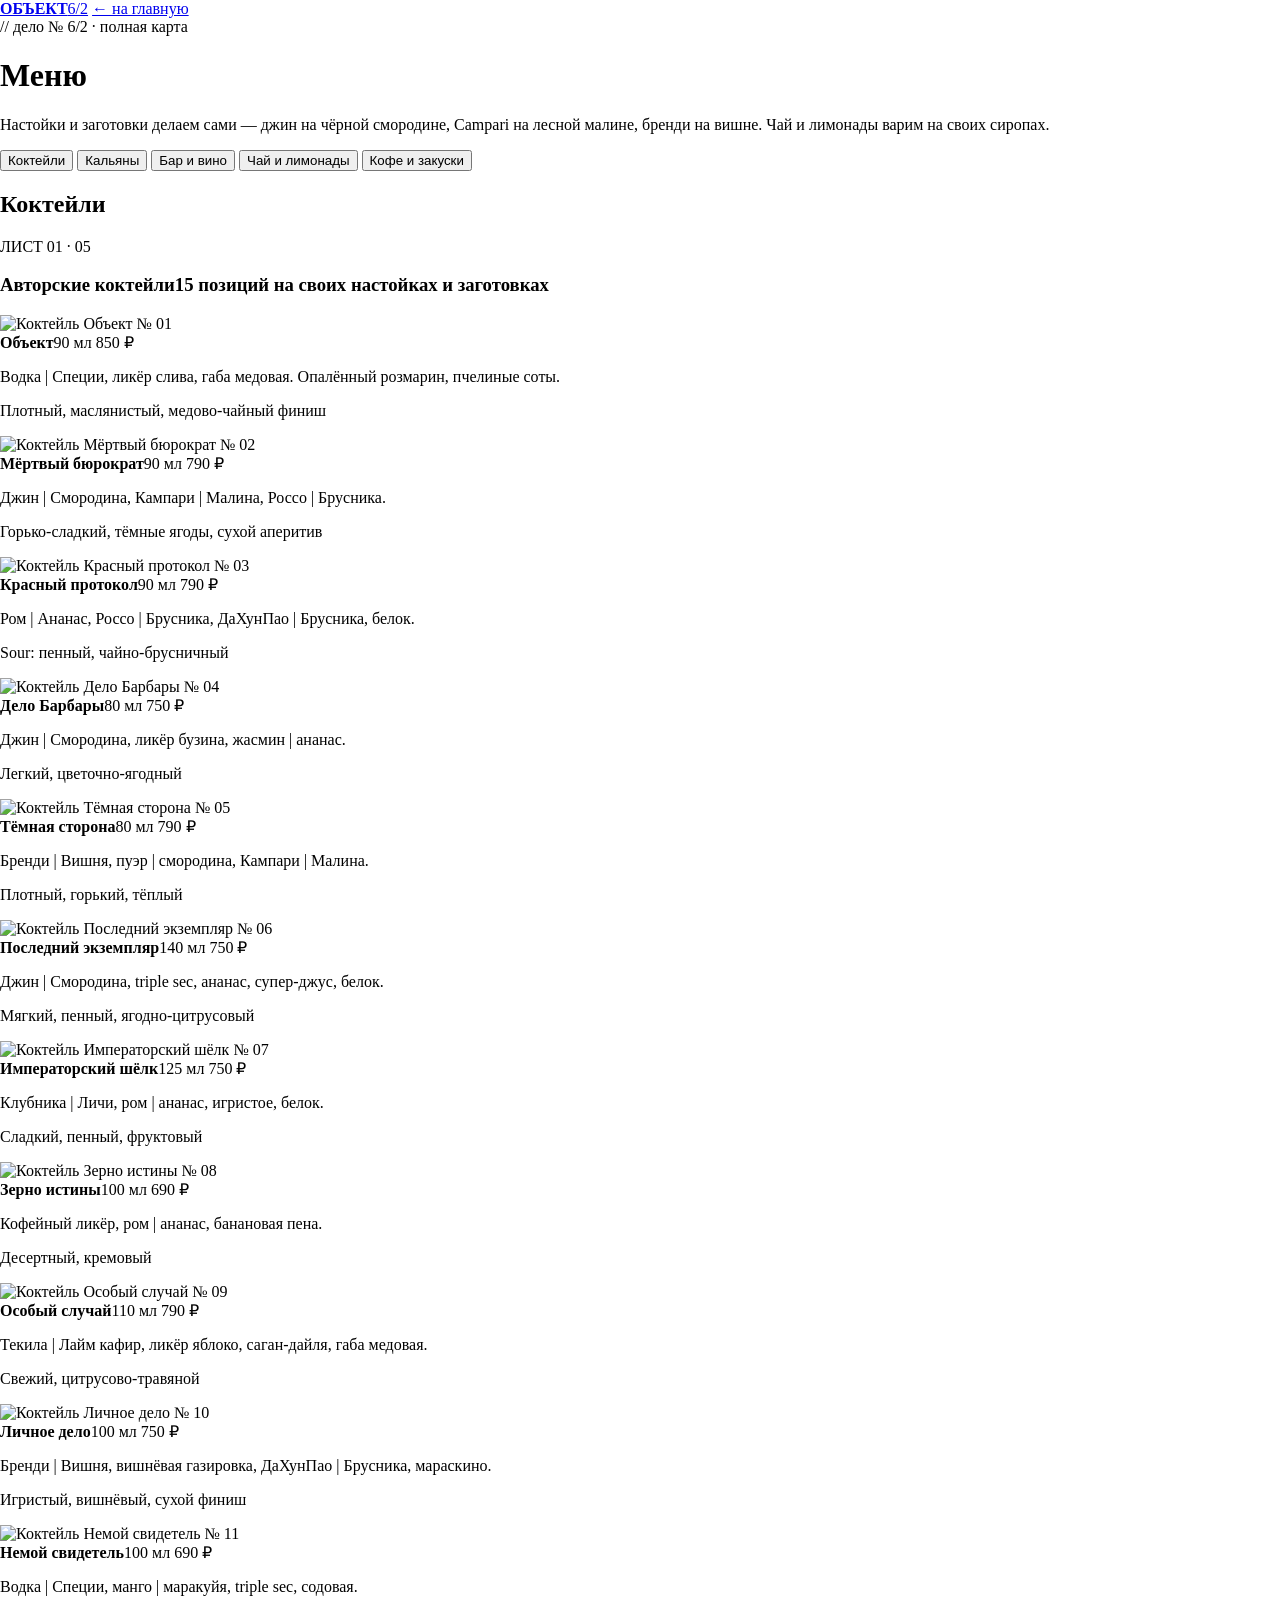
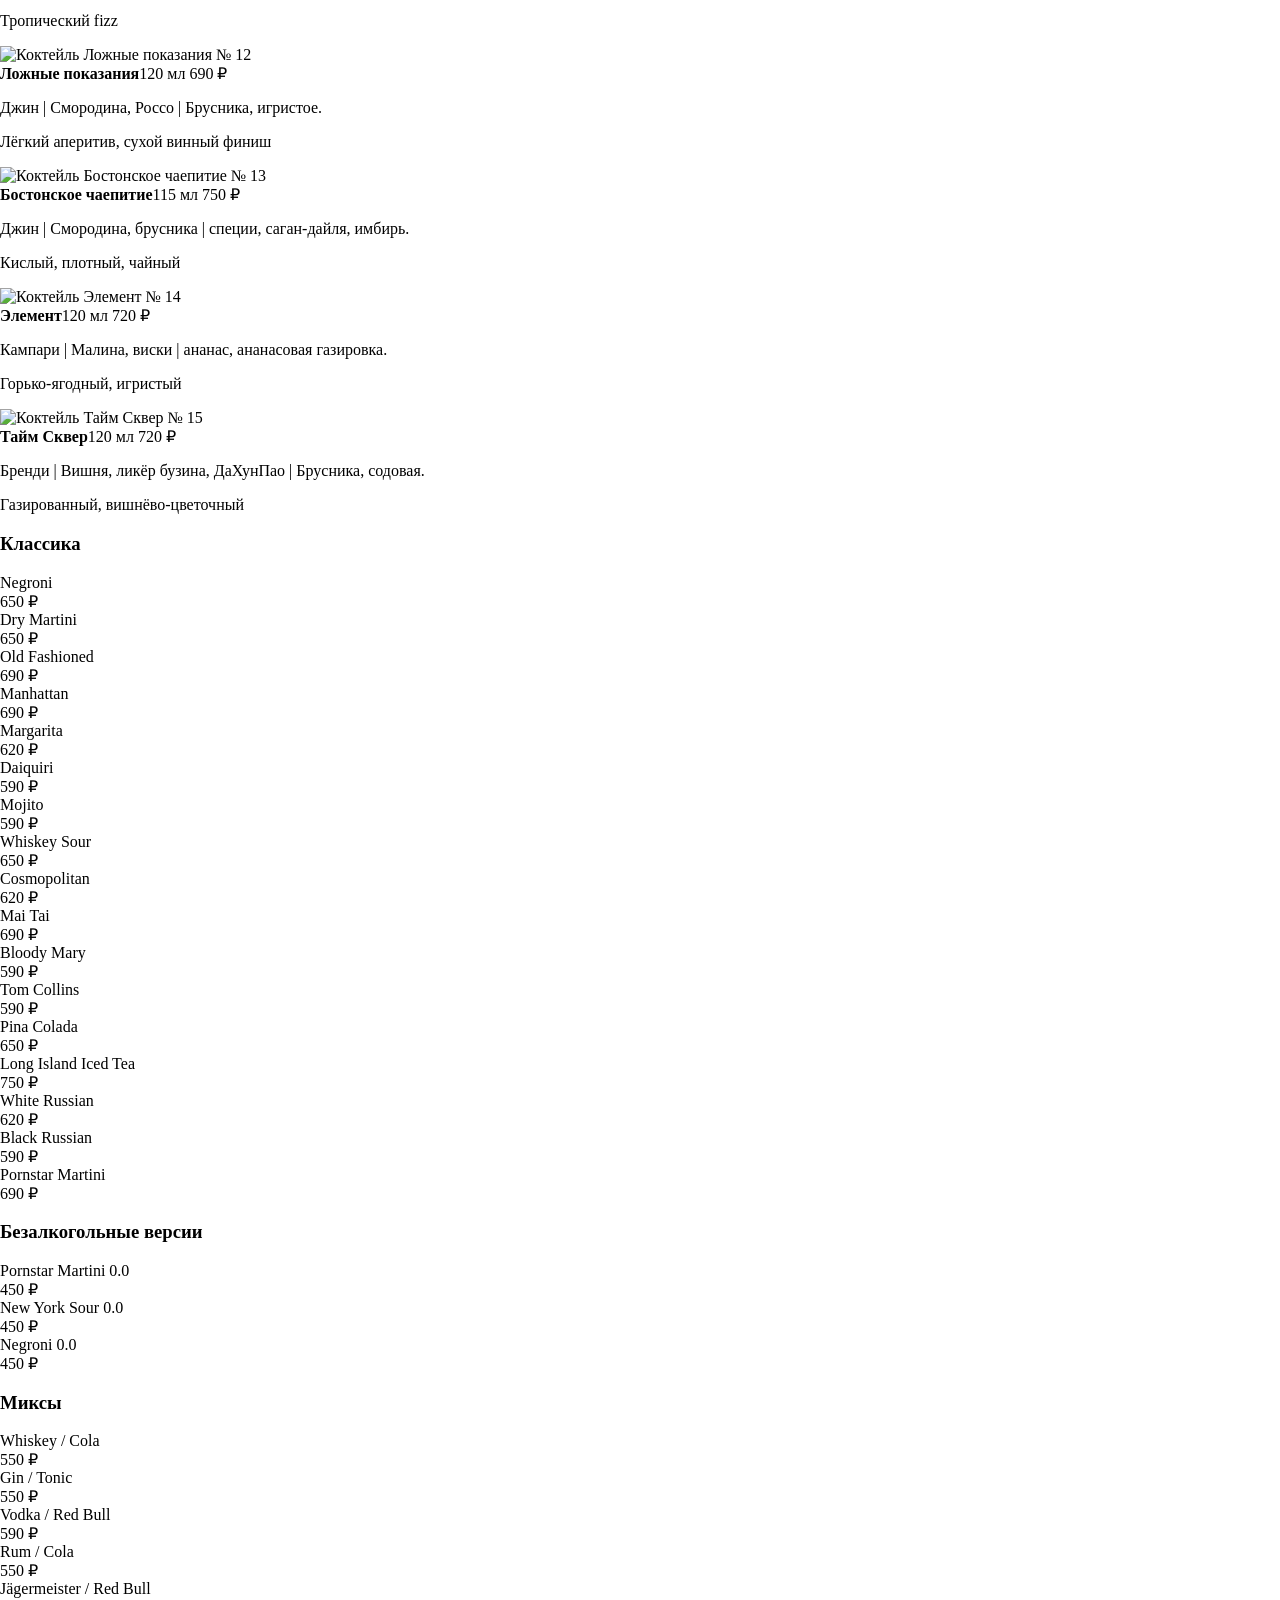
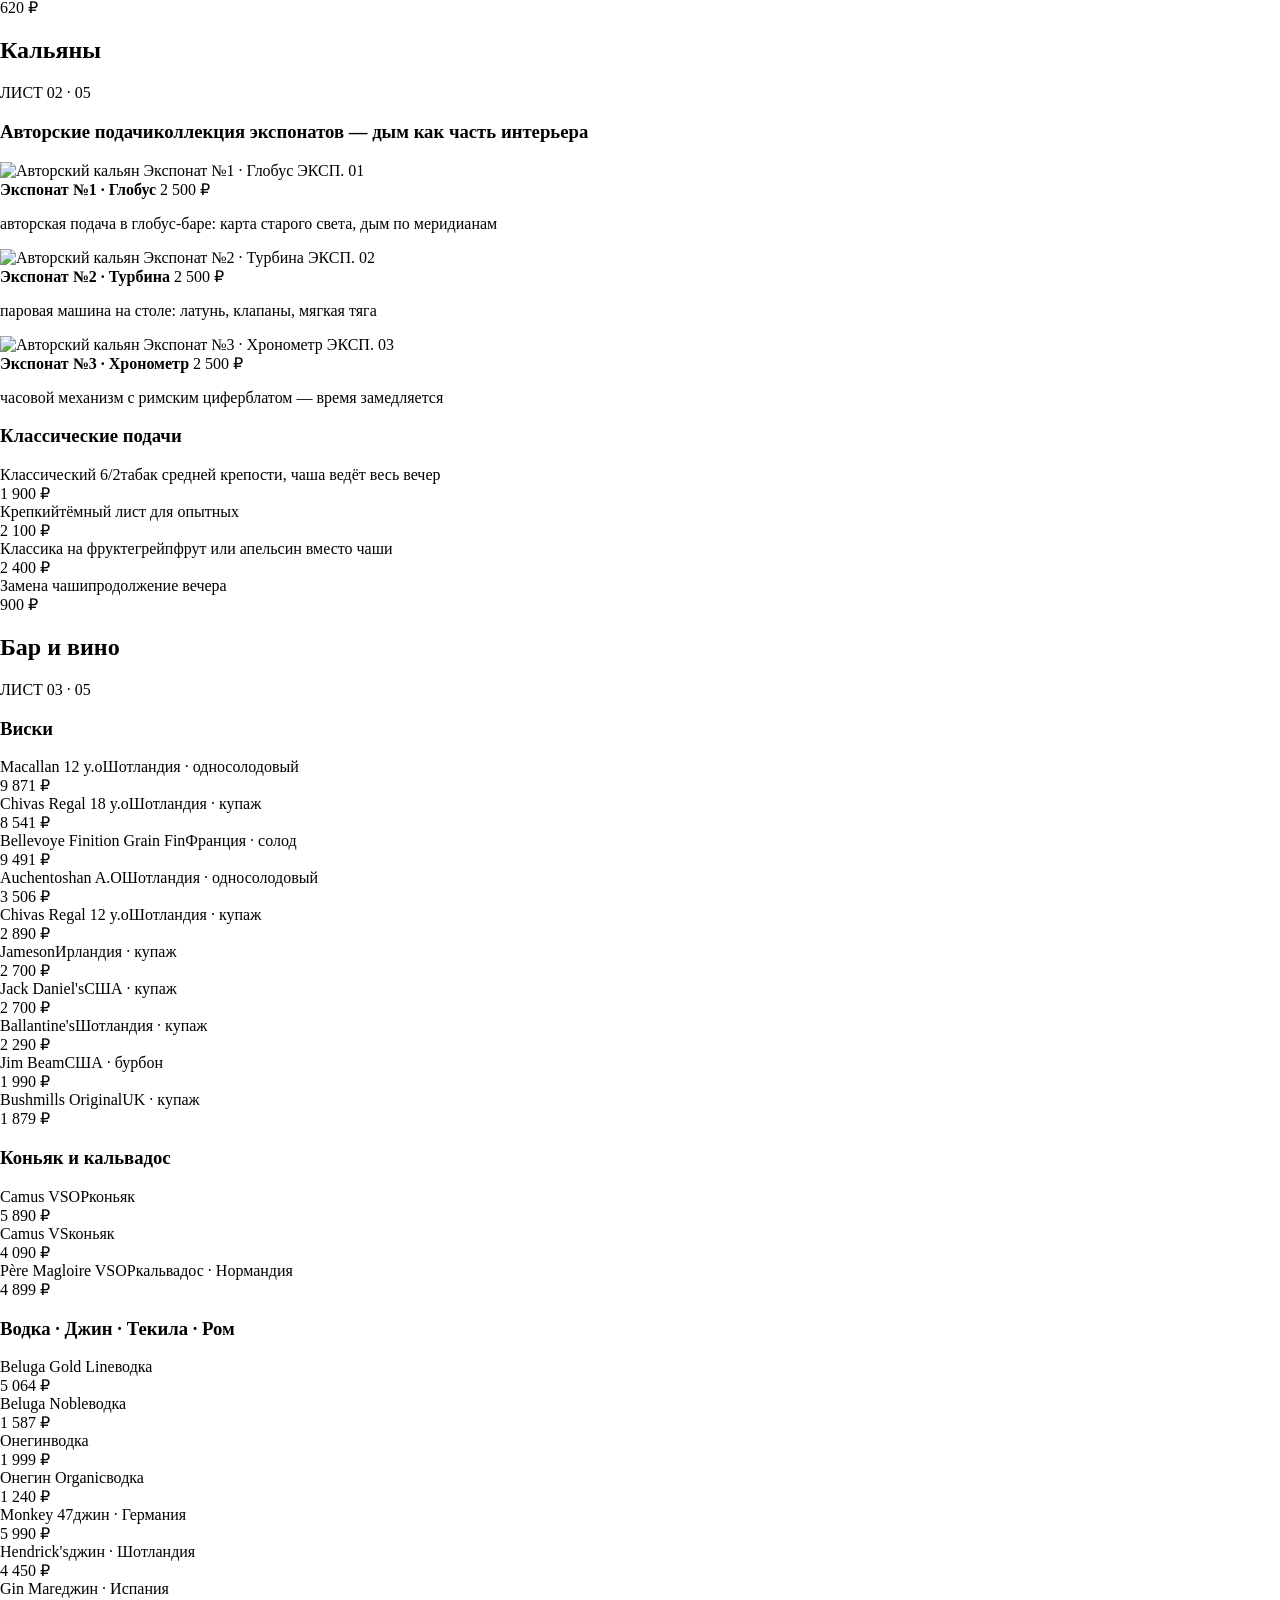
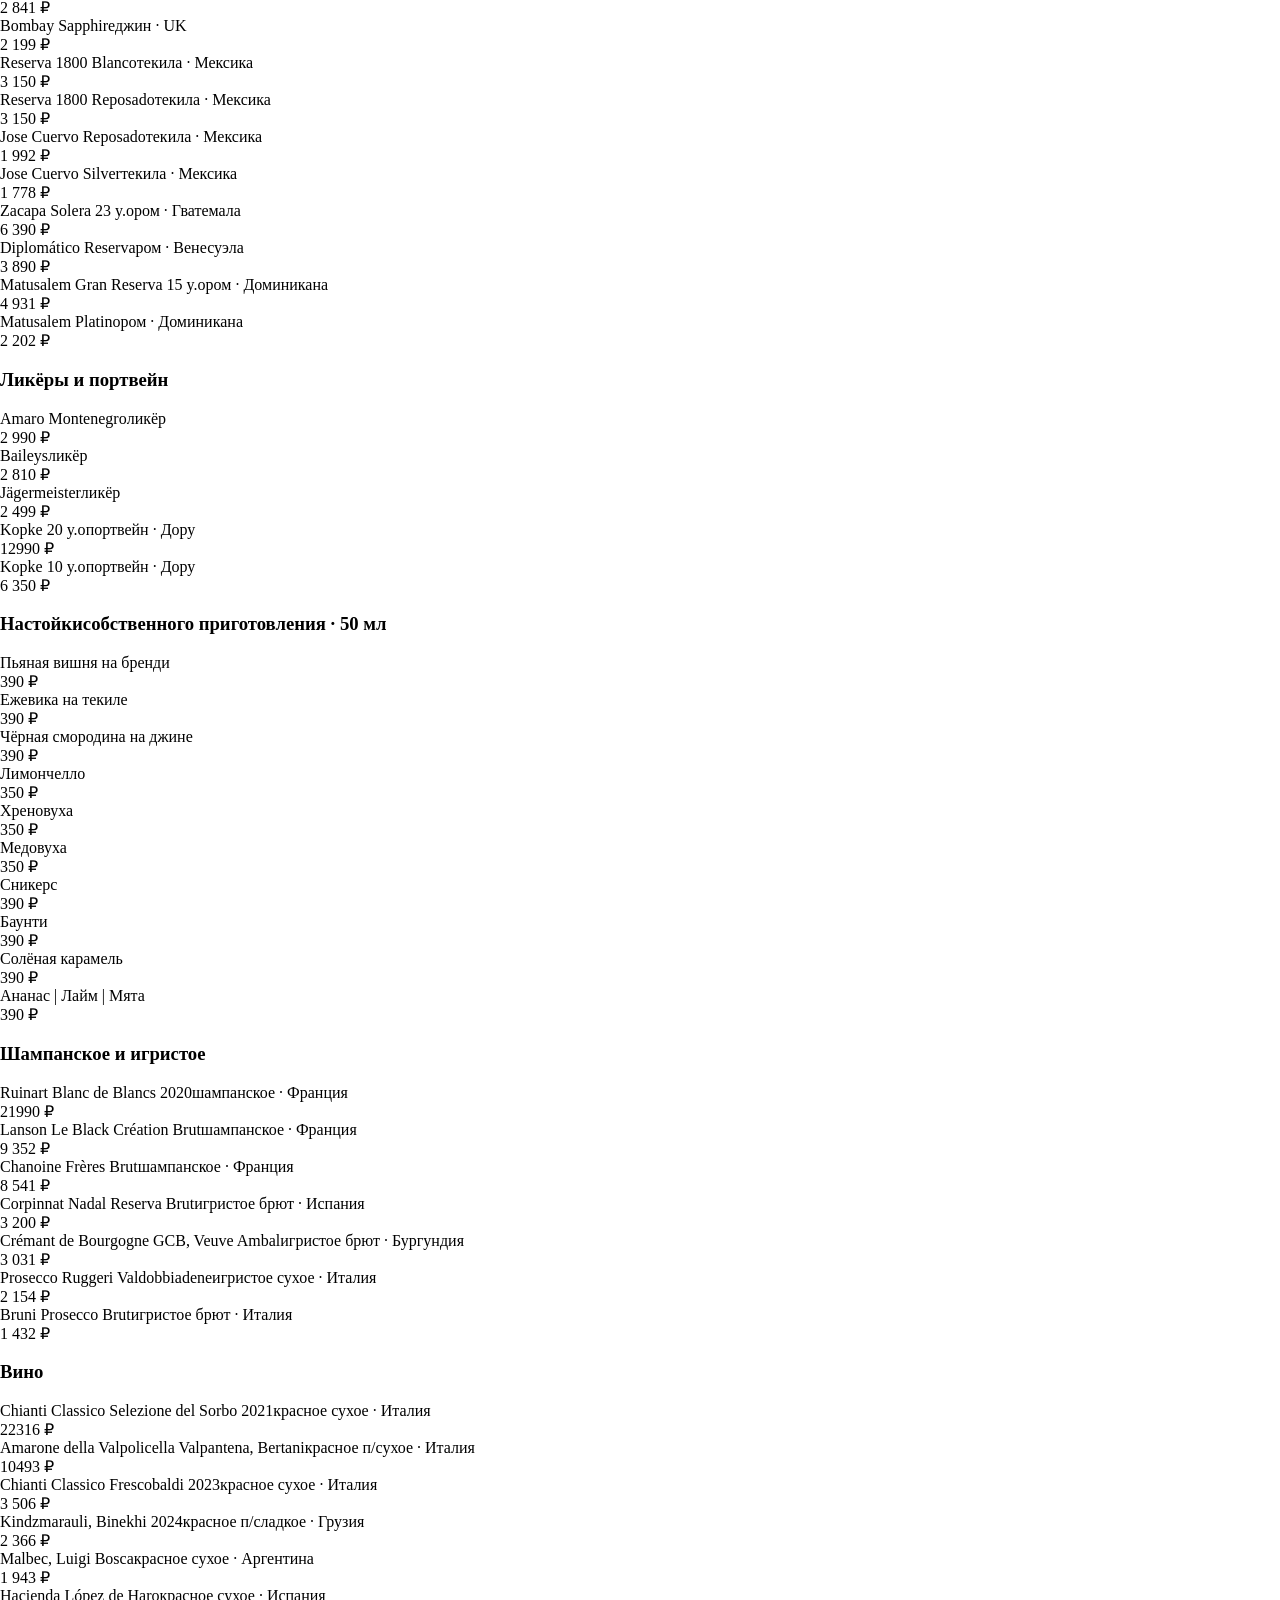
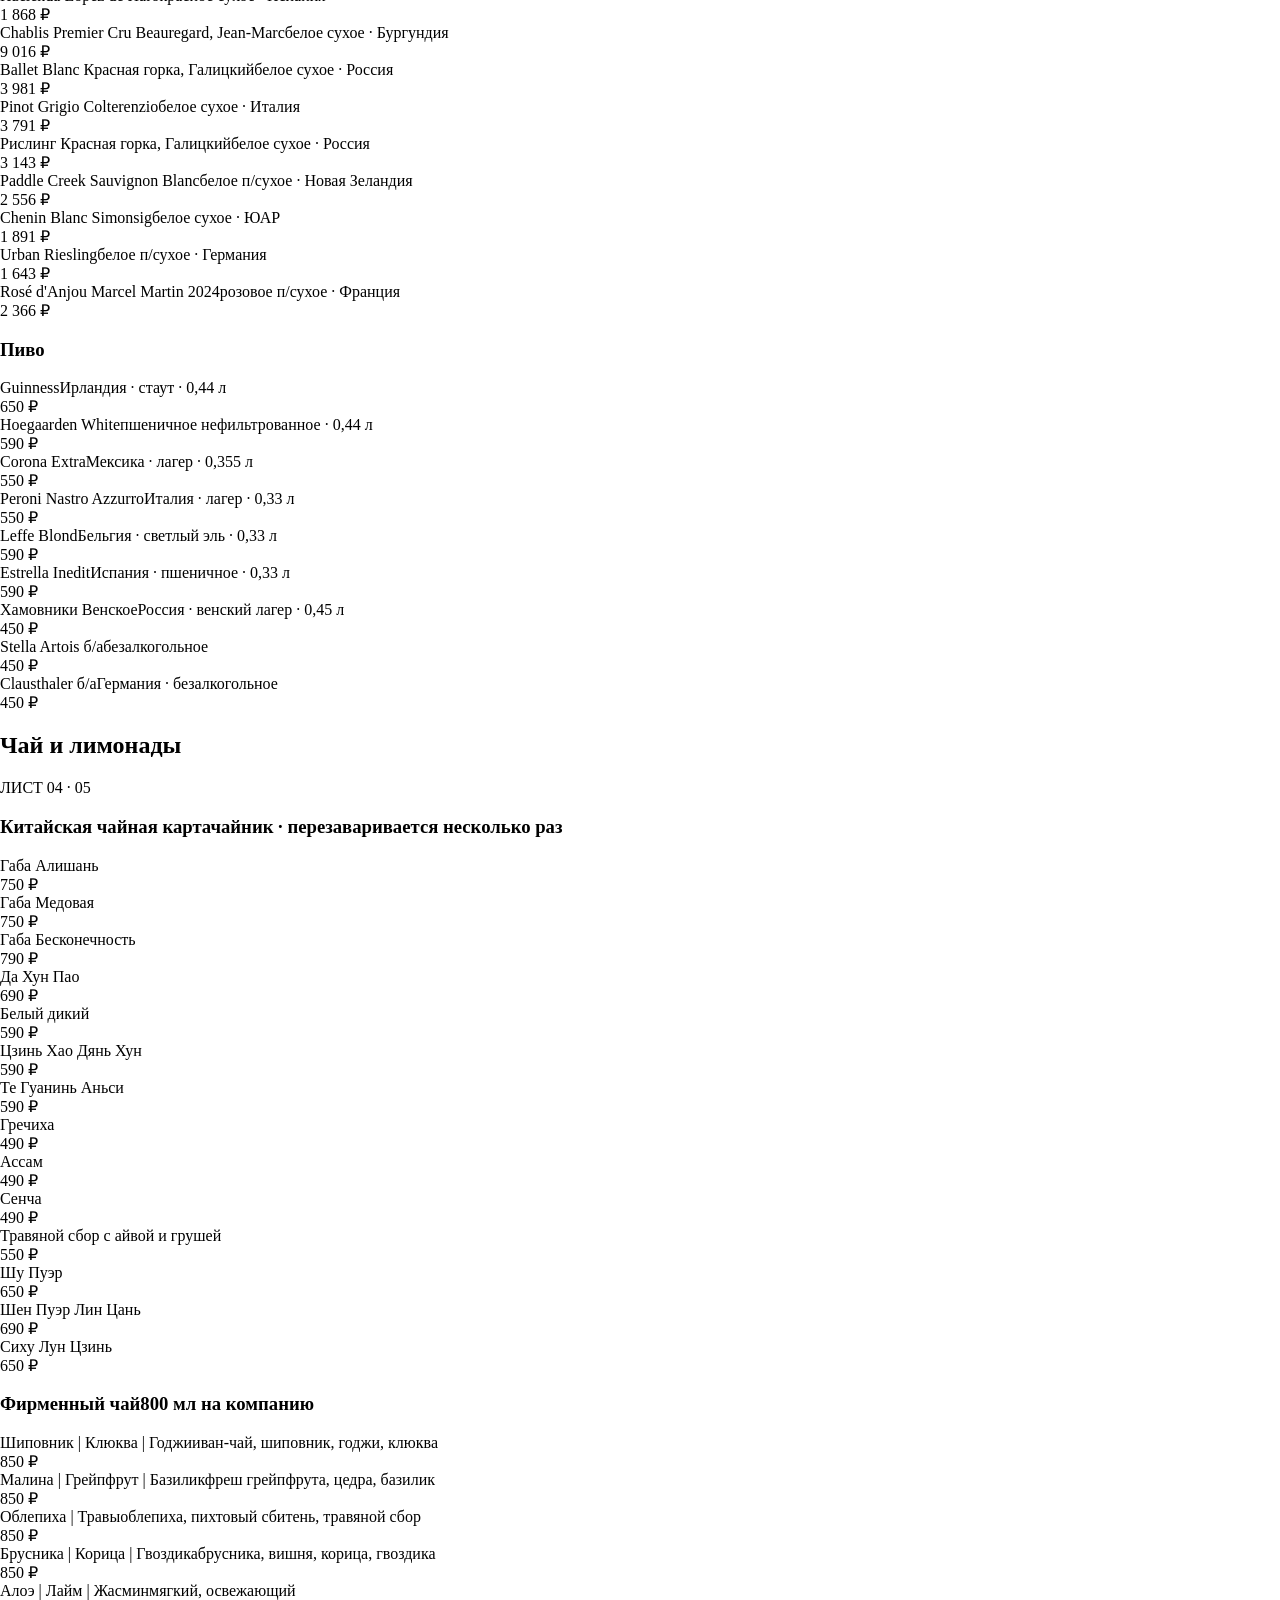
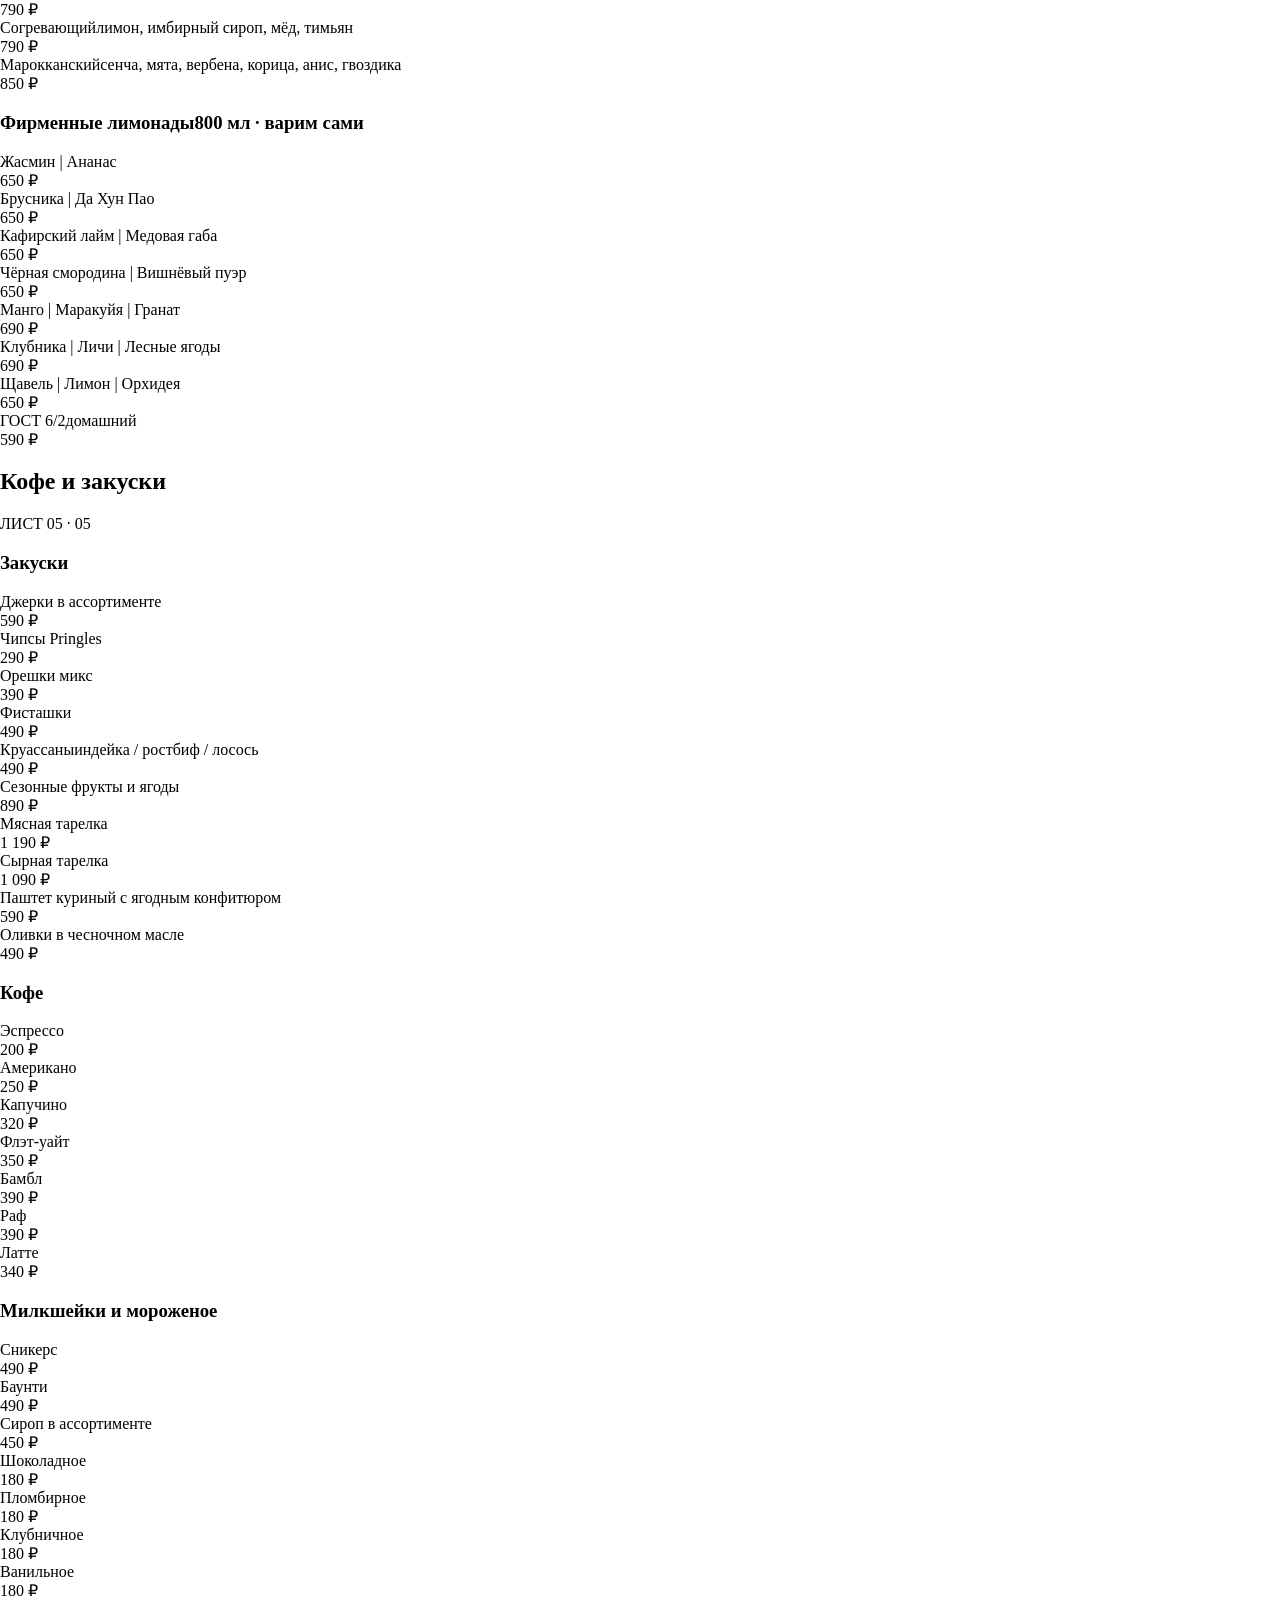
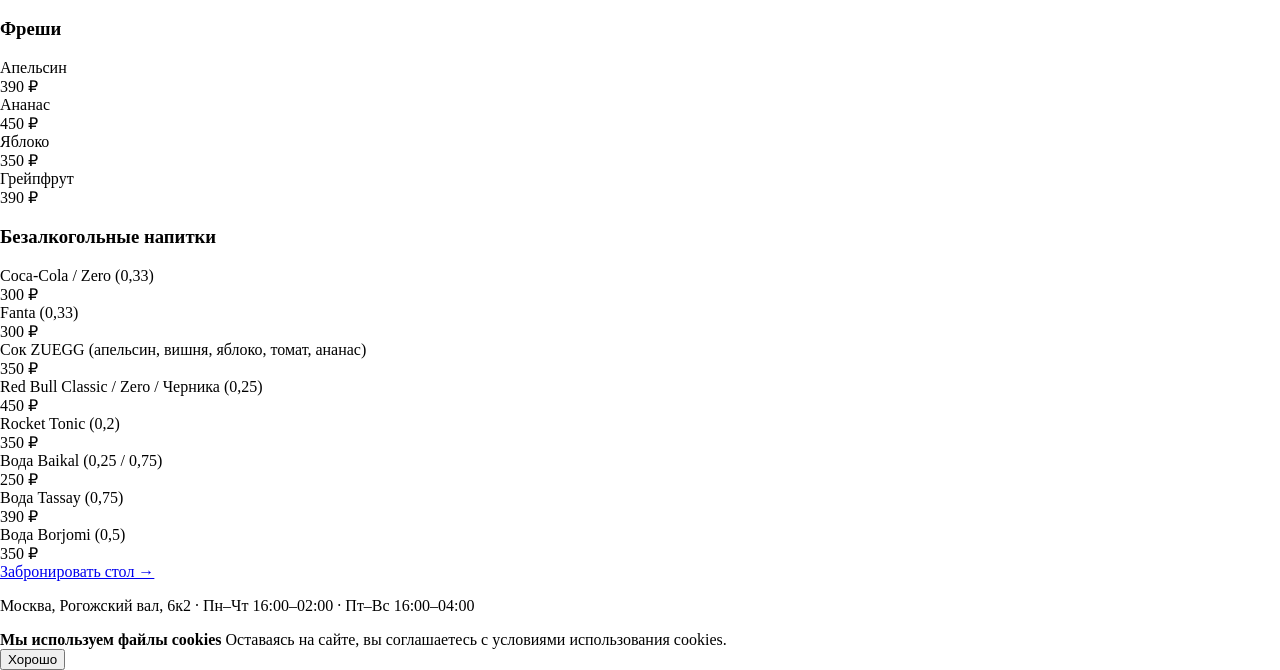
==== menu/index.html @ dcc39141 "Объект 6/2: демо сайта, статическая копия боевой версии" ====
<!DOCTYPE html>
<html lang="ru">
<head>
<meta charset="UTF-8">
<meta name="viewport" content="width=device-width, initial-scale=1">
<title>Меню · ОБЪЕКТ 6/2 - кальянный лаунж на Рогожском валу</title><link rel="icon" href="data:,">
<meta name="description" content="Карта бара объект 6/2: авторские коктейли на своих настойках, авторские кальяны, крепкий бар, вино, китайский чай и фирменные лимонады.">
<title>Меню &#8211; объект 6/2</title>
<meta name='robots' content='max-image-preview:large' />
<style id="wp-img-auto-sizes-contain-inline-css">
img:is([sizes=auto i],[sizes^="auto," i]){contain-intrinsic-size:3000px 1500px}
/*# sourceURL=wp-img-auto-sizes-contain-inline-css */
</style>
<style id="wp-emoji-styles-inline-css">

	img.wp-smiley, img.emoji {
		display: inline !important;
		border: none !important;
		box-shadow: none !important;
		height: 1em !important;
		width: 1em !important;
		margin: 0 0.07em !important;
		vertical-align: -0.1em !important;
		background: none !important;
		padding: 0 !important;
	}
/*# sourceURL=wp-emoji-styles-inline-css */
</style>
<style id="wp-block-library-inline-css">
:root{--wp-block-synced-color:#7a00df;--wp-block-synced-color--rgb:122,0,223;--wp-bound-block-color:var(--wp-block-synced-color);--wp-editor-canvas-background:#ddd;--wp-admin-theme-color:#007cba;--wp-admin-theme-color--rgb:0,124,186;--wp-admin-theme-color-darker-10:#006ba1;--wp-admin-theme-color-darker-10--rgb:0,107,160.5;--wp-admin-theme-color-darker-20:#005a87;--wp-admin-theme-color-darker-20--rgb:0,90,135;--wp-admin-border-width-focus:2px}@media (min-resolution:192dpi){:root{--wp-admin-border-width-focus:1.5px}}.wp-element-button{cursor:pointer}:root .has-very-light-gray-background-color{background-color:#eee}:root .has-very-dark-gray-background-color{background-color:#313131}:root .has-very-light-gray-color{color:#eee}:root .has-very-dark-gray-color{color:#313131}:root .has-vivid-green-cyan-to-vivid-cyan-blue-gradient-background{background:linear-gradient(135deg,#00d084,#0693e3)}:root .has-purple-crush-gradient-background{background:linear-gradient(135deg,#34e2e4,#4721fb 50%,#ab1dfe)}:root .has-hazy-dawn-gradient-background{background:linear-gradient(135deg,#faaca8,#dad0ec)}:root .has-subdued-olive-gradient-background{background:linear-gradient(135deg,#fafae1,#67a671)}:root .has-atomic-cream-gradient-background{background:linear-gradient(135deg,#fdd79a,#004a59)}:root .has-nightshade-gradient-background{background:linear-gradient(135deg,#330968,#31cdcf)}:root .has-midnight-gradient-background{background:linear-gradient(135deg,#020381,#2874fc)}:root{--wp--preset--font-size--normal:16px;--wp--preset--font-size--huge:42px}.has-regular-font-size{font-size:1em}.has-larger-font-size{font-size:2.625em}.has-normal-font-size{font-size:var(--wp--preset--font-size--normal)}.has-huge-font-size{font-size:var(--wp--preset--font-size--huge)}:root .has-text-align-center{text-align:center}:root .has-text-align-left{text-align:left}:root .has-text-align-right{text-align:right}.has-fit-text{white-space:nowrap!important}#end-resizable-editor-section{display:none}.aligncenter{clear:both}.items-justified-left{justify-content:flex-start}.items-justified-center{justify-content:center}.items-justified-right{justify-content:flex-end}.items-justified-space-between{justify-content:space-between}.screen-reader-text{word-wrap:normal!important;border:0;clip-path:inset(50%);height:1px;margin:-1px;overflow:hidden;padding:0;position:absolute;width:1px;word-break:normal!important}.screen-reader-text:focus{background-color:#ddd;clip-path:none;color:#444;display:block;font-size:1em;height:auto;left:5px;line-height:normal;padding:15px 23px 14px;text-decoration:none;top:5px;width:auto;z-index:100000}html :where(.has-border-color){border-style:solid}html :where([style^=border-color],[style*=";border-color"],[style*="; border-color"]){border-style:solid}html :where([style^=border-top-color],[style*=";border-top-color"],[style*="; border-top-color"]){border-top-style:solid}html :where([style^=border-right-color],[style*=";border-right-color"],[style*="; border-right-color"]){border-right-style:solid}html :where([style^=border-bottom-color],[style*=";border-bottom-color"],[style*="; border-bottom-color"]){border-bottom-style:solid}html :where([style^=border-left-color],[style*=";border-left-color"],[style*="; border-left-color"]){border-left-style:solid}html :where([style^=border-width],[style*=";border-width"],[style*="; border-width"]){border-style:solid}html :where([style^=border-top-width],[style*=";border-top-width"],[style*="; border-top-width"]){border-top-style:solid}html :where([style^=border-right-width],[style*=";border-right-width"],[style*="; border-right-width"]){border-right-style:solid}html :where([style^=border-bottom-width],[style*=";border-bottom-width"],[style*="; border-bottom-width"]){border-bottom-style:solid}html :where([style^=border-left-width],[style*=";border-left-width"],[style*="; border-left-width"]){border-left-style:solid}html :where(img[class*=wp-image-]){height:auto;max-width:100%}:where(figure){margin:0 0 1em}html :where(.is-position-sticky){--wp-admin--admin-bar--position-offset:var(--wp-admin--admin-bar--height,0px)}@media screen and (max-width:600px){html :where(.is-position-sticky){--wp-admin--admin-bar--position-offset:0px}}

/*# sourceURL=/wp-includes/css/dist/block-library/common.min.css */
</style>
<style id="classic-theme-styles-inline-css">
/*! This file is auto-generated */
.wp-block-button__link{color:#fff;background-color:#32373c;border-radius:9999px;box-shadow:none;text-decoration:none;padding:calc(.667em + 2px) calc(1.333em + 2px);font-size:1.125em}.wp-block-file__button{background:#32373c;color:#fff;text-decoration:none}
/*# sourceURL=/wp-includes/css/classic-themes.min.css */
</style>

<style id="global-styles-inline-css">
:root{--wp--preset--aspect-ratio--square: 1;--wp--preset--aspect-ratio--4-3: 4/3;--wp--preset--aspect-ratio--3-4: 3/4;--wp--preset--aspect-ratio--3-2: 3/2;--wp--preset--aspect-ratio--2-3: 2/3;--wp--preset--aspect-ratio--16-9: 16/9;--wp--preset--aspect-ratio--9-16: 9/16;--wp--preset--color--black: #000000;--wp--preset--color--cyan-bluish-gray: #abb8c3;--wp--preset--color--white: #ffffff;--wp--preset--color--pale-pink: #f78da7;--wp--preset--color--vivid-red: #cf2e2e;--wp--preset--color--luminous-vivid-orange: #ff6900;--wp--preset--color--luminous-vivid-amber: #fcb900;--wp--preset--color--light-green-cyan: #7bdcb5;--wp--preset--color--vivid-green-cyan: #00d084;--wp--preset--color--pale-cyan-blue: #8ed1fc;--wp--preset--color--vivid-cyan-blue: #0693e3;--wp--preset--color--vivid-purple: #9b51e0;--wp--preset--gradient--vivid-cyan-blue-to-vivid-purple: linear-gradient(135deg,rgb(6,147,227) 0%,rgb(155,81,224) 100%);--wp--preset--gradient--light-green-cyan-to-vivid-green-cyan: linear-gradient(135deg,rgb(122,220,180) 0%,rgb(0,208,130) 100%);--wp--preset--gradient--luminous-vivid-amber-to-luminous-vivid-orange: linear-gradient(135deg,rgb(252,185,0) 0%,rgb(255,105,0) 100%);--wp--preset--gradient--luminous-vivid-orange-to-vivid-red: linear-gradient(135deg,rgb(255,105,0) 0%,rgb(207,46,46) 100%);--wp--preset--gradient--very-light-gray-to-cyan-bluish-gray: linear-gradient(135deg,rgb(238,238,238) 0%,rgb(169,184,195) 100%);--wp--preset--gradient--cool-to-warm-spectrum: linear-gradient(135deg,rgb(74,234,220) 0%,rgb(151,120,209) 20%,rgb(207,42,186) 40%,rgb(238,44,130) 60%,rgb(251,105,98) 80%,rgb(254,248,76) 100%);--wp--preset--gradient--blush-light-purple: linear-gradient(135deg,rgb(255,206,236) 0%,rgb(152,150,240) 100%);--wp--preset--gradient--blush-bordeaux: linear-gradient(135deg,rgb(254,205,165) 0%,rgb(254,45,45) 50%,rgb(107,0,62) 100%);--wp--preset--gradient--luminous-dusk: linear-gradient(135deg,rgb(255,203,112) 0%,rgb(199,81,192) 50%,rgb(65,88,208) 100%);--wp--preset--gradient--pale-ocean: linear-gradient(135deg,rgb(255,245,203) 0%,rgb(182,227,212) 50%,rgb(51,167,181) 100%);--wp--preset--gradient--electric-grass: linear-gradient(135deg,rgb(202,248,128) 0%,rgb(113,206,126) 100%);--wp--preset--gradient--midnight: linear-gradient(135deg,rgb(2,3,129) 0%,rgb(40,116,252) 100%);--wp--preset--font-size--small: 13px;--wp--preset--font-size--medium: 20px;--wp--preset--font-size--large: 36px;--wp--preset--font-size--x-large: 42px;--wp--preset--spacing--20: 0.44rem;--wp--preset--spacing--30: 0.67rem;--wp--preset--spacing--40: 1rem;--wp--preset--spacing--50: 1.5rem;--wp--preset--spacing--60: 2.25rem;--wp--preset--spacing--70: 3.38rem;--wp--preset--spacing--80: 5.06rem;--wp--preset--shadow--natural: 6px 6px 9px rgba(0, 0, 0, 0.2);--wp--preset--shadow--deep: 12px 12px 50px rgba(0, 0, 0, 0.4);--wp--preset--shadow--sharp: 6px 6px 0px rgba(0, 0, 0, 0.2);--wp--preset--shadow--outlined: 6px 6px 0px -3px rgb(255, 255, 255), 6px 6px rgb(0, 0, 0);--wp--preset--shadow--crisp: 6px 6px 0px rgb(0, 0, 0);}.wp-block-button{--wp--preset--dimension--25: 25%;--wp--preset--dimension--50: 50%;--wp--preset--dimension--75: 75%;--wp--preset--dimension--100: 100%;}:where(body) { margin: 0; }:where(.is-layout-flex){gap: 0.5em;}:where(.is-layout-grid){gap: 0.5em;}body .is-layout-flex{display: flex;}.is-layout-flex{flex-wrap: wrap;align-items: center;}.is-layout-flex > :is(*, div){margin: 0;}body .is-layout-grid{display: grid;}.is-layout-grid > :is(*, div){margin: 0;}body{padding-top: 0px;padding-right: 0px;padding-bottom: 0px;padding-left: 0px;}:root :where(.wp-element-button, .wp-block-button__link){background-color: #32373c;border-width: 0;color: #fff;font-family: inherit;font-size: inherit;font-style: inherit;font-weight: inherit;letter-spacing: inherit;line-height: inherit;padding-top: calc(0.667em + 2px);padding-right: calc(1.333em + 2px);padding-bottom: calc(0.667em + 2px);padding-left: calc(1.333em + 2px);text-decoration: none;text-transform: inherit;}.has-black-color{color: var(--wp--preset--color--black) !important;}.has-cyan-bluish-gray-color{color: var(--wp--preset--color--cyan-bluish-gray) !important;}.has-white-color{color: var(--wp--preset--color--white) !important;}.has-pale-pink-color{color: var(--wp--preset--color--pale-pink) !important;}.has-vivid-red-color{color: var(--wp--preset--color--vivid-red) !important;}.has-luminous-vivid-orange-color{color: var(--wp--preset--color--luminous-vivid-orange) !important;}.has-luminous-vivid-amber-color{color: var(--wp--preset--color--luminous-vivid-amber) !important;}.has-light-green-cyan-color{color: var(--wp--preset--color--light-green-cyan) !important;}.has-vivid-green-cyan-color{color: var(--wp--preset--color--vivid-green-cyan) !important;}.has-pale-cyan-blue-color{color: var(--wp--preset--color--pale-cyan-blue) !important;}.has-vivid-cyan-blue-color{color: var(--wp--preset--color--vivid-cyan-blue) !important;}.has-vivid-purple-color{color: var(--wp--preset--color--vivid-purple) !important;}.has-black-background-color{background-color: var(--wp--preset--color--black) !important;}.has-cyan-bluish-gray-background-color{background-color: var(--wp--preset--color--cyan-bluish-gray) !important;}.has-white-background-color{background-color: var(--wp--preset--color--white) !important;}.has-pale-pink-background-color{background-color: var(--wp--preset--color--pale-pink) !important;}.has-vivid-red-background-color{background-color: var(--wp--preset--color--vivid-red) !important;}.has-luminous-vivid-orange-background-color{background-color: var(--wp--preset--color--luminous-vivid-orange) !important;}.has-luminous-vivid-amber-background-color{background-color: var(--wp--preset--color--luminous-vivid-amber) !important;}.has-light-green-cyan-background-color{background-color: var(--wp--preset--color--light-green-cyan) !important;}.has-vivid-green-cyan-background-color{background-color: var(--wp--preset--color--vivid-green-cyan) !important;}.has-pale-cyan-blue-background-color{background-color: var(--wp--preset--color--pale-cyan-blue) !important;}.has-vivid-cyan-blue-background-color{background-color: var(--wp--preset--color--vivid-cyan-blue) !important;}.has-vivid-purple-background-color{background-color: var(--wp--preset--color--vivid-purple) !important;}.has-black-border-color{border-color: var(--wp--preset--color--black) !important;}.has-cyan-bluish-gray-border-color{border-color: var(--wp--preset--color--cyan-bluish-gray) !important;}.has-white-border-color{border-color: var(--wp--preset--color--white) !important;}.has-pale-pink-border-color{border-color: var(--wp--preset--color--pale-pink) !important;}.has-vivid-red-border-color{border-color: var(--wp--preset--color--vivid-red) !important;}.has-luminous-vivid-orange-border-color{border-color: var(--wp--preset--color--luminous-vivid-orange) !important;}.has-luminous-vivid-amber-border-color{border-color: var(--wp--preset--color--luminous-vivid-amber) !important;}.has-light-green-cyan-border-color{border-color: var(--wp--preset--color--light-green-cyan) !important;}.has-vivid-green-cyan-border-color{border-color: var(--wp--preset--color--vivid-green-cyan) !important;}.has-pale-cyan-blue-border-color{border-color: var(--wp--preset--color--pale-cyan-blue) !important;}.has-vivid-cyan-blue-border-color{border-color: var(--wp--preset--color--vivid-cyan-blue) !important;}.has-vivid-purple-border-color{border-color: var(--wp--preset--color--vivid-purple) !important;}.has-vivid-cyan-blue-to-vivid-purple-gradient-background{background: var(--wp--preset--gradient--vivid-cyan-blue-to-vivid-purple) !important;}.has-light-green-cyan-to-vivid-green-cyan-gradient-background{background: var(--wp--preset--gradient--light-green-cyan-to-vivid-green-cyan) !important;}.has-luminous-vivid-amber-to-luminous-vivid-orange-gradient-background{background: var(--wp--preset--gradient--luminous-vivid-amber-to-luminous-vivid-orange) !important;}.has-luminous-vivid-orange-to-vivid-red-gradient-background{background: var(--wp--preset--gradient--luminous-vivid-orange-to-vivid-red) !important;}.has-very-light-gray-to-cyan-bluish-gray-gradient-background{background: var(--wp--preset--gradient--very-light-gray-to-cyan-bluish-gray) !important;}.has-cool-to-warm-spectrum-gradient-background{background: var(--wp--preset--gradient--cool-to-warm-spectrum) !important;}.has-blush-light-purple-gradient-background{background: var(--wp--preset--gradient--blush-light-purple) !important;}.has-blush-bordeaux-gradient-background{background: var(--wp--preset--gradient--blush-bordeaux) !important;}.has-luminous-dusk-gradient-background{background: var(--wp--preset--gradient--luminous-dusk) !important;}.has-pale-ocean-gradient-background{background: var(--wp--preset--gradient--pale-ocean) !important;}.has-electric-grass-gradient-background{background: var(--wp--preset--gradient--electric-grass) !important;}.has-midnight-gradient-background{background: var(--wp--preset--gradient--midnight) !important;}.has-small-font-size{font-size: var(--wp--preset--font-size--small) !important;}.has-medium-font-size{font-size: var(--wp--preset--font-size--medium) !important;}.has-large-font-size{font-size: var(--wp--preset--font-size--large) !important;}.has-x-large-font-size{font-size: var(--wp--preset--font-size--x-large) !important;}
/*# sourceURL=global-styles-inline-css */
</style>

<link rel='stylesheet' id='contact-form-7-css' href='../wp-content/plugins/contact-form-7/includes/css/styles.css%3Fver=6.1.6.css' media='all' />
<link rel='stylesheet' id='o62-theme-css' href='../wp-content/themes/object62/assets/css/theme.css%3Fver=2.0.0.1792773247.css' media='all' />
<link rel='stylesheet' id='o62-menu-css' href='../wp-content/themes/object62/assets/css/menu.css%3Fver=2.0.0.1791584862.css' media='all' />
<link rel="alternate" title="JSON" type="application/json" href="https://rodrigesdmitriy-ux.github.io/o62-demo/wp-json/wp/v2/pages/5" /><meta name="generator" content="WordPress 7.1.4" />
<link rel="canonical" href="index.html" />
<link rel='shortlink' href='https://rodrigesdmitriy-ux.github.io/o62-demo/?p=5' />
<meta name="robots" content="noindex, nofollow">
<script src="https://rodrigesdmitriy-ux.github.io/o62-demo/demo-shim.js"></script>
</head>
<body>
<div class="grain" aria-hidden="true"></div>
<header class="nav">
  <a class="logo" href="../index.html"><b>ОБЪЕКТ</b><span>6/2</span></a>
  <a class="nav-back" href="../index.html">← на главную</a>
</header>
<main class="wrap">
  <div class="m-hero">
    <div class="kicker">// дело № 6/2 · полная карта</div>
    <h1>Меню</h1>
    <p>Настойки и заготовки делаем сами — джин на чёрной смородине, Campari на лесной малине, бренди на вишне. Чай и лимонады варим на своих сиропах.</p>
  </div>

  <div class="mtabs" role="tablist" aria-label="Разделы меню">
        <button class="mtab on" role="tab" id="tb-mt-cocktails" aria-controls="mt-cocktails" aria-selected="true" tabindex="0" data-p="mt-cocktails">Коктейли</button>
        <button class="mtab" role="tab" id="tb-mt-hookah" aria-controls="mt-hookah" aria-selected="false" tabindex="-1" data-p="mt-hookah">Кальяны</button>
        <button class="mtab" role="tab" id="tb-mt-bar" aria-controls="mt-bar" aria-selected="false" tabindex="-1" data-p="mt-bar">Бар и вино</button>
        <button class="mtab" role="tab" id="tb-mt-tea" aria-controls="mt-tea" aria-selected="false" tabindex="-1" data-p="mt-tea">Чай и лимонады</button>
        <button class="mtab" role="tab" id="tb-mt-snacks" aria-controls="mt-snacks" aria-selected="false" tabindex="-1" data-p="mt-snacks">Кофе и закуски</button>
      </div>

    <section class="mpanel on" id="mt-cocktails" role="tabpanel" aria-labelledby="tb-mt-cocktails">
    <div class="mpanel-head"><h2>Коктейли</h2><div class="sheet-no">ЛИСТ 01 · 05</div></div>
            <h3 class="m-sub-head">Авторские коктейли<span class="m-sub-note">15 позиций на своих настойках и заготовках</span></h3>                    <div class="dcards">
                          <figure class="dcard">
                <div class="dcard-ph"><img src="https://rodrigesdmitriy-ux.github.io/o62-demo/menu/dr-obekt.jpg" alt="Коктейль Объект" loading="lazy">                  <span class="dcard-no">№ 01</span></div>
                <figcaption>
                  <div class="dcard-top"><b>Объект</b><span class="m-vol">90 мл</span>
                    <span class="m-dots"></span><span class="m-price">850 ₽</span></div>
                  <p class="dcard-desc">Водка | Специи, ликёр слива, габа медовая. Опалённый розмарин, пчелиные соты.</p>
                  <p class="dcard-profile">Плотный, маслянистый, медово-чайный финиш</p>
                </figcaption>
              </figure>
                          <figure class="dcard">
                <div class="dcard-ph"><img src="https://rodrigesdmitriy-ux.github.io/o62-demo/menu/dr-byurokrat.jpg" alt="Коктейль Мёртвый бюрократ" loading="lazy">                  <span class="dcard-no">№ 02</span></div>
                <figcaption>
                  <div class="dcard-top"><b>Мёртвый бюрократ</b><span class="m-vol">90 мл</span>
                    <span class="m-dots"></span><span class="m-price">790 ₽</span></div>
                  <p class="dcard-desc">Джин | Смородина, Кампари | Малина, Россо | Брусника.</p>
                  <p class="dcard-profile">Горько-сладкий, тёмные ягоды, сухой аперитив</p>
                </figcaption>
              </figure>
                          <figure class="dcard">
                <div class="dcard-ph"><img src="https://rodrigesdmitriy-ux.github.io/o62-demo/menu/dr-protokol.jpg" alt="Коктейль Красный протокол" loading="lazy">                  <span class="dcard-no">№ 03</span></div>
                <figcaption>
                  <div class="dcard-top"><b>Красный протокол</b><span class="m-vol">90 мл</span>
                    <span class="m-dots"></span><span class="m-price">790 ₽</span></div>
                  <p class="dcard-desc">Ром | Ананас, Россо | Брусника, ДаХунПао | Брусника, белок.</p>
                  <p class="dcard-profile">Sour: пенный, чайно-брусничный</p>
                </figcaption>
              </figure>
                          <figure class="dcard">
                <div class="dcard-ph"><img src="https://rodrigesdmitriy-ux.github.io/o62-demo/menu/dr-barbary.jpg" alt="Коктейль Дело Барбары" loading="lazy">                  <span class="dcard-no">№ 04</span></div>
                <figcaption>
                  <div class="dcard-top"><b>Дело Барбары</b><span class="m-vol">80 мл</span>
                    <span class="m-dots"></span><span class="m-price">750 ₽</span></div>
                  <p class="dcard-desc">Джин | Смородина, ликёр бузина, жасмин | ананас.</p>
                  <p class="dcard-profile">Легкий, цветочно-ягодный</p>
                </figcaption>
              </figure>
                          <figure class="dcard">
                <div class="dcard-ph"><img src="https://rodrigesdmitriy-ux.github.io/o62-demo/menu/dr-storona.jpg" alt="Коктейль Тёмная сторона" loading="lazy">                  <span class="dcard-no">№ 05</span></div>
                <figcaption>
                  <div class="dcard-top"><b>Тёмная сторона</b><span class="m-vol">80 мл</span>
                    <span class="m-dots"></span><span class="m-price">790 ₽</span></div>
                  <p class="dcard-desc">Бренди | Вишня, пуэр | смородина, Кампари | Малина.</p>
                  <p class="dcard-profile">Плотный, горький, тёплый</p>
                </figcaption>
              </figure>
                          <figure class="dcard">
                <div class="dcard-ph"><img src="https://rodrigesdmitriy-ux.github.io/o62-demo/menu/dr-ekzemplyar.jpg" alt="Коктейль Последний экземпляр" loading="lazy">                  <span class="dcard-no">№ 06</span></div>
                <figcaption>
                  <div class="dcard-top"><b>Последний экземпляр</b><span class="m-vol">140 мл</span>
                    <span class="m-dots"></span><span class="m-price">750 ₽</span></div>
                  <p class="dcard-desc">Джин | Смородина, triple sec, ананас, супер-джус, белок.</p>
                  <p class="dcard-profile">Мягкий, пенный, ягодно-цитрусовый</p>
                </figcaption>
              </figure>
                          <figure class="dcard">
                <div class="dcard-ph"><img src="https://rodrigesdmitriy-ux.github.io/o62-demo/menu/dr-shelk.jpg" alt="Коктейль Императорский шёлк" loading="lazy">                  <span class="dcard-no">№ 07</span></div>
                <figcaption>
                  <div class="dcard-top"><b>Императорский шёлк</b><span class="m-vol">125 мл</span>
                    <span class="m-dots"></span><span class="m-price">750 ₽</span></div>
                  <p class="dcard-desc">Клубника | Личи, ром | ананас, игристое, белок.</p>
                  <p class="dcard-profile">Сладкий, пенный, фруктовый</p>
                </figcaption>
              </figure>
                          <figure class="dcard">
                <div class="dcard-ph"><img src="https://rodrigesdmitriy-ux.github.io/o62-demo/menu/dr-zerno.jpg" alt="Коктейль Зерно истины" loading="lazy">                  <span class="dcard-no">№ 08</span></div>
                <figcaption>
                  <div class="dcard-top"><b>Зерно истины</b><span class="m-vol">100 мл</span>
                    <span class="m-dots"></span><span class="m-price">690 ₽</span></div>
                  <p class="dcard-desc">Кофейный ликёр, ром | ананас, банановая пена.</p>
                  <p class="dcard-profile">Десертный, кремовый</p>
                </figcaption>
              </figure>
                          <figure class="dcard">
                <div class="dcard-ph"><img src="https://rodrigesdmitriy-ux.github.io/o62-demo/menu/dr-sluchay.jpg" alt="Коктейль Особый случай" loading="lazy">                  <span class="dcard-no">№ 09</span></div>
                <figcaption>
                  <div class="dcard-top"><b>Особый случай</b><span class="m-vol">110 мл</span>
                    <span class="m-dots"></span><span class="m-price">790 ₽</span></div>
                  <p class="dcard-desc">Текила | Лайм кафир, ликёр яблоко, саган-дайля, габа медовая.</p>
                  <p class="dcard-profile">Свежий, цитрусово-травяной</p>
                </figcaption>
              </figure>
                          <figure class="dcard">
                <div class="dcard-ph"><img src="https://rodrigesdmitriy-ux.github.io/o62-demo/menu/dr-delo.jpg" alt="Коктейль Личное дело" loading="lazy">                  <span class="dcard-no">№ 10</span></div>
                <figcaption>
                  <div class="dcard-top"><b>Личное дело</b><span class="m-vol">100 мл</span>
                    <span class="m-dots"></span><span class="m-price">750 ₽</span></div>
                  <p class="dcard-desc">Бренди | Вишня, вишнёвая газировка, ДаХунПао | Брусника, мараскино.</p>
                  <p class="dcard-profile">Игристый, вишнёвый, сухой финиш</p>
                </figcaption>
              </figure>
                          <figure class="dcard">
                <div class="dcard-ph"><img src="https://rodrigesdmitriy-ux.github.io/o62-demo/menu/dr-svidetel.jpg" alt="Коктейль Немой свидетель" loading="lazy">                  <span class="dcard-no">№ 11</span></div>
                <figcaption>
                  <div class="dcard-top"><b>Немой свидетель</b><span class="m-vol">100 мл</span>
                    <span class="m-dots"></span><span class="m-price">690 ₽</span></div>
                  <p class="dcard-desc">Водка | Специи, манго | маракуйя, triple sec, содовая.</p>
                  <p class="dcard-profile">Тропический fizz</p>
                </figcaption>
              </figure>
                          <figure class="dcard">
                <div class="dcard-ph"><img src="https://rodrigesdmitriy-ux.github.io/o62-demo/menu/dr-pokazaniya.jpg" alt="Коктейль Ложные показания" loading="lazy">                  <span class="dcard-no">№ 12</span></div>
                <figcaption>
                  <div class="dcard-top"><b>Ложные показания</b><span class="m-vol">120 мл</span>
                    <span class="m-dots"></span><span class="m-price">690 ₽</span></div>
                  <p class="dcard-desc">Джин | Смородина, Россо | Брусника, игристое.</p>
                  <p class="dcard-profile">Лёгкий аперитив, сухой винный финиш</p>
                </figcaption>
              </figure>
                          <figure class="dcard">
                <div class="dcard-ph"><img src="https://rodrigesdmitriy-ux.github.io/o62-demo/menu/dr-boston.jpg" alt="Коктейль Бостонское чаепитие" loading="lazy">                  <span class="dcard-no">№ 13</span></div>
                <figcaption>
                  <div class="dcard-top"><b>Бостонское чаепитие</b><span class="m-vol">115 мл</span>
                    <span class="m-dots"></span><span class="m-price">750 ₽</span></div>
                  <p class="dcard-desc">Джин | Смородина, брусника | специи, саган-дайля, имбирь.</p>
                  <p class="dcard-profile">Кислый, плотный, чайный</p>
                </figcaption>
              </figure>
                          <figure class="dcard">
                <div class="dcard-ph"><img src="https://rodrigesdmitriy-ux.github.io/o62-demo/menu/dr-element.jpg" alt="Коктейль Элемент" loading="lazy">                  <span class="dcard-no">№ 14</span></div>
                <figcaption>
                  <div class="dcard-top"><b>Элемент</b><span class="m-vol">120 мл</span>
                    <span class="m-dots"></span><span class="m-price">720 ₽</span></div>
                  <p class="dcard-desc">Кампари | Малина, виски | ананас, ананасовая газировка.</p>
                  <p class="dcard-profile">Горько-ягодный, игристый</p>
                </figcaption>
              </figure>
                          <figure class="dcard">
                <div class="dcard-ph"><img src="https://rodrigesdmitriy-ux.github.io/o62-demo/menu/dr-skver.jpg" alt="Коктейль Тайм Сквер" loading="lazy">                  <span class="dcard-no">№ 15</span></div>
                <figcaption>
                  <div class="dcard-top"><b>Тайм Сквер</b><span class="m-vol">120 мл</span>
                    <span class="m-dots"></span><span class="m-price">720 ₽</span></div>
                  <p class="dcard-desc">Бренди | Вишня, ликёр бузина, ДаХунПао | Брусника, содовая.</p>
                  <p class="dcard-profile">Газированный, вишнёво-цветочный</p>
                </figcaption>
              </figure>
                        </div>
            <div class="m-cols"><div>        <h3 class="m-sub-head">Классика</h3>                                <div class="m-row"><div class="m-name">Negroni</div><span class="m-dots"></span><span class="m-price">650 ₽</span></div>
                        <div class="m-row"><div class="m-name">Dry Martini</div><span class="m-dots"></span><span class="m-price">650 ₽</span></div>
                        <div class="m-row"><div class="m-name">Old Fashioned</div><span class="m-dots"></span><span class="m-price">690 ₽</span></div>
                        <div class="m-row"><div class="m-name">Manhattan</div><span class="m-dots"></span><span class="m-price">690 ₽</span></div>
                        <div class="m-row"><div class="m-name">Margarita</div><span class="m-dots"></span><span class="m-price">620 ₽</span></div>
                        <div class="m-row"><div class="m-name">Daiquiri</div><span class="m-dots"></span><span class="m-price">590 ₽</span></div>
                        <div class="m-row"><div class="m-name">Mojito</div><span class="m-dots"></span><span class="m-price">590 ₽</span></div>
                        <div class="m-row"><div class="m-name">Whiskey Sour</div><span class="m-dots"></span><span class="m-price">650 ₽</span></div>
                        <div class="m-row"><div class="m-name">Cosmopolitan</div><span class="m-dots"></span><span class="m-price">620 ₽</span></div>
                        <div class="m-row"><div class="m-name">Mai Tai</div><span class="m-dots"></span><span class="m-price">690 ₽</span></div>
                        <div class="m-row"><div class="m-name">Bloody Mary</div><span class="m-dots"></span><span class="m-price">590 ₽</span></div>
                        <div class="m-row"><div class="m-name">Tom Collins</div><span class="m-dots"></span><span class="m-price">590 ₽</span></div>
                        <div class="m-row"><div class="m-name">Pina Colada</div><span class="m-dots"></span><span class="m-price">650 ₽</span></div>
                        <div class="m-row"><div class="m-name">Long Island Iced Tea</div><span class="m-dots"></span><span class="m-price">750 ₽</span></div>
                        <div class="m-row"><div class="m-name">White Russian</div><span class="m-dots"></span><span class="m-price">620 ₽</span></div>
                        <div class="m-row"><div class="m-name">Black Russian</div><span class="m-dots"></span><span class="m-price">590 ₽</span></div>
                        <div class="m-row"><div class="m-name">Pornstar Martini</div><span class="m-dots"></span><span class="m-price">690 ₽</span></div>
                        </div><div>        <h3 class="m-sub-head">Безалкогольные версии</h3>                                <div class="m-row"><div class="m-name">Pornstar Martini 0.0</div><span class="m-dots"></span><span class="m-price">450 ₽</span></div>
                        <div class="m-row"><div class="m-name">New York Sour 0.0</div><span class="m-dots"></span><span class="m-price">450 ₽</span></div>
                        <div class="m-row"><div class="m-name">Negroni 0.0</div><span class="m-dots"></span><span class="m-price">450 ₽</span></div>
                                <h3 class="m-sub-head">Миксы</h3>                                <div class="m-row"><div class="m-name">Whiskey / Cola</div><span class="m-dots"></span><span class="m-price">550 ₽</span></div>
                        <div class="m-row"><div class="m-name">Gin / Tonic</div><span class="m-dots"></span><span class="m-price">550 ₽</span></div>
                        <div class="m-row"><div class="m-name">Vodka / Red Bull</div><span class="m-dots"></span><span class="m-price">590 ₽</span></div>
                        <div class="m-row"><div class="m-name">Rum / Cola</div><span class="m-dots"></span><span class="m-price">550 ₽</span></div>
                        <div class="m-row"><div class="m-name">Jägermeister / Red Bull</div><span class="m-dots"></span><span class="m-price">620 ₽</span></div>
                            </div></div>  </section>
    <section class="mpanel" id="mt-hookah" role="tabpanel" aria-labelledby="tb-mt-hookah">
    <div class="mpanel-head"><h2>Кальяны</h2><div class="sheet-no">ЛИСТ 02 · 05</div></div>
            <h3 class="m-sub-head">Авторские подачи<span class="m-sub-note">коллекция экспонатов — дым как часть интерьера</span></h3>                    <div class="dcards dcards-3">
                          <figure class="dcard">
                <div class="dcard-ph"><img src="https://rodrigesdmitriy-ux.github.io/o62-demo/menu/hk-globus.jpg" alt="Авторский кальян Экспонат №1 · Глобус" loading="lazy">                  <span class="dcard-no">ЭКСП. 01</span></div>
                <figcaption>
                  <div class="dcard-top"><b>Экспонат №1 · Глобус</b><span class="m-vol"></span>
                    <span class="m-dots"></span><span class="m-price">2 500 ₽</span></div>
                  <p class="dcard-desc">авторская подача в глобус-баре: карта старого света, дым по меридианам</p>
                  <p class="dcard-profile"></p>
                </figcaption>
              </figure>
                          <figure class="dcard">
                <div class="dcard-ph"><img src="https://rodrigesdmitriy-ux.github.io/o62-demo/menu/hk-turbina.jpg" alt="Авторский кальян Экспонат №2 · Турбина" loading="lazy">                  <span class="dcard-no">ЭКСП. 02</span></div>
                <figcaption>
                  <div class="dcard-top"><b>Экспонат №2 · Турбина</b><span class="m-vol"></span>
                    <span class="m-dots"></span><span class="m-price">2 500 ₽</span></div>
                  <p class="dcard-desc">паровая машина на столе: латунь, клапаны, мягкая тяга</p>
                  <p class="dcard-profile"></p>
                </figcaption>
              </figure>
                          <figure class="dcard">
                <div class="dcard-ph"><img src="https://rodrigesdmitriy-ux.github.io/o62-demo/menu/hk-khronometr.jpg" alt="Авторский кальян Экспонат №3 · Хронометр" loading="lazy">                  <span class="dcard-no">ЭКСП. 03</span></div>
                <figcaption>
                  <div class="dcard-top"><b>Экспонат №3 · Хронометр</b><span class="m-vol"></span>
                    <span class="m-dots"></span><span class="m-price">2 500 ₽</span></div>
                  <p class="dcard-desc">часовой механизм с римским циферблатом — время замедляется</p>
                  <p class="dcard-profile"></p>
                </figcaption>
              </figure>
                        </div>
                    <h3 class="m-sub-head">Классические подачи</h3>                                <div class="m-row"><div class="m-name">Классический 6/2<span class="m-sub">табак средней крепости, чаша ведёт весь вечер</span></div><span class="m-dots"></span><span class="m-price">1 900 ₽</span></div>
                        <div class="m-row"><div class="m-name">Крепкий<span class="m-sub">тёмный лист для опытных</span></div><span class="m-dots"></span><span class="m-price">2 100 ₽</span></div>
                        <div class="m-row"><div class="m-name">Классика на фрукте<span class="m-sub">грейпфрут или апельсин вместо чаши</span></div><span class="m-dots"></span><span class="m-price">2 400 ₽</span></div>
                        <div class="m-row"><div class="m-name">Замена чаши<span class="m-sub">продолжение вечера</span></div><span class="m-dots"></span><span class="m-price">900 ₽</span></div>
                              </section>
    <section class="mpanel" id="mt-bar" role="tabpanel" aria-labelledby="tb-mt-bar">
    <div class="mpanel-head"><h2>Бар и вино</h2><div class="sheet-no">ЛИСТ 03 · 05</div></div>
    <div class="m-cols"><div>        <h3 class="m-sub-head">Виски</h3>                                <div class="m-row"><div class="m-name">Macallan 12 y.o<span class="m-sub">Шотландия · односолодовый</span></div><span class="m-dots"></span><span class="m-price">9 871 ₽</span></div>
                        <div class="m-row"><div class="m-name">Chivas Regal 18 y.o<span class="m-sub">Шотландия · купаж</span></div><span class="m-dots"></span><span class="m-price">8 541 ₽</span></div>
                        <div class="m-row"><div class="m-name">Bellevoye Finition Grain Fin<span class="m-sub">Франция · солод</span></div><span class="m-dots"></span><span class="m-price">9 491 ₽</span></div>
                        <div class="m-row"><div class="m-name">Auchentoshan A.O<span class="m-sub">Шотландия · односолодовый</span></div><span class="m-dots"></span><span class="m-price">3 506 ₽</span></div>
                        <div class="m-row"><div class="m-name">Chivas Regal 12 y.o<span class="m-sub">Шотландия · купаж</span></div><span class="m-dots"></span><span class="m-price">2 890 ₽</span></div>
                        <div class="m-row"><div class="m-name">Jameson<span class="m-sub">Ирландия · купаж</span></div><span class="m-dots"></span><span class="m-price">2 700 ₽</span></div>
                        <div class="m-row"><div class="m-name">Jack Daniel&#039;s<span class="m-sub">США · купаж</span></div><span class="m-dots"></span><span class="m-price">2 700 ₽</span></div>
                        <div class="m-row"><div class="m-name">Ballantine&#039;s<span class="m-sub">Шотландия · купаж</span></div><span class="m-dots"></span><span class="m-price">2 290 ₽</span></div>
                        <div class="m-row"><div class="m-name">Jim Beam<span class="m-sub">США · бурбон</span></div><span class="m-dots"></span><span class="m-price">1 990 ₽</span></div>
                        <div class="m-row"><div class="m-name">Bushmills Original<span class="m-sub">UK · купаж</span></div><span class="m-dots"></span><span class="m-price">1 879 ₽</span></div>
                                <h3 class="m-sub-head">Коньяк и кальвадос</h3>                                <div class="m-row"><div class="m-name">Camus VSOP<span class="m-sub">коньяк</span></div><span class="m-dots"></span><span class="m-price">5 890 ₽</span></div>
                        <div class="m-row"><div class="m-name">Camus VS<span class="m-sub">коньяк</span></div><span class="m-dots"></span><span class="m-price">4 090 ₽</span></div>
                        <div class="m-row"><div class="m-name">Père Magloire VSOP<span class="m-sub">кальвадос · Нормандия</span></div><span class="m-dots"></span><span class="m-price">4 899 ₽</span></div>
                                <h3 class="m-sub-head">Водка · Джин · Текила · Ром</h3>                                <div class="m-row"><div class="m-name">Beluga Gold Line<span class="m-sub">водка</span></div><span class="m-dots"></span><span class="m-price">5 064 ₽</span></div>
                        <div class="m-row"><div class="m-name">Beluga Noble<span class="m-sub">водка</span></div><span class="m-dots"></span><span class="m-price">1 587 ₽</span></div>
                        <div class="m-row"><div class="m-name">Онегин<span class="m-sub">водка</span></div><span class="m-dots"></span><span class="m-price">1 999 ₽</span></div>
                        <div class="m-row"><div class="m-name">Онегин Organic<span class="m-sub">водка</span></div><span class="m-dots"></span><span class="m-price">1 240 ₽</span></div>
                        <div class="m-row"><div class="m-name">Monkey 47<span class="m-sub">джин · Германия</span></div><span class="m-dots"></span><span class="m-price">5 990 ₽</span></div>
                        <div class="m-row"><div class="m-name">Hendrick&#039;s<span class="m-sub">джин · Шотландия</span></div><span class="m-dots"></span><span class="m-price">4 450 ₽</span></div>
                        <div class="m-row"><div class="m-name">Gin Mare<span class="m-sub">джин · Испания</span></div><span class="m-dots"></span><span class="m-price">2 841 ₽</span></div>
                        <div class="m-row"><div class="m-name">Bombay Sapphire<span class="m-sub">джин · UK</span></div><span class="m-dots"></span><span class="m-price">2 199 ₽</span></div>
                        <div class="m-row"><div class="m-name">Reserva 1800 Blanco<span class="m-sub">текила · Мексика</span></div><span class="m-dots"></span><span class="m-price">3 150 ₽</span></div>
                        <div class="m-row"><div class="m-name">Reserva 1800 Reposado<span class="m-sub">текила · Мексика</span></div><span class="m-dots"></span><span class="m-price">3 150 ₽</span></div>
                        <div class="m-row"><div class="m-name">Jose Cuervo Reposado<span class="m-sub">текила · Мексика</span></div><span class="m-dots"></span><span class="m-price">1 992 ₽</span></div>
                        <div class="m-row"><div class="m-name">Jose Cuervo Silver<span class="m-sub">текила · Мексика</span></div><span class="m-dots"></span><span class="m-price">1 778 ₽</span></div>
                        <div class="m-row"><div class="m-name">Zacapa Solera 23 y.o<span class="m-sub">ром · Гватемала</span></div><span class="m-dots"></span><span class="m-price">6 390 ₽</span></div>
                        <div class="m-row"><div class="m-name">Diplomático Reserva<span class="m-sub">ром · Венесуэла</span></div><span class="m-dots"></span><span class="m-price">3 890 ₽</span></div>
                        <div class="m-row"><div class="m-name">Matusalem Gran Reserva 15 y.o<span class="m-sub">ром · Доминикана</span></div><span class="m-dots"></span><span class="m-price">4 931 ₽</span></div>
                        <div class="m-row"><div class="m-name">Matusalem Platino<span class="m-sub">ром · Доминикана</span></div><span class="m-dots"></span><span class="m-price">2 202 ₽</span></div>
                                <h3 class="m-sub-head">Ликёры и портвейн</h3>                                <div class="m-row"><div class="m-name">Amaro Montenegro<span class="m-sub">ликёр</span></div><span class="m-dots"></span><span class="m-price">2 990 ₽</span></div>
                        <div class="m-row"><div class="m-name">Baileys<span class="m-sub">ликёр</span></div><span class="m-dots"></span><span class="m-price">2 810 ₽</span></div>
                        <div class="m-row"><div class="m-name">Jägermeister<span class="m-sub">ликёр</span></div><span class="m-dots"></span><span class="m-price">2 499 ₽</span></div>
                        <div class="m-row"><div class="m-name">Kopke 20 y.o<span class="m-sub">портвейн · Дору</span></div><span class="m-dots"></span><span class="m-price">12990 ₽</span></div>
                        <div class="m-row"><div class="m-name">Kopke 10 y.o<span class="m-sub">портвейн · Дору</span></div><span class="m-dots"></span><span class="m-price">6 350 ₽</span></div>
                        </div><div>        <h3 class="m-sub-head">Настойки<span class="m-sub-note">собственного приготовления · 50 мл</span></h3>                                <div class="m-row"><div class="m-name">Пьяная вишня на бренди</div><span class="m-dots"></span><span class="m-price">390 ₽</span></div>
                        <div class="m-row"><div class="m-name">Ежевика на текиле</div><span class="m-dots"></span><span class="m-price">390 ₽</span></div>
                        <div class="m-row"><div class="m-name">Чёрная смородина на джине</div><span class="m-dots"></span><span class="m-price">390 ₽</span></div>
                        <div class="m-row"><div class="m-name">Лимончелло</div><span class="m-dots"></span><span class="m-price">350 ₽</span></div>
                        <div class="m-row"><div class="m-name">Хреновуха</div><span class="m-dots"></span><span class="m-price">350 ₽</span></div>
                        <div class="m-row"><div class="m-name">Медовуха</div><span class="m-dots"></span><span class="m-price">350 ₽</span></div>
                        <div class="m-row"><div class="m-name">Сникерс</div><span class="m-dots"></span><span class="m-price">390 ₽</span></div>
                        <div class="m-row"><div class="m-name">Баунти</div><span class="m-dots"></span><span class="m-price">390 ₽</span></div>
                        <div class="m-row"><div class="m-name">Солёная карамель</div><span class="m-dots"></span><span class="m-price">390 ₽</span></div>
                        <div class="m-row"><div class="m-name">Ананас | Лайм | Мята</div><span class="m-dots"></span><span class="m-price">390 ₽</span></div>
                                <h3 class="m-sub-head">Шампанское и игристое</h3>                                <div class="m-row"><div class="m-name">Ruinart Blanc de Blancs 2020<span class="m-sub">шампанское · Франция</span></div><span class="m-dots"></span><span class="m-price">21990 ₽</span></div>
                        <div class="m-row"><div class="m-name">Lanson Le Black Création Brut<span class="m-sub">шампанское · Франция</span></div><span class="m-dots"></span><span class="m-price">9 352 ₽</span></div>
                        <div class="m-row"><div class="m-name">Chanoine Frères Brut<span class="m-sub">шампанское · Франция</span></div><span class="m-dots"></span><span class="m-price">8 541 ₽</span></div>
                        <div class="m-row"><div class="m-name">Corpinnat Nadal Reserva Brut<span class="m-sub">игристое брют · Испания</span></div><span class="m-dots"></span><span class="m-price">3 200 ₽</span></div>
                        <div class="m-row"><div class="m-name">Crémant de Bourgogne GCB, Veuve Ambal<span class="m-sub">игристое брют · Бургундия</span></div><span class="m-dots"></span><span class="m-price">3 031 ₽</span></div>
                        <div class="m-row"><div class="m-name">Prosecco Ruggeri Valdobbiadene<span class="m-sub">игристое сухое · Италия</span></div><span class="m-dots"></span><span class="m-price">2 154 ₽</span></div>
                        <div class="m-row"><div class="m-name">Bruni Prosecco Brut<span class="m-sub">игристое брют · Италия</span></div><span class="m-dots"></span><span class="m-price">1 432 ₽</span></div>
                                <h3 class="m-sub-head">Вино</h3>                                <div class="m-row"><div class="m-name">Chianti Classico Selezione del Sorbo 2021<span class="m-sub">красное сухое · Италия</span></div><span class="m-dots"></span><span class="m-price">22316 ₽</span></div>
                        <div class="m-row"><div class="m-name">Amarone della Valpolicella Valpantena, Bertani<span class="m-sub">красное п/сухое · Италия</span></div><span class="m-dots"></span><span class="m-price">10493 ₽</span></div>
                        <div class="m-row"><div class="m-name">Chianti Classico Frescobaldi 2023<span class="m-sub">красное сухое · Италия</span></div><span class="m-dots"></span><span class="m-price">3 506 ₽</span></div>
                        <div class="m-row"><div class="m-name">Kindzmarauli, Binekhi 2024<span class="m-sub">красное п/сладкое · Грузия</span></div><span class="m-dots"></span><span class="m-price">2 366 ₽</span></div>
                        <div class="m-row"><div class="m-name">Malbec, Luigi Bosca<span class="m-sub">красное сухое · Аргентина</span></div><span class="m-dots"></span><span class="m-price">1 943 ₽</span></div>
                        <div class="m-row"><div class="m-name">Hacienda López de Haro<span class="m-sub">красное сухое · Испания</span></div><span class="m-dots"></span><span class="m-price">1 868 ₽</span></div>
                        <div class="m-row"><div class="m-name">Chablis Premier Cru Beauregard, Jean-Marc<span class="m-sub">белое сухое · Бургундия</span></div><span class="m-dots"></span><span class="m-price">9 016 ₽</span></div>
                        <div class="m-row"><div class="m-name">Ballet Blanc Красная горка, Галицкий<span class="m-sub">белое сухое · Россия</span></div><span class="m-dots"></span><span class="m-price">3 981 ₽</span></div>
                        <div class="m-row"><div class="m-name">Pinot Grigio Colterenzio<span class="m-sub">белое сухое · Италия</span></div><span class="m-dots"></span><span class="m-price">3 791 ₽</span></div>
                        <div class="m-row"><div class="m-name">Рислинг Красная горка, Галицкий<span class="m-sub">белое сухое · Россия</span></div><span class="m-dots"></span><span class="m-price">3 143 ₽</span></div>
                        <div class="m-row"><div class="m-name">Paddle Creek Sauvignon Blanc<span class="m-sub">белое п/сухое · Новая Зеландия</span></div><span class="m-dots"></span><span class="m-price">2 556 ₽</span></div>
                        <div class="m-row"><div class="m-name">Chenin Blanc Simonsig<span class="m-sub">белое сухое · ЮАР</span></div><span class="m-dots"></span><span class="m-price">1 891 ₽</span></div>
                        <div class="m-row"><div class="m-name">Urban Riesling<span class="m-sub">белое п/сухое · Германия</span></div><span class="m-dots"></span><span class="m-price">1 643 ₽</span></div>
                        <div class="m-row"><div class="m-name">Rosé d&#039;Anjou Marcel Martin 2024<span class="m-sub">розовое п/сухое · Франция</span></div><span class="m-dots"></span><span class="m-price">2 366 ₽</span></div>
                                <h3 class="m-sub-head">Пиво</h3>                                <div class="m-row"><div class="m-name">Guinness<span class="m-sub">Ирландия · стаут · 0,44 л</span></div><span class="m-dots"></span><span class="m-price">650 ₽</span></div>
                        <div class="m-row"><div class="m-name">Hoegaarden White<span class="m-sub">пшеничное нефильтрованное · 0,44 л</span></div><span class="m-dots"></span><span class="m-price">590 ₽</span></div>
                        <div class="m-row"><div class="m-name">Corona Extra<span class="m-sub">Мексика · лагер · 0,355 л</span></div><span class="m-dots"></span><span class="m-price">550 ₽</span></div>
                        <div class="m-row"><div class="m-name">Peroni Nastro Azzurro<span class="m-sub">Италия · лагер · 0,33 л</span></div><span class="m-dots"></span><span class="m-price">550 ₽</span></div>
                        <div class="m-row"><div class="m-name">Leffe Blond<span class="m-sub">Бельгия · светлый эль · 0,33 л</span></div><span class="m-dots"></span><span class="m-price">590 ₽</span></div>
                        <div class="m-row"><div class="m-name">Estrella Inedit<span class="m-sub">Испания · пшеничное · 0,33 л</span></div><span class="m-dots"></span><span class="m-price">590 ₽</span></div>
                        <div class="m-row"><div class="m-name">Хамовники Венское<span class="m-sub">Россия · венский лагер · 0,45 л</span></div><span class="m-dots"></span><span class="m-price">450 ₽</span></div>
                        <div class="m-row"><div class="m-name">Stella Artois б/а<span class="m-sub">безалкогольное</span></div><span class="m-dots"></span><span class="m-price">450 ₽</span></div>
                        <div class="m-row"><div class="m-name">Clausthaler б/а<span class="m-sub">Германия · безалкогольное</span></div><span class="m-dots"></span><span class="m-price">450 ₽</span></div>
                            </div></div>  </section>
    <section class="mpanel" id="mt-tea" role="tabpanel" aria-labelledby="tb-mt-tea">
    <div class="mpanel-head"><h2>Чай и лимонады</h2><div class="sheet-no">ЛИСТ 04 · 05</div></div>
    <div class="m-cols"><div>        <h3 class="m-sub-head">Китайская чайная карта<span class="m-sub-note">чайник · перезаваривается несколько раз</span></h3>                                <div class="m-row"><div class="m-name">Габа Алишань</div><span class="m-dots"></span><span class="m-price">750 ₽</span></div>
                        <div class="m-row"><div class="m-name">Габа Медовая</div><span class="m-dots"></span><span class="m-price">750 ₽</span></div>
                        <div class="m-row"><div class="m-name">Габа Бесконечность</div><span class="m-dots"></span><span class="m-price">790 ₽</span></div>
                        <div class="m-row"><div class="m-name">Да Хун Пао</div><span class="m-dots"></span><span class="m-price">690 ₽</span></div>
                        <div class="m-row"><div class="m-name">Белый дикий</div><span class="m-dots"></span><span class="m-price">590 ₽</span></div>
                        <div class="m-row"><div class="m-name">Цзинь Хао Дянь Хун</div><span class="m-dots"></span><span class="m-price">590 ₽</span></div>
                        <div class="m-row"><div class="m-name">Те Гуанинь Аньси</div><span class="m-dots"></span><span class="m-price">590 ₽</span></div>
                        <div class="m-row"><div class="m-name">Гречиха</div><span class="m-dots"></span><span class="m-price">490 ₽</span></div>
                        <div class="m-row"><div class="m-name">Ассам</div><span class="m-dots"></span><span class="m-price">490 ₽</span></div>
                        <div class="m-row"><div class="m-name">Сенча</div><span class="m-dots"></span><span class="m-price">490 ₽</span></div>
                        <div class="m-row"><div class="m-name">Травяной сбор с айвой и грушей</div><span class="m-dots"></span><span class="m-price">550 ₽</span></div>
                        <div class="m-row"><div class="m-name">Шу Пуэр</div><span class="m-dots"></span><span class="m-price">650 ₽</span></div>
                        <div class="m-row"><div class="m-name">Шен Пуэр Лин Цань</div><span class="m-dots"></span><span class="m-price">690 ₽</span></div>
                        <div class="m-row"><div class="m-name">Сиху Лун Цзинь</div><span class="m-dots"></span><span class="m-price">650 ₽</span></div>
                        </div><div>        <h3 class="m-sub-head">Фирменный чай<span class="m-sub-note">800 мл на компанию</span></h3>                                <div class="m-row"><div class="m-name">Шиповник | Клюква | Годжи<span class="m-sub">иван-чай, шиповник, годжи, клюква</span></div><span class="m-dots"></span><span class="m-price">850 ₽</span></div>
                        <div class="m-row"><div class="m-name">Малина | Грейпфрут | Базилик<span class="m-sub">фреш грейпфрута, цедра, базилик</span></div><span class="m-dots"></span><span class="m-price">850 ₽</span></div>
                        <div class="m-row"><div class="m-name">Облепиха | Травы<span class="m-sub">облепиха, пихтовый сбитень, травяной сбор</span></div><span class="m-dots"></span><span class="m-price">850 ₽</span></div>
                        <div class="m-row"><div class="m-name">Брусника | Корица | Гвоздика<span class="m-sub">брусника, вишня, корица, гвоздика</span></div><span class="m-dots"></span><span class="m-price">850 ₽</span></div>
                        <div class="m-row"><div class="m-name">Алоэ | Лайм | Жасмин<span class="m-sub">мягкий, освежающий</span></div><span class="m-dots"></span><span class="m-price">790 ₽</span></div>
                        <div class="m-row"><div class="m-name">Согревающий<span class="m-sub">лимон, имбирный сироп, мёд, тимьян</span></div><span class="m-dots"></span><span class="m-price">790 ₽</span></div>
                        <div class="m-row"><div class="m-name">Марокканский<span class="m-sub">сенча, мята, вербена, корица, анис, гвоздика</span></div><span class="m-dots"></span><span class="m-price">850 ₽</span></div>
                                <h3 class="m-sub-head">Фирменные лимонады<span class="m-sub-note">800 мл · варим сами</span></h3>                                <div class="m-row"><div class="m-name">Жасмин | Ананас</div><span class="m-dots"></span><span class="m-price">650 ₽</span></div>
                        <div class="m-row"><div class="m-name">Брусника | Да Хун Пао</div><span class="m-dots"></span><span class="m-price">650 ₽</span></div>
                        <div class="m-row"><div class="m-name">Кафирский лайм | Медовая габа</div><span class="m-dots"></span><span class="m-price">650 ₽</span></div>
                        <div class="m-row"><div class="m-name">Чёрная смородина | Вишнёвый пуэр</div><span class="m-dots"></span><span class="m-price">650 ₽</span></div>
                        <div class="m-row"><div class="m-name">Манго | Маракуйя | Гранат</div><span class="m-dots"></span><span class="m-price">690 ₽</span></div>
                        <div class="m-row"><div class="m-name">Клубника | Личи | Лесные ягоды</div><span class="m-dots"></span><span class="m-price">690 ₽</span></div>
                        <div class="m-row"><div class="m-name">Щавель | Лимон | Орхидея</div><span class="m-dots"></span><span class="m-price">650 ₽</span></div>
                        <div class="m-row"><div class="m-name">ГОСТ 6/2<span class="m-sub">домашний</span></div><span class="m-dots"></span><span class="m-price">590 ₽</span></div>
                            </div></div>  </section>
    <section class="mpanel" id="mt-snacks" role="tabpanel" aria-labelledby="tb-mt-snacks">
    <div class="mpanel-head"><h2>Кофе и закуски</h2><div class="sheet-no">ЛИСТ 05 · 05</div></div>
    <div class="m-cols"><div>        <h3 class="m-sub-head">Закуски</h3>                                <div class="m-row"><div class="m-name">Джерки в ассортименте</div><span class="m-dots"></span><span class="m-price">590 ₽</span></div>
                        <div class="m-row"><div class="m-name">Чипсы Pringles</div><span class="m-dots"></span><span class="m-price">290 ₽</span></div>
                        <div class="m-row"><div class="m-name">Орешки микс</div><span class="m-dots"></span><span class="m-price">390 ₽</span></div>
                        <div class="m-row"><div class="m-name">Фисташки</div><span class="m-dots"></span><span class="m-price">490 ₽</span></div>
                        <div class="m-row"><div class="m-name">Круассаны<span class="m-sub">индейка / ростбиф / лосось</span></div><span class="m-dots"></span><span class="m-price">490 ₽</span></div>
                        <div class="m-row"><div class="m-name">Сезонные фрукты и ягоды</div><span class="m-dots"></span><span class="m-price">890 ₽</span></div>
                        <div class="m-row"><div class="m-name">Мясная тарелка</div><span class="m-dots"></span><span class="m-price">1 190 ₽</span></div>
                        <div class="m-row"><div class="m-name">Сырная тарелка</div><span class="m-dots"></span><span class="m-price">1 090 ₽</span></div>
                        <div class="m-row"><div class="m-name">Паштет куриный с ягодным конфитюром</div><span class="m-dots"></span><span class="m-price">590 ₽</span></div>
                        <div class="m-row"><div class="m-name">Оливки в чесночном масле</div><span class="m-dots"></span><span class="m-price">490 ₽</span></div>
                        </div><div>        <h3 class="m-sub-head">Кофе</h3>                                <div class="m-row"><div class="m-name">Эспрессо</div><span class="m-dots"></span><span class="m-price">200 ₽</span></div>
                        <div class="m-row"><div class="m-name">Американо</div><span class="m-dots"></span><span class="m-price">250 ₽</span></div>
                        <div class="m-row"><div class="m-name">Капучино</div><span class="m-dots"></span><span class="m-price">320 ₽</span></div>
                        <div class="m-row"><div class="m-name">Флэт-уайт</div><span class="m-dots"></span><span class="m-price">350 ₽</span></div>
                        <div class="m-row"><div class="m-name">Бамбл</div><span class="m-dots"></span><span class="m-price">390 ₽</span></div>
                        <div class="m-row"><div class="m-name">Раф</div><span class="m-dots"></span><span class="m-price">390 ₽</span></div>
                        <div class="m-row"><div class="m-name">Латте</div><span class="m-dots"></span><span class="m-price">340 ₽</span></div>
                                <h3 class="m-sub-head">Милкшейки и мороженое</h3>                                <div class="m-row"><div class="m-name">Сникерс</div><span class="m-dots"></span><span class="m-price">490 ₽</span></div>
                        <div class="m-row"><div class="m-name">Баунти</div><span class="m-dots"></span><span class="m-price">490 ₽</span></div>
                        <div class="m-row"><div class="m-name">Сироп в ассортименте</div><span class="m-dots"></span><span class="m-price">450 ₽</span></div>
                        <div class="m-row"><div class="m-name">Шоколадное</div><span class="m-dots"></span><span class="m-price">180 ₽</span></div>
                        <div class="m-row"><div class="m-name">Пломбирное</div><span class="m-dots"></span><span class="m-price">180 ₽</span></div>
                        <div class="m-row"><div class="m-name">Клубничное</div><span class="m-dots"></span><span class="m-price">180 ₽</span></div>
                        <div class="m-row"><div class="m-name">Ванильное</div><span class="m-dots"></span><span class="m-price">180 ₽</span></div>
                                <h3 class="m-sub-head">Фреши</h3>                                <div class="m-row"><div class="m-name">Апельсин</div><span class="m-dots"></span><span class="m-price">390 ₽</span></div>
                        <div class="m-row"><div class="m-name">Ананас</div><span class="m-dots"></span><span class="m-price">450 ₽</span></div>
                        <div class="m-row"><div class="m-name">Яблоко</div><span class="m-dots"></span><span class="m-price">350 ₽</span></div>
                        <div class="m-row"><div class="m-name">Грейпфрут</div><span class="m-dots"></span><span class="m-price">390 ₽</span></div>
                                <h3 class="m-sub-head">Безалкогольные напитки</h3>                                <div class="m-row"><div class="m-name">Coca-Cola / Zero (0,33)</div><span class="m-dots"></span><span class="m-price">300 ₽</span></div>
                        <div class="m-row"><div class="m-name">Fanta (0,33)</div><span class="m-dots"></span><span class="m-price">300 ₽</span></div>
                        <div class="m-row"><div class="m-name">Сок ZUEGG (апельсин, вишня, яблоко, томат, ананас)</div><span class="m-dots"></span><span class="m-price">350 ₽</span></div>
                        <div class="m-row"><div class="m-name">Red Bull Classic / Zero / Черника (0,25)</div><span class="m-dots"></span><span class="m-price">450 ₽</span></div>
                        <div class="m-row"><div class="m-name">Rocket Tonic (0,2)</div><span class="m-dots"></span><span class="m-price">350 ₽</span></div>
                        <div class="m-row"><div class="m-name">Вода Baikal (0,25 / 0,75)</div><span class="m-dots"></span><span class="m-price">250 ₽</span></div>
                        <div class="m-row"><div class="m-name">Вода Tassay (0,75)</div><span class="m-dots"></span><span class="m-price">390 ₽</span></div>
                        <div class="m-row"><div class="m-name">Вода Borjomi (0,5)</div><span class="m-dots"></span><span class="m-price">350 ₽</span></div>
                            </div></div>  </section>
  
  <div class="m-foot">
    <a class="btn" href="../index.html#bron">Забронировать стол →</a>
    <p>Москва, Рогожский вал, 6к2 · Пн–Чт 16:00–02:00 · Пт–Вс 16:00–04:00</p>
  </div>
</main>
<div class="ck" id="ck" hidden>
  <div class="ck-in">
    <div class="ck-txt">
      <b>Мы используем файлы cookies</b>
      <span>Оставаясь на сайте, вы соглашаетесь с условиями использования cookies.</span>
    </div>
    <div class="ck-act">
            <button type="button" class="ck-ok">Хорошо</button>
    </div>
  </div>
</div>
<script>
(function(){
  var box = document.getElementById('ck');
  if (!box) return;
  try { if (localStorage.getItem('o62ck') === '1') return; } catch (e) {}
  box.hidden = false;
  requestAnimationFrame(function(){ box.classList.add('on'); });
  box.querySelector('.ck-ok').addEventListener('click', function(){
    box.classList.remove('on');
    try { localStorage.setItem('o62ck', '1'); } catch (e) {}
    setTimeout(function(){ box.hidden = true; }, 500);
  });
})();
</script>
<script type="speculationrules">
{"prefetch":[{"source":"document","where":{"and":[{"href_matches":"/*"},{"not":{"href_matches":["/wp-*.php","/wp-admin/*","/wp-content/uploads/*","/wp-content/*","/wp-content/plugins/*","/wp-content/themes/object62/*","/*\\?(.+)"]}},{"not":{"selector_matches":"a[rel~=\"nofollow\"]"}},{"not":{"selector_matches":".no-prefetch, .no-prefetch a"}}]},"eagerness":"conservative"}]}
</script>
<script id="wp-hooks-js" src="../wp-includes/js/dist/hooks.min.js%3Fver=f0f188028580e8dc1255"></script>
<script id="wp-i18n-js" src="../wp-includes/js/dist/i18n.min.js%3Fver=1dfe7db3940c23ea9216"></script>
<script id="wp-i18n-js-after">
wp.i18n.setLocaleData( { 'text direction\u0004ltr': [ 'ltr' ] } );
//# sourceURL=wp-i18n-js-after
</script>
<script id="swv-js" src="../wp-content/plugins/contact-form-7/includes/swv/js/index.js%3Fver=6.1.6"></script>
<script id="contact-form-7-js-before">
var wpcf7 = {
    "api": {
        "root": "https:\/\/rodrigesdmitriy-ux.github.io\/o62-demo\/wp-json\/",
        "namespace": "contact-form-7\/v1"
    }
};
//# sourceURL=contact-form-7-js-before
</script>
<script id="contact-form-7-js" src="../wp-content/plugins/contact-form-7/includes/js/index.js%3Fver=6.1.6"></script>
<script id="o62-menu-js" src="../wp-content/themes/object62/assets/js/menu.js%3Fver=2.0.0.1787651442"></script>
<script id="o62-cursor-js" src="../wp-content/themes/object62/assets/js/cursor.js%3Fver=2.0.0.1791585202"></script>
<script id="wp-emoji-settings" type="application/json">
{"baseUrl":"https://s.w.org/images/core/emoji/17.0.2/72x72/","ext":".png","svgUrl":"https://s.w.org/images/core/emoji/17.0.2/svg/","svgExt":".svg","source":{"concatemoji":"https://rodrigesdmitriy-ux.github.io/o62-demo/wp-includes/js/wp-emoji-release.min.js"}}
</script>
<script type="module">
/*! This file is auto-generated */
var e="script#wp-emoji-settings",t=document.querySelector(e);if(!(t instanceof HTMLScriptElement))throw new Error("Element missing: "+e);const r=JSON.parse(t.text),s=(window._wpemojiSettings=r,"wpEmojiSettingsSupports"),o=["flag","emoji"];function i(e){try{var t={supportTests:e,timestamp:(new Date).valueOf()};sessionStorage.setItem(s,JSON.stringify(t))}catch(e){}}function c(e,t,n){e.clearRect(0,0,e.canvas.width,e.canvas.height),e.fillText(t,0,0);t=new Uint32Array(e.getImageData(0,0,e.canvas.width,e.canvas.height).data);e.clearRect(0,0,e.canvas.width,e.canvas.height),e.fillText(n,0,0);const r=new Uint32Array(e.getImageData(0,0,e.canvas.width,e.canvas.height).data);return t.every((e,t)=>e===r[t])}function p(e,t){e.clearRect(0,0,e.canvas.width,e.canvas.height),e.fillText(t,0,0);var n=e.getImageData(16,16,1,1);for(let e=0;e<n.data.length;e++)if(0!==n.data[e])return!1;return!0}function u(e,t,n,r){switch(t){case"flag":return n(e,"\ud83c\udff3\ufe0f\u200d\u26a7\ufe0f","\ud83c\udff3\ufe0f\u200b\u26a7\ufe0f")?!1:!n(e,"\ud83c\udde8\ud83c\uddf6","\ud83c\udde8\u200b\ud83c\uddf6")&&!n(e,"\ud83c\udff4\udb40\udc67\udb40\udc62\udb40\udc65\udb40\udc6e\udb40\udc67\udb40\udc7f","\ud83c\udff4\u200b\udb40\udc67\u200b\udb40\udc62\u200b\udb40\udc65\u200b\udb40\udc6e\u200b\udb40\udc67\u200b\udb40\udc7f");case"emoji":return!r(e,"\ud83e\u1fac8")}return!1}function f(e,t,n,r){let a;const s=(a="undefined"!=typeof WorkerGlobalScope&&self instanceof WorkerGlobalScope?new OffscreenCanvas(300,150):document.createElement("canvas")).getContext("2d",{willReadFrequently:!0}),o=(s.textBaseline="top",s.font="600 32px Arial",{});return e.forEach(e=>{o[e]=t(s,e,n,r)}),o}function a(e){var t=document.createElement("script");t.src=e,t.defer=!0,document.head.appendChild(t)}r.supports={everything:!0,everythingExceptFlag:!0},new Promise(t=>{let n=function(){try{var e=JSON.parse(sessionStorage.getItem(s));if("object"==typeof e&&"number"==typeof e.timestamp&&(new Date).valueOf()<e.timestamp+604800&&"object"==typeof e.supportTests)return e.supportTests}catch(e){}return null}();if(!n){if("undefined"!=typeof Worker&&"undefined"!=typeof OffscreenCanvas&&"undefined"!=typeof URL&&URL.createObjectURL&&"undefined"!=typeof Blob)try{var e="postMessage("+f.toString()+"("+[JSON.stringify(o),u.toString(),c.toString(),p.toString()].join(",")+"));",r=new Blob([e],{type:"text/javascript"});const a=new Worker(URL.createObjectURL(r),{name:"wpTestEmojiSupports"});return void(a.onmessage=e=>{i(n=e.data),a.terminate(),t(n)})}catch(e){}i(n=f(o,u,c,p))}t(n)}).then(e=>{for(const n in e)r.supports[n]=e[n],r.supports.everything=r.supports.everything&&r.supports[n],"flag"!==n&&(r.supports.everythingExceptFlag=r.supports.everythingExceptFlag&&r.supports[n]);var t;r.supports.everythingExceptFlag=r.supports.everythingExceptFlag&&!r.supports.flag,r.supports.everything||((t=r.source||{}).concatemoji?a(t.concatemoji):t.wpemoji&&t.twemoji&&(a(t.twemoji),a(t.wpemoji)))});
//# sourceURL=https://rodrigesdmitriy-ux.github.io/o62-demo/wp-includes/js/wp-emoji-loader.min.js
</script>
</body>
</html>
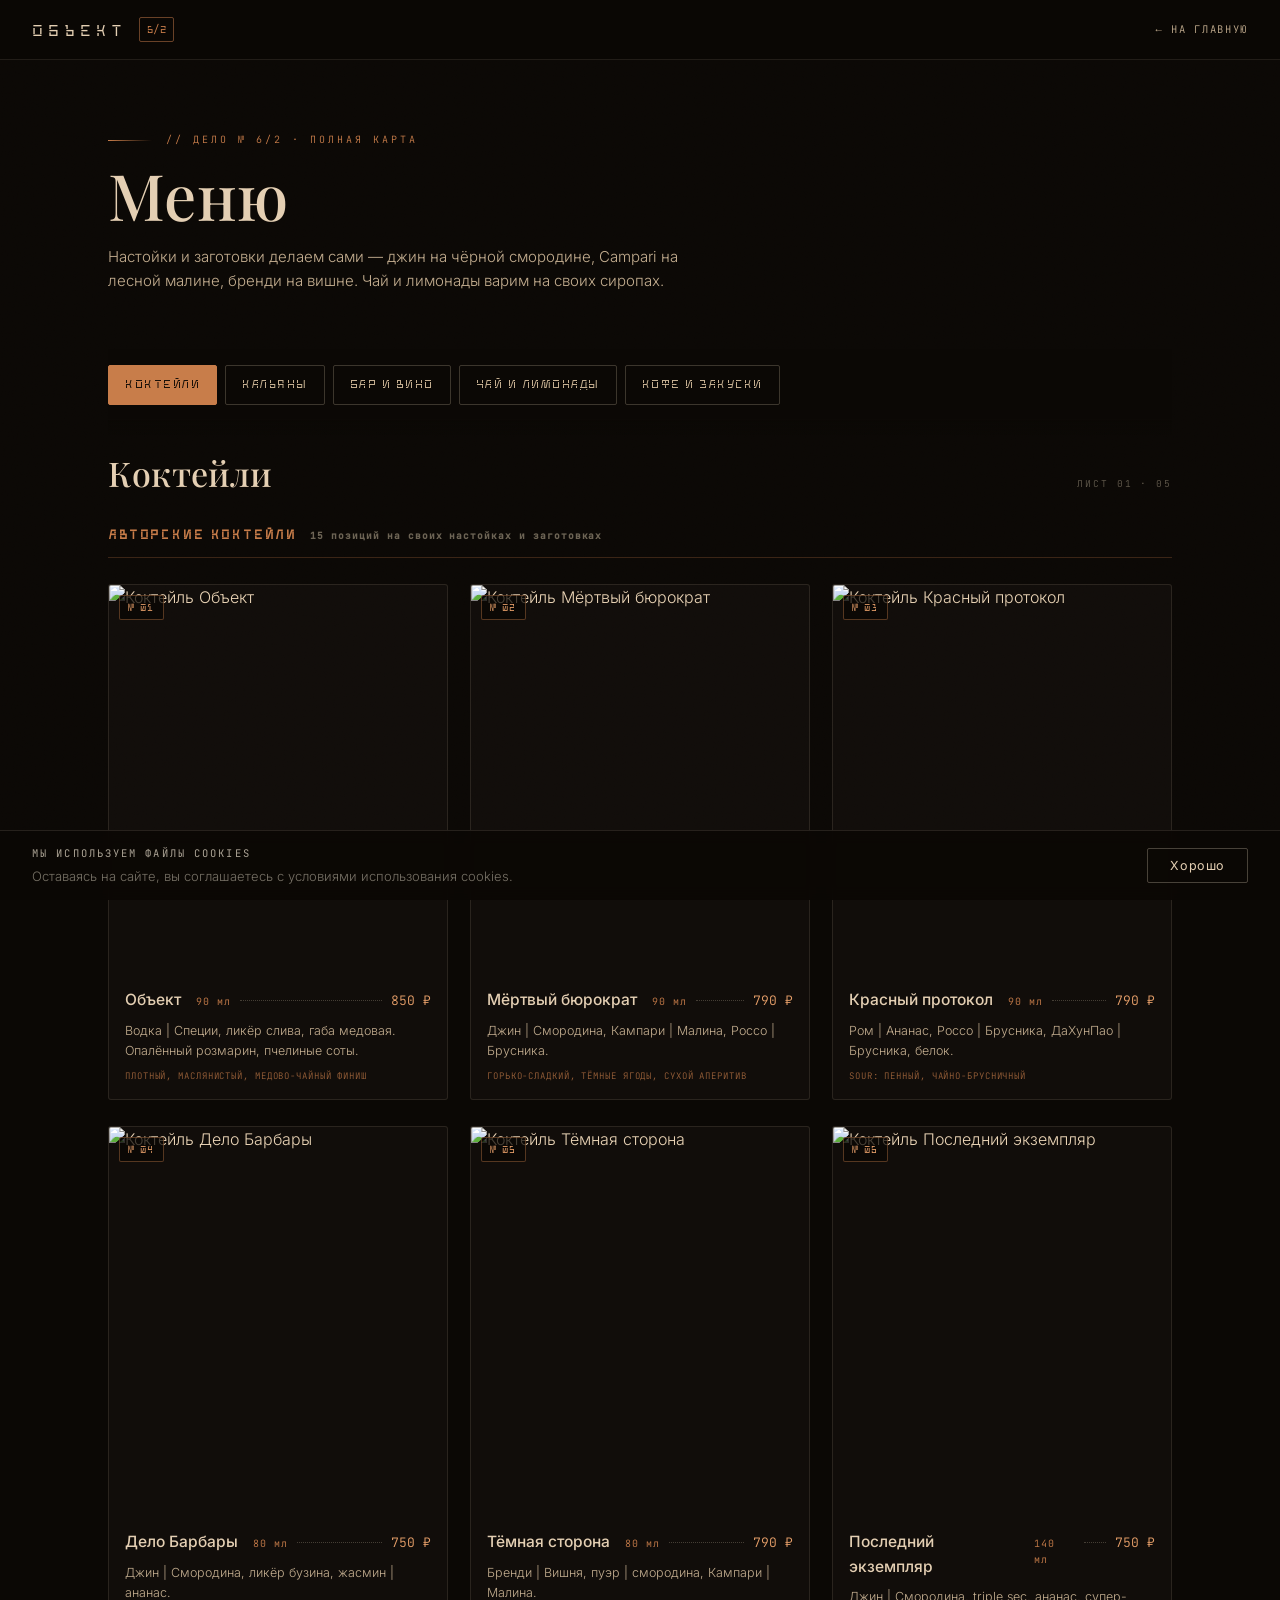
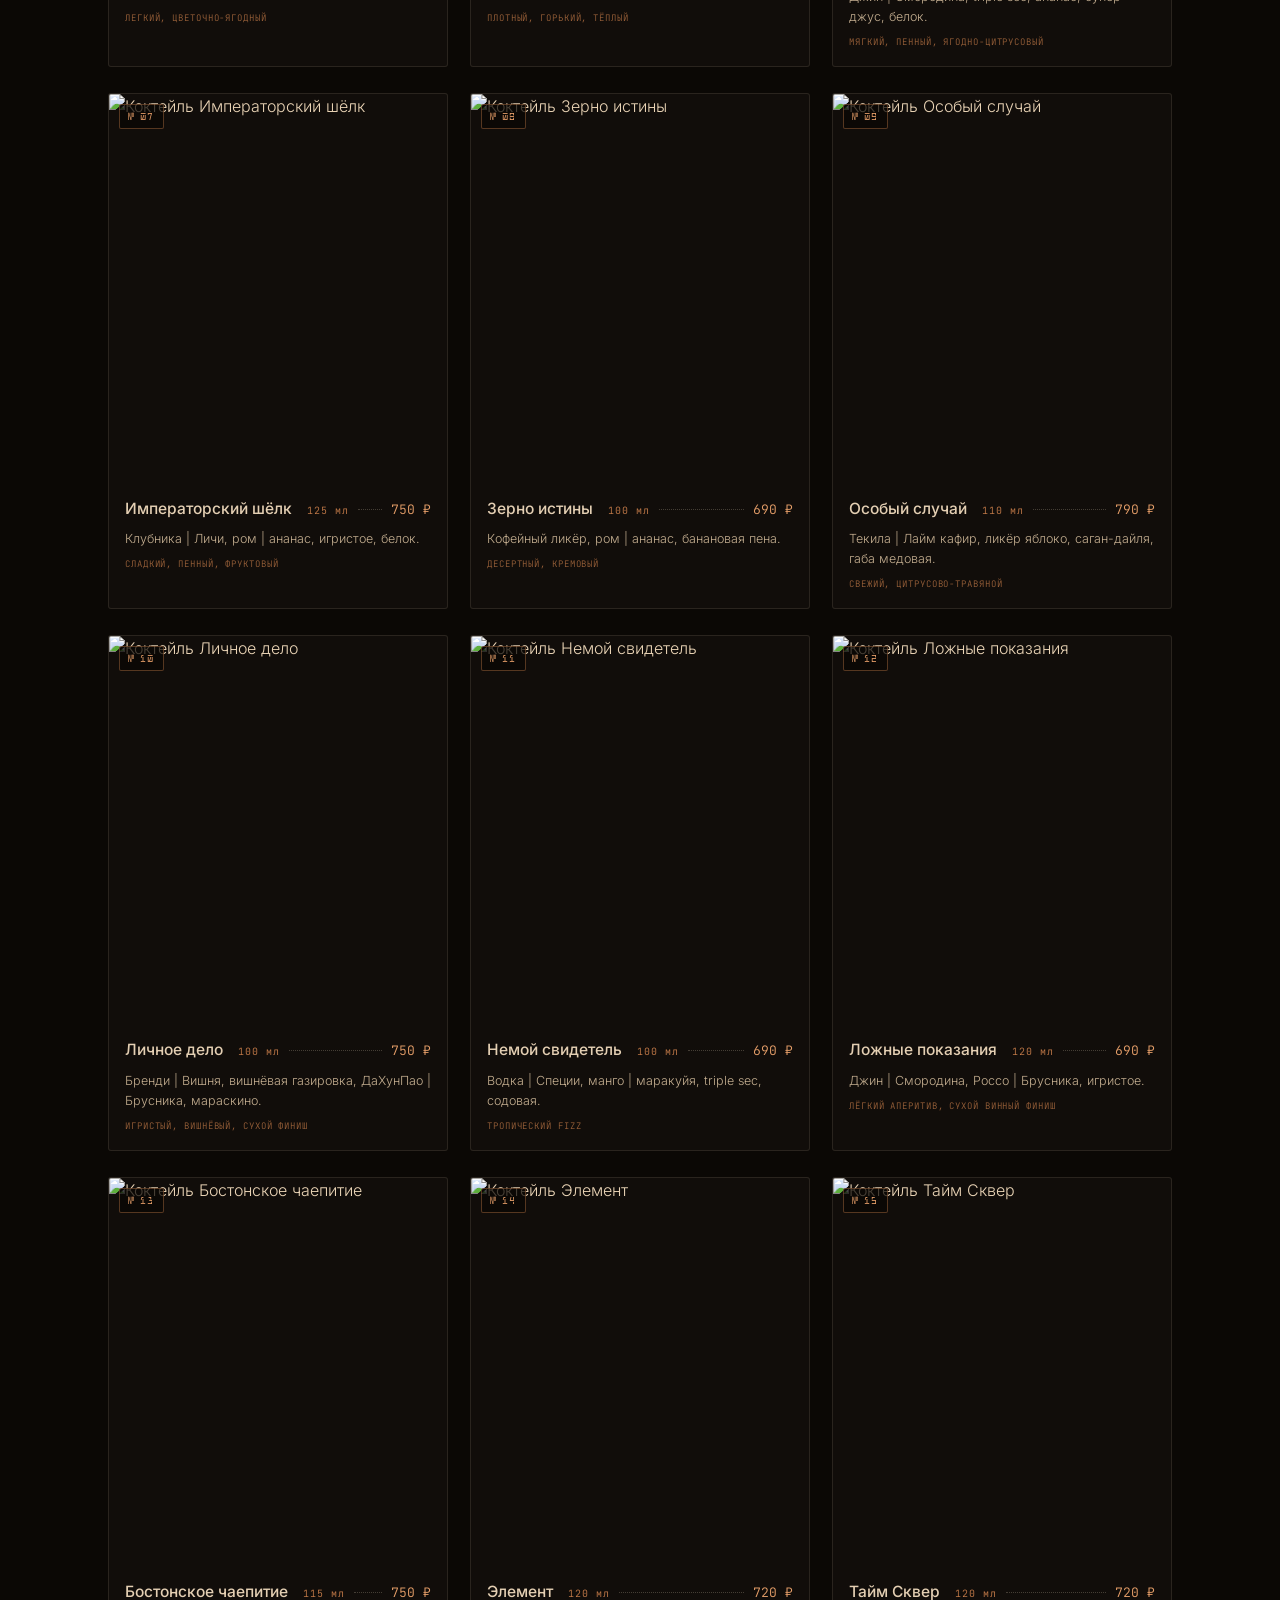
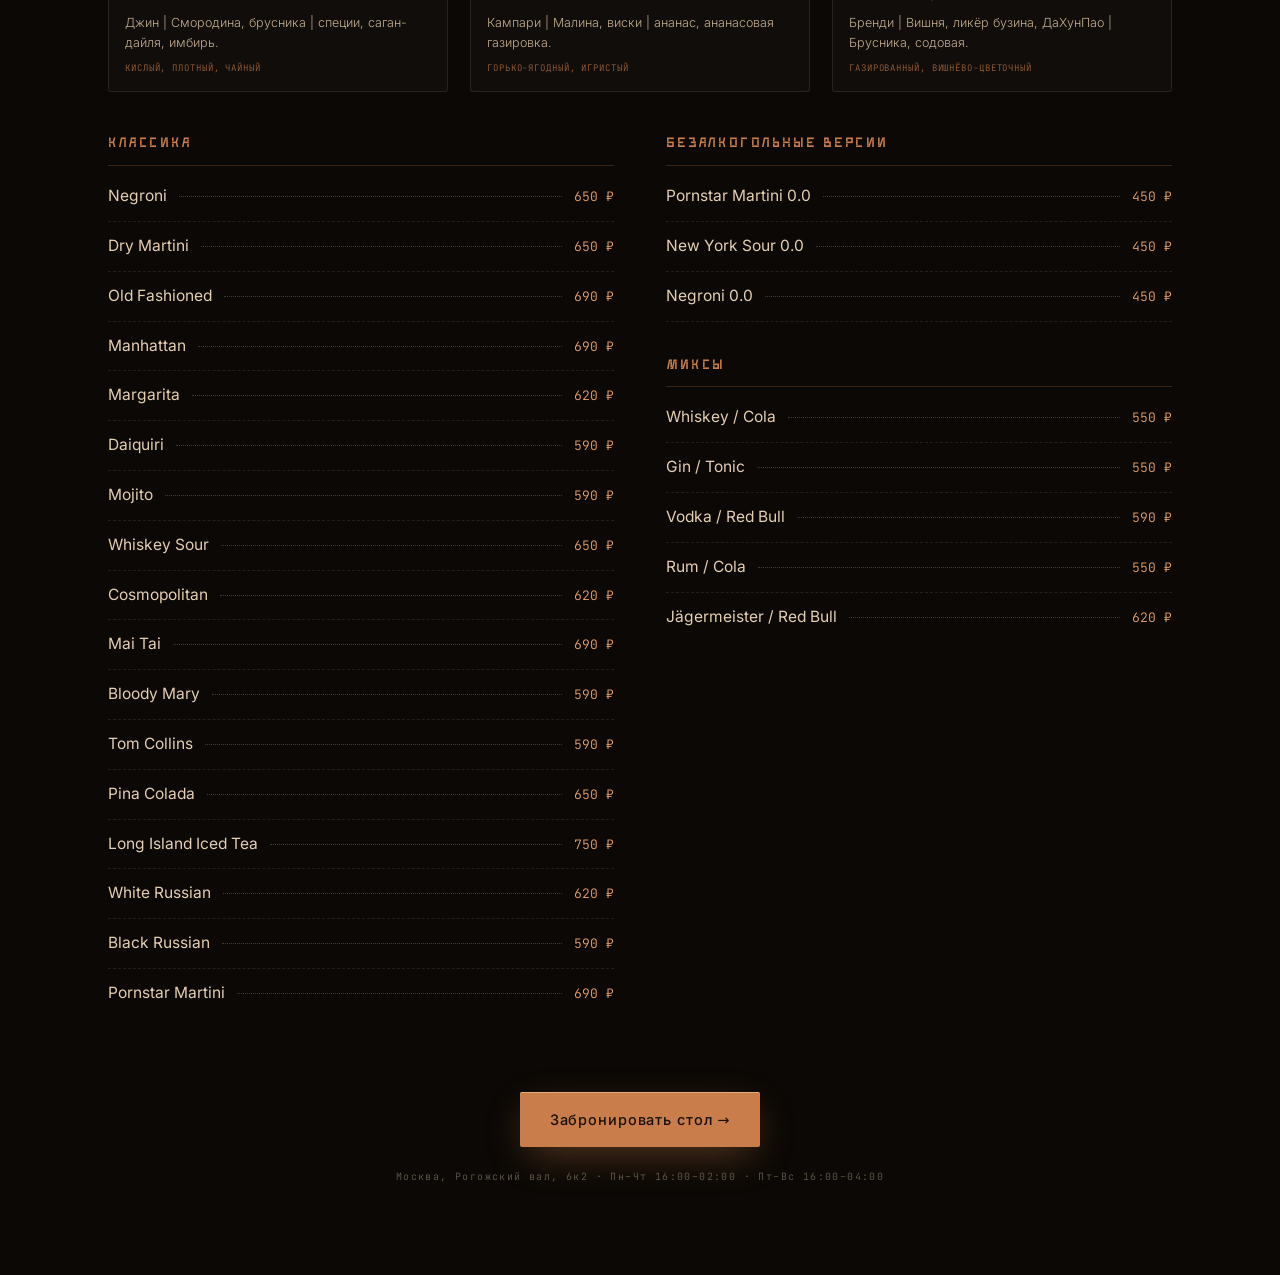
==== commit 7b8620da: "Чистка версионных хвостов в адресах стилей и скриптов" ====
--- a/menu/index.html
+++ b/menu/index.html
@@ -42,9 +42,9 @@
 /*# sourceURL=global-styles-inline-css */
 </style>
 
-<link rel='stylesheet' id='contact-form-7-css' href='../wp-content/plugins/contact-form-7/includes/css/styles.css%3Fver=6.1.6.css' media='all' />
-<link rel='stylesheet' id='o62-theme-css' href='../wp-content/themes/object62/assets/css/theme.css%3Fver=2.0.0.1792773247.css' media='all' />
-<link rel='stylesheet' id='o62-menu-css' href='../wp-content/themes/object62/assets/css/menu.css%3Fver=2.0.0.1791584862.css' media='all' />
+<link rel='stylesheet' id='contact-form-7-css' href='../wp-content/plugins/contact-form-7/includes/css/styles.css' media='all' />
+<link rel='stylesheet' id='o62-theme-css' href='../wp-content/themes/object62/assets/css/theme.css' media='all' />
+<link rel='stylesheet' id='o62-menu-css' href='../wp-content/themes/object62/assets/css/menu.css' media='all' />
 <link rel="alternate" title="JSON" type="application/json" href="https://rodrigesdmitriy-ux.github.io/o62-demo/wp-json/wp/v2/pages/5" /><meta name="generator" content="WordPress 7.1.4" />
 <link rel="canonical" href="index.html" />
 <link rel='shortlink' href='https://rodrigesdmitriy-ux.github.io/o62-demo/?p=5' />
@@ -455,13 +455,13 @@
 <script type="speculationrules">
 {"prefetch":[{"source":"document","where":{"and":[{"href_matches":"/*"},{"not":{"href_matches":["/wp-*.php","/wp-admin/*","/wp-content/uploads/*","/wp-content/*","/wp-content/plugins/*","/wp-content/themes/object62/*","/*\\?(.+)"]}},{"not":{"selector_matches":"a[rel~=\"nofollow\"]"}},{"not":{"selector_matches":".no-prefetch, .no-prefetch a"}}]},"eagerness":"conservative"}]}
 </script>
-<script id="wp-hooks-js" src="../wp-includes/js/dist/hooks.min.js%3Fver=f0f188028580e8dc1255"></script>
-<script id="wp-i18n-js" src="../wp-includes/js/dist/i18n.min.js%3Fver=1dfe7db3940c23ea9216"></script>
+<script id="wp-hooks-js" src="../wp-includes/js/dist/hooks.min.js"></script>
+<script id="wp-i18n-js" src="../wp-includes/js/dist/i18n.min.js"></script>
 <script id="wp-i18n-js-after">
 wp.i18n.setLocaleData( { 'text direction\u0004ltr': [ 'ltr' ] } );
 //# sourceURL=wp-i18n-js-after
 </script>
-<script id="swv-js" src="../wp-content/plugins/contact-form-7/includes/swv/js/index.js%3Fver=6.1.6"></script>
+<script id="swv-js" src="../wp-content/plugins/contact-form-7/includes/swv/js/index.js"></script>
 <script id="contact-form-7-js-before">
 var wpcf7 = {
     "api": {
@@ -471,9 +471,9 @@
 };
 //# sourceURL=contact-form-7-js-before
 </script>
-<script id="contact-form-7-js" src="../wp-content/plugins/contact-form-7/includes/js/index.js%3Fver=6.1.6"></script>
-<script id="o62-menu-js" src="../wp-content/themes/object62/assets/js/menu.js%3Fver=2.0.0.1787651442"></script>
-<script id="o62-cursor-js" src="../wp-content/themes/object62/assets/js/cursor.js%3Fver=2.0.0.1791585202"></script>
+<script id="contact-form-7-js" src="../wp-content/plugins/contact-form-7/includes/js/index.js"></script>
+<script id="o62-menu-js" src="../wp-content/themes/object62/assets/js/menu.js"></script>
+<script id="o62-cursor-js" src="../wp-content/themes/object62/assets/js/cursor.js"></script>
 <script id="wp-emoji-settings" type="application/json">
 {"baseUrl":"https://s.w.org/images/core/emoji/17.0.2/72x72/","ext":".png","svgUrl":"https://s.w.org/images/core/emoji/17.0.2/svg/","svgExt":".svg","source":{"concatemoji":"https://rodrigesdmitriy-ux.github.io/o62-demo/wp-includes/js/wp-emoji-release.min.js"}}
 </script>
--- a/wp-content/plugins/contact-form-7/includes/css/styles.css
+++ b/wp-content/plugins/contact-form-7/includes/css/styles.css
@@ -0,0 +1,177 @@
+.wpcf7 .screen-reader-response {
+	position: absolute;
+	overflow: hidden;
+	clip: rect(1px, 1px, 1px, 1px);
+	clip-path: inset(50%);
+	height: 1px;
+	width: 1px;
+	margin: -1px;
+	padding: 0;
+	border: 0;
+	word-wrap: normal !important;
+	word-break: normal !important;
+}
+
+.wpcf7 .hidden-fields-container {
+	display: none;
+}
+
+.wpcf7 form .wpcf7-response-output {
+	margin: 2em 0.5em 1em;
+	padding: 0.2em 1em;
+	border: 2px solid #00a0d2; /* Blue */
+}
+
+.wpcf7 form.init .wpcf7-response-output,
+.wpcf7 form.resetting .wpcf7-response-output,
+.wpcf7 form.submitting .wpcf7-response-output {
+	display: none;
+}
+
+.wpcf7 form.sent .wpcf7-response-output {
+	border-color: #46b450; /* Green */
+}
+
+.wpcf7 form.failed .wpcf7-response-output,
+.wpcf7 form.aborted .wpcf7-response-output {
+	border-color: #dc3232; /* Red */
+}
+
+.wpcf7 form.spam .wpcf7-response-output {
+	border-color: #f56e28; /* Orange */
+}
+
+.wpcf7 form.invalid .wpcf7-response-output,
+.wpcf7 form.unaccepted .wpcf7-response-output,
+.wpcf7 form.payment-required .wpcf7-response-output {
+	border-color: #ffb900; /* Yellow */
+}
+
+.wpcf7-form-control-wrap {
+	position: relative;
+}
+
+.wpcf7-not-valid-tip {
+	color: #dc3232; /* Red */
+	font-size: 1em;
+	font-weight: normal;
+	display: block;
+}
+
+.use-floating-validation-tip .wpcf7-not-valid-tip {
+	position: relative;
+	top: -2ex;
+	left: 1em;
+	z-index: 100;
+	border: 1px solid #dc3232;
+	background: #fff;
+	padding: .2em .8em;
+	width: 24em;
+}
+
+.wpcf7-list-item {
+	display: inline-block;
+	margin: 0 0 0 1em;
+}
+
+.wpcf7-list-item-label::before,
+.wpcf7-list-item-label::after {
+	content: " ";
+}
+
+.wpcf7-spinner {
+	visibility: hidden;
+	display: inline-block;
+	background-color: #23282d; /* Dark Gray 800 */
+	opacity: 0.75;
+	width: 24px;
+	height: 24px;
+	border: none;
+	border-radius: 100%;
+	padding: 0;
+	margin: 0 24px;
+	position: relative;
+}
+
+form.submitting .wpcf7-spinner {
+	visibility: visible;
+}
+
+.wpcf7-spinner::before {
+	content: '';
+	position: absolute;
+	background-color: #fbfbfc; /* Light Gray 100 */
+	top: 4px;
+	left: 4px;
+	width: 6px;
+	height: 6px;
+	border: none;
+	border-radius: 100%;
+	transform-origin: 8px 8px;
+	animation-name: spin;
+	animation-duration: 1000ms;
+	animation-timing-function: linear;
+	animation-iteration-count: infinite;
+}
+
+@media (prefers-reduced-motion: reduce) {
+	.wpcf7-spinner::before {
+		animation-name: blink;
+		animation-duration: 2000ms;
+	}
+}
+
+@keyframes spin {
+	from {
+		transform: rotate(0deg);
+	}
+
+	to {
+		transform: rotate(360deg);
+	}
+}
+
+@keyframes blink {
+	from {
+		opacity: 0;
+	}
+
+	50% {
+		opacity: 1;
+	}
+
+	to {
+		opacity: 0;
+	}
+}
+
+.wpcf7 [inert] {
+	opacity: 0.5;
+}
+
+.wpcf7 input[type="file"] {
+	cursor: pointer;
+}
+
+.wpcf7 input[type="file"]:disabled {
+	cursor: default;
+}
+
+.wpcf7 .wpcf7-submit:disabled {
+	cursor: not-allowed;
+}
+
+.wpcf7 input[type="url"],
+.wpcf7 input[type="email"],
+.wpcf7 input[type="tel"] {
+	direction: ltr;
+}
+
+.wpcf7-reflection > output {
+	display: list-item;
+	list-style: none;
+}
+
+.wpcf7-reflection > output[hidden] {
+	display: none;
+}
--- a/wp-content/themes/object62/assets/css/theme.css
+++ b/wp-content/themes/object62/assets/css/theme.css
@@ -0,0 +1,1703 @@
+/* Golos Text 400 600 · cyrillic-ext */
+@font-face {
+  font-family: 'Golos Text';
+  font-style: normal;
+  font-weight: 400 600;
+  font-display: swap;
+  src: url('../fonts/golos-text-cyrillic-ext.woff2') format('woff2');
+  unicode-range: U+0460-052F, U+1C80-1C8A, U+20B4, U+2DE0-2DFF, U+A640-A69F, U+FE2E-FE2F;
+}
+
+/* Golos Text 400 600 · cyrillic */
+@font-face {
+  font-family: 'Golos Text';
+  font-style: normal;
+  font-weight: 400 600;
+  font-display: swap;
+  src: url('../fonts/golos-text-cyrillic.woff2') format('woff2');
+  unicode-range: U+0301, U+0400-045F, U+0490-0491, U+04B0-04B1, U+2116;
+}
+
+/* Golos Text 400 600 · latin-ext */
+@font-face {
+  font-family: 'Golos Text';
+  font-style: normal;
+  font-weight: 400 600;
+  font-display: swap;
+  src: url('../fonts/golos-text-latin-ext.woff2') format('woff2');
+  unicode-range: U+0100-02BA, U+02BD-02C5, U+02C7-02CC, U+02CE-02D7, U+02DD-02FF, U+0304, U+0308, U+0329, U+1D00-1DBF, U+1E00-1E9F, U+1EF2-1EFF, U+2020, U+20A0-20AB, U+20AD-20C0, U+2113, U+2C60-2C7F, U+A720-A7FF;
+}
+
+/* Golos Text 400 600 · latin */
+@font-face {
+  font-family: 'Golos Text';
+  font-style: normal;
+  font-weight: 400 600;
+  font-display: swap;
+  src: url('../fonts/golos-text-latin.woff2') format('woff2');
+  unicode-range: U+0000-00FF, U+0131, U+0152-0153, U+02BB-02BC, U+02C6, U+02DA, U+02DC, U+0304, U+0308, U+0329, U+2000-206F, U+20AC, U+2122, U+2191, U+2193, U+2212, U+2215, U+FEFF, U+FFFD;
+}
+
+/* JetBrains Mono 300 500 · cyrillic-ext */
+@font-face {
+  font-family: 'JetBrains Mono';
+  font-style: normal;
+  font-weight: 300 500;
+  font-display: swap;
+  src: url('../fonts/jetbrains-mono-cyrillic-ext.woff2') format('woff2');
+  unicode-range: U+0460-052F, U+1C80-1C8A, U+20B4, U+2DE0-2DFF, U+A640-A69F, U+FE2E-FE2F;
+}
+
+/* JetBrains Mono 300 500 · cyrillic */
+@font-face {
+  font-family: 'JetBrains Mono';
+  font-style: normal;
+  font-weight: 300 500;
+  font-display: swap;
+  src: url('../fonts/jetbrains-mono-cyrillic.woff2') format('woff2');
+  unicode-range: U+0301, U+0400-045F, U+0490-0491, U+04B0-04B1, U+2116;
+}
+
+/* JetBrains Mono 300 500 · greek */
+@font-face {
+  font-family: 'JetBrains Mono';
+  font-style: normal;
+  font-weight: 300 500;
+  font-display: swap;
+  src: url('../fonts/jetbrains-mono-greek.woff2') format('woff2');
+  unicode-range: U+0370-0377, U+037A-037F, U+0384-038A, U+038C, U+038E-03A1, U+03A3-03FF;
+}
+
+/* JetBrains Mono 300 500 · vietnamese */
+@font-face {
+  font-family: 'JetBrains Mono';
+  font-style: normal;
+  font-weight: 300 500;
+  font-display: swap;
+  src: url('../fonts/jetbrains-mono-vietnamese.woff2') format('woff2');
+  unicode-range: U+0102-0103, U+0110-0111, U+0128-0129, U+0168-0169, U+01A0-01A1, U+01AF-01B0, U+0300-0301, U+0303-0304, U+0308-0309, U+0323, U+0329, U+1EA0-1EF9, U+20AB;
+}
+
+/* JetBrains Mono 300 500 · latin-ext */
+@font-face {
+  font-family: 'JetBrains Mono';
+  font-style: normal;
+  font-weight: 300 500;
+  font-display: swap;
+  src: url('../fonts/jetbrains-mono-latin-ext.woff2') format('woff2');
+  unicode-range: U+0100-02BA, U+02BD-02C5, U+02C7-02CC, U+02CE-02D7, U+02DD-02FF, U+0304, U+0308, U+0329, U+1D00-1DBF, U+1E00-1E9F, U+1EF2-1EFF, U+2020, U+20A0-20AB, U+20AD-20C0, U+2113, U+2C60-2C7F, U+A720-A7FF;
+}
+
+/* JetBrains Mono 300 500 · latin */
+@font-face {
+  font-family: 'JetBrains Mono';
+  font-style: normal;
+  font-weight: 300 500;
+  font-display: swap;
+  src: url('../fonts/jetbrains-mono-latin.woff2') format('woff2');
+  unicode-range: U+0000-00FF, U+0131, U+0152-0153, U+02BB-02BC, U+02C6, U+02DA, U+02DC, U+0304, U+0308, U+0329, U+2000-206F, U+20AC, U+2122, U+2191, U+2193, U+2212, U+2215, U+FEFF, U+FFFD;
+}
+
+/* Prata 400 · cyrillic-ext */
+@font-face {
+  font-family: 'Prata';
+  font-style: normal;
+  font-weight: 400;
+  font-display: swap;
+  src: url('../fonts/prata-cyrillic-ext.woff2') format('woff2');
+  unicode-range: U+0460-052F, U+1C80-1C8A, U+20B4, U+2DE0-2DFF, U+A640-A69F, U+FE2E-FE2F;
+}
+
+/* Prata 400 · cyrillic */
+@font-face {
+  font-family: 'Prata';
+  font-style: normal;
+  font-weight: 400;
+  font-display: swap;
+  src: url('../fonts/prata-cyrillic.woff2') format('woff2');
+  unicode-range: U+0301, U+0400-045F, U+0490-0491, U+04B0-04B1, U+2116;
+}
+
+/* Prata 400 · vietnamese */
+@font-face {
+  font-family: 'Prata';
+  font-style: normal;
+  font-weight: 400;
+  font-display: swap;
+  src: url('../fonts/prata-vietnamese.woff2') format('woff2');
+  unicode-range: U+0102-0103, U+0110-0111, U+0128-0129, U+0168-0169, U+01A0-01A1, U+01AF-01B0, U+0300-0301, U+0303-0304, U+0308-0309, U+0323, U+0329, U+1EA0-1EF9, U+20AB;
+}
+
+/* Prata 400 · latin */
+@font-face {
+  font-family: 'Prata';
+  font-style: normal;
+  font-weight: 400;
+  font-display: swap;
+  src: url('../fonts/prata-latin.woff2') format('woff2');
+  unicode-range: U+0000-00FF, U+0131, U+0152-0153, U+02BB-02BC, U+02C6, U+02DA, U+02DC, U+0304, U+0308, U+0329, U+2000-206F, U+20AC, U+2122, U+2191, U+2193, U+2212, U+2215, U+FEFF, U+FFFD;
+}
+  @font-face{
+    font-family:'District';
+    src:url('../fonts/District-Regular.ttf') format('truetype');
+    font-display:swap;
+  }
+  :root{
+    --ink:#0b0805;
+    --ink-2:#120d08;
+    --paper:#e4cfb3;
+    --paper-dim:#c4ae90;
+    --bone:#e4cfb3;
+    --copper:#c87d4a;
+    --copper-hot:#e8a06a;
+    --wax:#8c2f23;
+    --wax-bright:#b23a2a;
+    --mono:'JetBrains Mono',monospace;
+    --serif:'Prata',serif;
+    --sans:'Golos Text',sans-serif;
+  }
+  *{margin:0;padding:0;box-sizing:border-box}
+  html{scroll-behavior:smooth}
+  html{scroll-padding-top:100px}  /* фикс-шапка не перекрывает якоря */
+  /* overflow-x: clip не ломает sticky, hidden как фолбэк */
+  html{overflow-x:hidden;overflow-x:clip}
+  body{
+    background:var(--ink);
+    color:var(--bone);
+    font-family:var(--sans);
+    overflow-x:hidden;overflow-x:clip;
+    max-width:100vw;
+  }
+  body.locked{overflow:hidden}
+  img{display:block;max-width:100%;height:auto}
+  a{color:inherit}
+  section{scroll-margin-top:104px}
+
+  /* ---------- плёнка: зерно ---------- */
+  .grain{position:fixed;inset:0;z-index:80;pointer-events:none;opacity:.32;mix-blend-mode:overlay;
+    background-image:url("data:image/svg+xml,%3Csvg xmlns='http://www.w3.org/2000/svg' width='240' height='240'%3E%3Cfilter id='n'%3E%3CfeTurbulence type='fractalNoise' baseFrequency='0.9' numOctaves='2'/%3E%3C/filter%3E%3Crect width='240' height='240' filter='url(%23n)' opacity='0.55'/%3E%3C/svg%3E");
+    animation:grain 7s steps(10) infinite;
+  }
+  @keyframes grain{
+    0%,100%{transform:translate(0,0)}10%{transform:translate(-3%,2%)}30%{transform:translate(2%,-4%)}
+    50%{transform:translate(-4%,-2%)}70%{transform:translate(3%,3%)}90%{transform:translate(-2%,4%)}
+  }
+  /* пылинки: канвас на весь экран */
+  #dust{position:fixed;inset:0;width:100%;height:100%;z-index:11;pointer-events:none}
+
+  /* ---------- общие атомы ---------- */
+  .wrap{max-width:1280px;margin:0 auto;padding:0 44px}
+  .kicker{
+    display:flex;align-items:center;gap:14px;
+    font-family:var(--mono);font-size:11px;letter-spacing:.3em;text-transform:uppercase;color:var(--copper-hot);
+  }
+  .kicker::before{content:'';width:44px;height:1px;background:linear-gradient(90deg,var(--copper),transparent);flex:none}
+  .sheet-no{font-family:var(--mono);font-size:10px;letter-spacing:.22em;color:rgba(239,230,210,.35)}
+  h2{
+    font-family:var(--serif);font-weight:400;
+    font-size:clamp(32px,3.4vw,50px);line-height:1.14;letter-spacing:.005em;
+    color:var(--bone);text-wrap:balance;margin-top:18px;
+  }
+  .sec-sub{margin-top:16px;max-width:520px;font-size:15.5px;line-height:1.65;color:rgba(239,230,210,.62)}
+  .sec-head{display:flex;align-items:flex-end;justify-content:space-between;gap:30px;margin-bottom:46px}
+
+  .btn{
+    position:relative;display:inline-flex;align-items:center;justify-content:center;gap:13px;
+    background:linear-gradient(120deg,#a5542c,#c87d4a 55%,#a5542c);
+    color:#160c06;text-decoration:none;border:none;cursor:pointer;
+    font-family:var(--sans);font-weight:600;font-size:14px;letter-spacing:.06em;
+    padding:18px 32px;border-radius:2px;
+    box-shadow:0 12px 40px -8px rgba(200,125,74,.45), inset 0 1px 0 rgba(255,220,180,.5);
+    transition:transform .35s cubic-bezier(.2,.9,.3,1.4), box-shadow .35s;
+  }
+  .btn:hover{transform:translateY(-3px);box-shadow:0 20px 52px -8px rgba(200,125,74,.6), inset 0 1px 0 rgba(255,220,180,.5)}
+  .btn svg{transition:transform .35s}
+  .btn:hover svg{transform:translateX(5px)}
+  .btn-ghost{
+    display:inline-flex;align-items:center;justify-content:center;gap:12px;
+    background:transparent;color:var(--bone);text-decoration:none;cursor:pointer;
+    font-family:var(--sans);font-weight:500;font-size:14px;letter-spacing:.05em;
+    padding:17px 30px;border:1px solid rgba(233,220,195,.28);border-radius:2px;
+    transition:border-color .3s, background .3s, transform .3s;
+  }
+  .btn-ghost:hover{border-color:var(--copper);background:rgba(200,125,74,.08);transform:translateY(-2px)}
+  .mono-note{font-family:var(--mono);font-size:10.5px;line-height:1.8;letter-spacing:.08em;color:rgba(239,230,210,.45)}
+  .mono-note em{font-style:normal;color:var(--copper-hot)}
+
+  /* появление блоков */
+  .js .io{opacity:0;transform:translateY(28px);transition:opacity .85s ease, transform .85s ease}
+  .js .io.in{opacity:1;transform:none}
+
+  /* ---------- гейт ---------- */
+  #gate{
+    position:fixed;inset:0;z-index:70;
+    display:flex;align-items:center;justify-content:center;
+    background:
+      radial-gradient(120% 100% at 50% 0%, rgba(30,20,10,.55), transparent 60%),
+      var(--ink);
+    padding:24px;
+    transition:opacity .8s ease, visibility .8s;
+  }
+  #gate.out{opacity:0;visibility:hidden}
+  .g-h1{font-family:var(--serif);font-weight:400;font-size:44px;color:#241a10;margin-bottom:14px}
+  .g-text{font-size:14.5px;line-height:1.65;color:#3d2d1c;max-width:360px}
+  .g-form{display:flex;gap:10px;margin-top:24px}
+  .g-form input{
+    flex:1;min-width:0;background:rgba(255,252,244,.65);
+    border:1px solid rgba(36,26,16,.35);border-radius:2px;
+    font-family:var(--mono);font-size:16px;letter-spacing:.2em;color:#241a10;
+    padding:14px 16px;outline:none;
+  }
+  .g-form input:focus{border-color:var(--wax)}
+  .g-form .btn{padding:14px 26px}
+  .g-alt{display:flex;gap:18px;margin-top:18px}
+  .g-alt button{
+    background:none;border:none;cursor:pointer;
+    font-family:var(--mono);font-size:11px;letter-spacing:.14em;color:#6d5335;
+    border-bottom:1px dashed rgba(109,83,53,.6);padding-bottom:2px;
+  }
+  .g-alt button:hover{color:var(--wax)}
+  .g-note{margin-top:22px;font-family:var(--mono);font-size:10px;letter-spacing:.1em;line-height:1.8;color:#8a6d49}
+  .g-deny{margin-top:14px;font-family:var(--mono);font-size:11px;letter-spacing:.08em;color:var(--copper-hot)}
+
+  /* ---------- навигация ---------- */
+  header.nav{
+    position:fixed;top:0;left:0;right:0;z-index:50;
+    display:flex;align-items:center;justify-content:space-between;gap:20px;
+    padding:20px 44px;
+    transition:background .4s, padding .4s, border-color .4s;
+    border-bottom:1px solid transparent;
+  }
+  header.nav.scrolled{
+    background:rgba(11,8,5,.9);backdrop-filter:blur(12px);-webkit-backdrop-filter:blur(12px);
+    padding:14px 44px;border-bottom-color:rgba(233,220,195,.1);
+  }
+  .logo{display:flex;align-items:baseline;gap:13px;text-decoration:none;color:var(--bone)}
+  .logo b{font-family:'District',var(--serif);font-weight:400;font-size:17px;letter-spacing:.30em;transform:translateY(1px)}
+  .logo span{font-family:'District','JetBrains Mono',monospace;font-size:11px;color:var(--copper);border:1px solid rgba(200,125,74,.5);border-radius:2px;padding:3px 7px 2px}
+  .nav-links{display:flex;gap:28px}
+  .nav-links a{
+    font-family:var(--mono);font-size:11px;letter-spacing:.16em;text-transform:uppercase;
+    color:rgba(239,230,210,.6);text-decoration:none;transition:color .3s;
+  }
+  .nav-links a:hover{color:var(--copper-hot)}
+  .nav-cta{padding:12px 22px;font-size:12.5px;flex:none}
+  @media (max-width:1280px){
+    .nav-links{gap:20px}
+    .nav-links a{font-size:10.5px;letter-spacing:.12em}
+  }
+
+  /* ---------- герой ---------- */
+  .hero{position:relative;min-height:100vh;display:flex;flex-direction:column;justify-content:center;overflow:hidden}
+  .hero-bg{position:absolute;inset:0;z-index:0}
+  .hero-bg img, .hero-bg video{
+    width:100%;height:100%;object-fit:cover;object-position:center 30%;
+    filter:brightness(.5) saturate(1.05) contrast(1.05);
+    transform:scale(1.06);
+  }
+  /* видео-фон поверх img-фолбэка */
+  .hero-bg video{position:absolute;inset:0;opacity:0;transition:opacity .8s ease}
+  .hero-bg video.is-ready{opacity:1}
+  @media (prefers-reduced-motion: reduce){ .hero-bg video{display:none} }
+  .hero-bg::after{
+    content:'';position:absolute;inset:0;
+    background:
+      radial-gradient(170% 120% at 28% 42%, transparent 0%, rgba(11,8,5,.55) 55%, rgba(11,8,5,.94) 100%),
+      linear-gradient(180deg, rgba(11,8,5,.72) 0%, rgba(11,8,5,.2) 30%, rgba(11,8,5,.3) 62%, rgba(11,8,5,.96) 100%);
+  }
+  .hero-grid{
+    position:relative;z-index:10;
+    display:grid;grid-template-columns:minmax(0,1fr);
+    align-items:center;gap:30px;
+    max-width:1280px;margin:0 auto;width:100%;
+    padding:90px 44px 40px;
+  }
+  .hero-left{max-width:680px}
+  .case-line{
+    display:flex;align-items:center;flex-wrap:wrap;gap:12px;
+    font-family:var(--mono);font-size:11px;letter-spacing:.24em;color:var(--copper-hot);
+    margin-bottom:28px;
+  }
+  .case-line::before{content:'';width:44px;height:1px;background:linear-gradient(90deg,var(--copper),transparent)}
+  .case-line .tag{border:1px solid rgba(200,125,74,.35);padding:6px 10px 5px;white-space:nowrap}
+  .case-line .blink{animation:blink 2.4s infinite}
+  @keyframes blink{0%,100%{opacity:1}50%{opacity:.25}}
+
+  h1{
+    font-family:var(--serif);font-weight:400;
+    font-size:clamp(46px,5vw,74px);line-height:1.12;letter-spacing:.005em;
+    color:var(--bone);text-wrap:balance;
+  }
+  h1 .cop{color:var(--copper-hot)}
+  h1 .line{display:block}
+  /* запас снизу строки под выносные элементы букв */
+  h1 .line>span{display:block;padding-bottom:.12em;margin-bottom:-.12em}
+  body.anim h1 .line>span{display:block;transform:translateY(112%);will-change:transform}
+
+  .hero-sub{
+    margin-top:28px;max-width:600px;
+    font-size:15.5px;line-height:1.68;color:rgba(239,230,210,.68);
+  }
+  .cta-row{display:flex;align-items:center;flex-wrap:wrap;gap:18px;margin-top:40px}
+  .offer-line{
+    display:flex;align-items:center;gap:10px;margin-top:22px;
+    font-family:var(--mono);font-size:11px;letter-spacing:.1em;color:rgba(239,230,210,.55);
+  }
+  .offer-line::before{content:'';width:7px;height:7px;border-radius:50%;background:var(--copper-hot);box-shadow:0 0 12px rgba(232,160,106,.8);flex:none}
+
+  /* досье справа */
+  .d-head{
+    display:flex;justify-content:space-between;align-items:baseline;
+    font-family:var(--mono);font-size:9.5px;letter-spacing:.22em;color:#6d5335;
+    border-bottom:1px solid rgba(36,26,16,.25);padding-bottom:10px;margin-bottom:14px;
+  }
+  .d-head b{color:#241a10;font-weight:400}
+  @keyframes leak{0%{left:-90px}18%{left:115%}100%{left:115%}}
+
+  /* факты героя */
+  .facts{
+    position:relative;z-index:10;
+    display:flex;flex-wrap:wrap;
+    max-width:1280px;margin:0 auto;width:100%;
+    padding:10px 44px 46px;
+  }
+  .fact{padding:0 34px;border-left:1px solid rgba(233,220,195,.16)}
+  .fact:first-child{padding-left:0;border-left:none}
+  .fact b{font-family:var(--serif);font-weight:400;font-size:29px;color:var(--bone);display:block;letter-spacing:.01em}
+  .fact b i{font-style:normal;font-size:15px;color:var(--copper-hot)}
+  .fact > span{font-family:var(--mono);font-size:9.5px;letter-spacing:.18em;color:rgba(239,230,210,.42);text-transform:uppercase}
+
+  /* ---------- манифест: правила клуба ---------- */
+  .manifest{position:relative;overflow:hidden;padding:90px 0 100px;background:linear-gradient(180deg,var(--ink) 0%,var(--ink-2) 100%)}
+  .manifest .water{
+    position:absolute;right:0;top:10px;
+    font-family:'District',var(--serif);font-size:280px;line-height:1;color:rgba(200,125,74,.05);
+    pointer-events:none;user-select:none;
+  }
+  .rules{display:grid;grid-template-columns:repeat(auto-fit,minmax(210px,1fr));gap:22px;margin-top:50px}
+  .rule{
+    position:relative;padding:28px 24px 26px;
+    border:1px solid rgba(233,220,195,.12);border-radius:3px;
+    background:linear-gradient(160deg, rgba(233,220,195,.045), rgba(233,220,195,.015));
+    transition:border-color .35s, transform .35s;
+  }
+  .rule:hover{border-color:rgba(200,125,74,.4);transform:translateY(-4px)}
+  .rule i{
+    font-style:normal;font-family:var(--mono);font-size:11px;letter-spacing:.24em;color:var(--copper-hot);
+    display:block;margin-bottom:16px;
+  }
+  .rule b{font-family:var(--serif);font-weight:400;font-size:19px;color:var(--bone);display:block;margin-bottom:10px}
+  .rule p{font-size:13.5px;line-height:1.6;color:rgba(239,230,210,.55)}
+
+  /* ---------- галерея ---------- */
+  .gallery{padding:100px 0}
+  .g-grid{display:grid;grid-template-columns:repeat(12,1fr);gap:20px}
+  .g-item{position:relative;cursor:zoom-in;overflow:hidden;border-radius:2px}
+  .g-item img{
+    width:100%;height:100%;object-fit:cover;
+    filter:sepia(.1) contrast(1.03);
+    transition:transform 1.2s cubic-bezier(.2,.8,.2,1), filter .6s;
+  }
+  .g-item:hover img{transform:scale(1.045);filter:sepia(0) contrast(1.05)}
+  .g-item::after{
+    content:'';position:absolute;inset:0;pointer-events:none;
+    background:linear-gradient(180deg,transparent 55%,rgba(11,8,5,.72));
+  }
+  .g-item .cap{
+    position:absolute;left:18px;bottom:14px;z-index:2;
+    font-family:var(--mono);font-size:10px;letter-spacing:.2em;color:rgba(239,230,210,.85);
+  }
+  .g-item .cap b{color:var(--copper-hot);font-weight:400}
+  .g-1{grid-column:span 7;grid-row:span 2;min-height:640px}
+  .g-2{grid-column:span 5;min-height:310px}
+  .g-3{grid-column:span 5;min-height:310px}
+  .g-4,.g-5,.g-6{grid-column:span 4;min-height:340px}
+
+  /* лайтбокс */
+  /* лайтбокс выше мастера брони и модалок */
+  #lightbox{
+    position:fixed;inset:0;z-index:260;display:none;align-items:center;justify-content:center;
+    background:#070503;padding:40px;
+  }
+  #lightbox.open{display:flex}
+  #lightbox img{max-width:min(1100px,90vw);max-height:82vh;object-fit:contain;box-shadow:0 40px 120px rgba(0,0,0,.8)}
+  #lightbox .lb-cap{
+    position:absolute;bottom:34px;left:50%;transform:translateX(-50%);
+    font-family:var(--mono);font-size:11px;letter-spacing:.22em;color:rgba(239,230,210,.7);white-space:nowrap;
+  }
+  #lightbox .lb-x{
+    position:absolute;top:26px;right:34px;background:none;border:none;cursor:pointer;
+    font-family:var(--mono);font-size:13px;letter-spacing:.2em;color:rgba(239,230,210,.7);
+  }
+  #lightbox .lb-x:hover{color:var(--copper-hot)}
+  .lb-nav{
+    position:absolute;top:50%;transform:translateY(-50%);
+    background:none;border:1px solid rgba(233,220,195,.25);border-radius:2px;cursor:pointer;
+    color:var(--bone);font-family:var(--mono);font-size:16px;padding:14px 18px;
+    transition:border-color .3s;
+  }
+  .lb-nav:hover{border-color:var(--copper)}
+  .lb-prev{left:30px}.lb-next{right:30px}
+  #lightbox .lb-count{position:absolute;top:28px;left:50%;transform:translateX(-50%);
+    font-family:var(--mono);font-size:11px;letter-spacing:.22em;color:rgba(239,230,210,.55)}
+  #lightbox.lb-one .lb-nav,#lightbox.lb-one .lb-count{display:none}
+
+  /* ---------- бронь ---------- */
+  .booking{padding:66px 0 60px;background:var(--ink-2)}
+  /* отступ под фикс-шапку при прокрутке */
+  @media (max-width:1100px){ .booking{scroll-margin-top:96px} }
+  /* колонки одной высоты */
+  /* схема шире мастера */
+  .b-grid{display:grid;grid-template-columns:minmax(0,1fr) minmax(0,1.5fr);gap:32px;align-items:stretch}
+  .b-grid>*{min-width:0}
+  .plan-col{display:flex;flex-direction:column}
+  .trust{
+    margin-top:34px;padding:20px 22px;border-left:2px solid var(--wax);
+    background:linear-gradient(90deg, rgba(140,47,35,.12), transparent 80%);
+    font-size:14px;line-height:1.65;color:rgba(239,230,210,.7);max-width:440px;
+  }
+  .b-cta-row{margin-top:12px;display:flex;flex-direction:column;gap:16px;align-items:flex-start}
+  /* условные обозначения под схемой */
+  /* врезка по центру свободной области */
+  .plan-caption{
+    position:absolute;z-index:3;left:3.1285%;top:68.0825%;width:49.7207%;transform:translateY(-50%);
+    pointer-events:none;
+  }
+  .plan-legend{
+    padding:12px;border:1px solid rgba(200,125,74,.28);background:rgba(11,8,5,.5);
+    display:flex;flex-wrap:wrap;align-items:baseline;gap:8px;
+    font-family:var(--sans);font-size:11px;line-height:1.5;color:var(--bone);
+    pointer-events:none;
+  }
+  .plan-legend p{margin:0}
+  .plan-legend .pl-inv{flex:1 1 100%}
+  .plan-legend .pl-keys{display:flex;flex-wrap:wrap;gap:6px 12px;text-transform:uppercase;letter-spacing:.04em}
+  .plan-legend .pl-keys > span{display:flex;align-items:center;gap:6px;white-space:nowrap}
+  .plan-legend i{width:10px;height:10px;flex:none;border:1px solid rgba(232,160,106,.85);border-radius:1px}
+  .plan-legend .k-free{background:rgba(200,125,74,.1)}
+  .plan-legend .k-busy{
+    border-color:rgba(232,160,106,.45);
+    background:repeating-linear-gradient(45deg,rgba(232,160,106,.55) 0 1.2px,transparent 1.2px 4px);
+  }
+  .plan-legend .k-sel{background:var(--copper-hot);border-color:var(--bone)}
+  .plan-legend .pl-inv{font-family:var(--mono);font-size:9px;letter-spacing:.06em;color:var(--copper-hot)}
+  .plan-seating-note{margin:12px 0 0;padding:0 12px;font-size:12px;line-height:1.5;color:var(--bone)}
+  .plan-seating-note a{color:var(--copper-hot);text-decoration:underline;text-decoration-color:rgba(232,160,106,.5);
+    text-underline-offset:3px;pointer-events:auto}
+  .plan-seating-note a:hover{text-decoration-color:var(--copper-hot)}
+  .plan-seating-note a:focus-visible{outline:2px solid var(--copper-hot);outline-offset:3px}
+  /* карта-план: тёмный чертёжный лист */
+  .plan-card{
+    position:relative;
+    background:
+      radial-gradient(60% 40% at 82% 8%, rgba(200,125,74,.10) 0%, transparent 70%),
+      linear-gradient(rgba(200,125,74,.045) 1px,transparent 1px) 0 0/32px 32px,
+      linear-gradient(90deg,rgba(200,125,74,.045) 1px,transparent 1px) 0 0/32px 32px,
+      linear-gradient(170deg,#15100a 0%,var(--ink-2) 60%,#0d0906 100%);
+    max-width:100%;box-sizing:border-box;overflow:hidden;
+    flex:1 1 auto;display:flex;flex-direction:column;
+    color:var(--bone);border:1px solid rgba(200,125,74,.38);border-radius:2px;
+    padding:16px 20px 16px;
+    box-shadow:0 40px 90px -20px rgba(0,0,0,.85), 0 6px 18px rgba(0,0,0,.5), inset 0 0 70px rgba(0,0,0,.45);
+  }
+  /* внутренняя рамка листа и уголки-метки */
+  .plan-card::before{content:'';position:absolute;inset:7px;border:1px solid rgba(200,125,74,.14);pointer-events:none;z-index:1}
+  .plan-card::after{
+    content:'';position:absolute;inset:0;pointer-events:none;z-index:1;
+    --c:var(--copper);
+    background:
+      linear-gradient(var(--c),var(--c)) 7px 7px/14px 1px no-repeat,  linear-gradient(var(--c),var(--c)) 7px 7px/1px 14px no-repeat,
+      linear-gradient(var(--c),var(--c)) right 7px top 7px/14px 1px no-repeat, linear-gradient(var(--c),var(--c)) right 7px top 7px/1px 14px no-repeat,
+      linear-gradient(var(--c),var(--c)) 7px bottom 7px/14px 1px no-repeat, linear-gradient(var(--c),var(--c)) 7px bottom 7px/1px 14px no-repeat,
+      linear-gradient(var(--c),var(--c)) right 7px bottom 7px/14px 1px no-repeat, linear-gradient(var(--c),var(--c)) right 7px bottom 7px/1px 14px no-repeat;
+    opacity:.8;
+  }
+  .plan-card .d-head{position:relative;z-index:2;flex:none;color:rgba(232,160,106,.72);border-bottom-color:rgba(200,125,74,.3)}
+  .plan-card .d-head b{color:var(--bone)}
+  .plan-scroll{position:relative;z-index:2;flex:1 1 auto;min-height:0;display:flex;flex-direction:column}
+  /* общий контейнер подписей и SVG с пропорциями viewBox */
+  .plan-drawing{position:relative;width:100%;flex:none}
+  .plan-card svg.plan{width:100%;height:auto;display:block;position:relative;z-index:2}
+  .plan .spot .shape{fill:rgba(200,125,74,.07);stroke:rgba(232,160,106,.85);stroke-width:1.6;cursor:pointer;
+    transition:fill .25s, stroke .25s, filter .25s}
+  .plan .spot .ring{fill:none;stroke:rgba(200,125,74,.5);stroke-dasharray:3 5;opacity:.5;pointer-events:none}
+  .plan .spot text{
+    font-family:'District','JetBrains Mono',monospace;font-size:17px;fill:var(--bone);letter-spacing:.1em;
+    pointer-events:none;font-weight:600;
+    paint-order:stroke;stroke:rgba(18,13,8,.9);stroke-width:3px;stroke-linejoin:round;
+  }
+  .plan .spot .cap{font-size:12px;fill:rgba(232,160,106,.8);letter-spacing:.14em}
+  .plan .spot:hover .shape{fill:rgba(200,125,74,.28);stroke:var(--copper-hot);filter:drop-shadow(0 0 6px rgba(232,160,106,.45))}
+  .plan .spot:focus{outline:none}
+  .plan .spot:focus .shape{stroke:var(--bone);stroke-width:2}
+  .plan .spot.busy .shape{fill:url(#hatch);stroke:rgba(232,160,106,.32);cursor:not-allowed;filter:none}
+  .plan .spot.busy text{opacity:.5}
+  .plan .spot.busy:hover .shape{fill:url(#hatch)}
+  .plan .wall{fill:none;stroke:var(--copper);stroke-width:3;stroke-linejoin:miter}
+  .plan .zone{fill:rgba(200,125,74,.05);stroke:rgba(200,125,74,.45);stroke-width:1.2;stroke-dasharray:5 5}
+  .plan .lbl{font-family:'JetBrains Mono',monospace;font-size:13px;fill:rgba(232,160,106,.72);letter-spacing:.2em}
+  .plan .wall-thin{stroke:rgba(200,125,74,.55);stroke-width:1.6;fill:none}
+  /* стены, перегородки, номера и входы */
+  .plan .wall-in{fill:none;stroke:rgba(232,160,106,.42);stroke-width:1}
+  .plan .wall-dbl{fill:rgba(200,125,74,.10);stroke:rgba(200,125,74,.6);stroke-width:1.2}
+  .plan .redact{fill:rgba(232,160,106,.78);stroke:none}
+  .plan .tri{fill:rgba(232,160,106,.88);stroke:none}
+  .plan .door{fill:#1a120a;stroke:rgba(232,160,106,.7);stroke-width:1.2}
+  .plan .zone-cap{font-size:11.5px;opacity:.9}
+  .plan .bar-zone{fill:rgba(200,125,74,.09);stroke:rgba(232,160,106,.6);stroke-dasharray:none}
+  /* размерные линии и проход */
+  .plan .dim line{stroke:rgba(232,160,106,.45);stroke-width:1}
+  .plan .dim text{font-family:'JetBrains Mono',monospace;font-size:11.5px;fill:rgba(232,160,106,.6);letter-spacing:.2em}
+  /* бирки помещений */
+  .plan .tag rect{fill:rgba(18,12,7,.94);stroke:rgba(232,160,106,.32);stroke-width:1}
+  .plan .tag text{font-family:'JetBrains Mono',monospace;font-size:11px;fill:rgba(232,160,106,.74);letter-spacing:.18em}
+  /* номер и дверной проём внутри бирки */
+  .plan .tag rect.redact{fill:rgba(232,160,106,.78);stroke:none}
+  .plan .tag rect.door{fill:#120c07;stroke:rgba(232,160,106,.7);stroke-width:1.2}
+  .plan .aisle{stroke:rgba(232,160,106,.3);stroke-width:1;stroke-dasharray:2 8;pointer-events:none}
+  .plan .spot.cab .shape{fill:rgba(200,125,74,.13)}
+  .plan .spot.cab text{font-size:18px;letter-spacing:.14em}
+  .plan .spot.cab .cap{font-size:12px;letter-spacing:.14em}
+  .plan .spot.big .shape{fill:rgba(200,125,74,.09)}
+  .plan .spot.seat .shape{fill:rgba(200,125,74,.12)}
+  .plan .spot.seat text{font-size:14px}
+  .plan .spot.seat .ring{stroke:rgba(200,125,74,.5);stroke-dasharray:none;opacity:.4}
+  /* selected после типов мест, чтобы перебивать их */
+  .plan .spot.sel .shape{fill:var(--copper-hot);stroke:var(--bone);stroke-width:2.2;filter:drop-shadow(0 0 10px rgba(232,160,106,.6))}
+  .plan .spot.sel text{fill:#241a10;stroke:var(--copper-hot)}
+  .plan .spot.sel .cap{fill:#4b2c1b}
+  .plan .plan-anno text{font-family:'JetBrains Mono',monospace;font-size:11px;fill:rgba(232,160,106,.7);letter-spacing:.18em}
+
+  /* ---------- меню ---------- */
+  .menu-sec{padding:100px 0}
+  .m-grid{display:grid;grid-template-columns:minmax(0,1.15fr) minmax(0,.85fr);gap:56px;align-items:start}
+  .tabs{display:flex;flex-wrap:wrap;gap:10px;margin-top:38px}
+  .tab{
+    background:none;border:1px solid rgba(233,220,195,.2);border-radius:2px;cursor:pointer;
+    font-family:var(--mono);font-size:11px;letter-spacing:.14em;color:rgba(239,230,210,.6);
+    padding:12px 16px;transition:all .3s;
+  }
+  .tab:hover{border-color:rgba(200,125,74,.5);color:var(--bone)}
+  .tab.on{background:var(--copper);border-color:var(--copper);color:var(--ink)}
+  .panel{display:none;margin-top:34px}
+  .panel.on{display:block}
+  .dish{padding:20px 0;border-bottom:1px dashed rgba(233,220,195,.15)}
+  .dish-top{display:flex;align-items:baseline;gap:14px}
+  .dish-top b{font-family:var(--serif);font-weight:400;font-size:19px;color:var(--bone);white-space:nowrap}
+  .dish-top .dots{flex:1;border-bottom:1px dotted rgba(233,220,195,.25);transform:translateY(-4px)}
+  .dish-top .price{font-family:var(--mono);font-size:14px;color:var(--copper-hot);white-space:nowrap}
+  .dish p{margin-top:7px;font-size:13.5px;line-height:1.6;color:rgba(239,230,210,.55);max-width:480px}
+  .dish-badge{font-family:var(--mono);font-size:9px;letter-spacing:.14em;text-transform:uppercase;
+    color:var(--copper);border:1px solid rgba(200,125,74,.45);border-radius:2px;padding:3px 6px;margin-left:10px;white-space:nowrap}
+  .panel-note{font-family:var(--mono);font-size:10.5px;letter-spacing:.1em;color:rgba(205,191,164,.6);
+    margin-top:18px;padding-top:14px;border-top:1px solid rgba(205,191,164,.14)}
+  .m-append{margin-top:30px;font-size:14px;line-height:1.7;color:rgba(239,230,210,.6);max-width:470px}
+  .m-photo{position:relative}
+  .m-photo img{width:100%;height:640px;object-fit:cover;border-radius:2px;filter:sepia(.1) contrast(1.03)}
+  .m-photo::after{content:'';position:absolute;inset:0;border-radius:2px;background:linear-gradient(180deg,transparent 60%,rgba(11,8,5,.6));pointer-events:none}
+  .m-photo .cap{
+    position:absolute;left:18px;bottom:14px;z-index:2;
+    font-family:var(--mono);font-size:10px;letter-spacing:.2em;color:rgba(239,230,210,.85);
+  }
+
+  /* ---------- кабинеты ---------- */
+  .cabinets{padding:72px 0;background:var(--ink-2)}
+  .c-grid{display:grid;grid-template-columns:repeat(3,1fr);gap:24px}
+  .c-card{
+    position:relative;border:1px solid rgba(233,220,195,.1);border-radius:3px;overflow:hidden;
+    background:linear-gradient(180deg, rgba(233,220,195,.03), transparent);
+    transition:border-color .35s, transform .35s;
+    display:flex;flex-direction:column;
+  }
+  .c-card:hover{border-color:rgba(200,125,74,.45);transform:translateY(-5px)}
+  .c-card .ph{position:relative;overflow:hidden}
+  .c-card .ph img{width:100%;height:270px;object-fit:cover;filter:sepia(.1) contrast(1.03);transition:transform 1.1s cubic-bezier(.2,.8,.2,1)}
+  .c-card:hover .ph img{transform:scale(1.05)}
+  .c-card .ph::after{content:'';position:absolute;inset:0;background:linear-gradient(180deg,transparent 55%,rgba(11,8,5,.55))}
+  /* снимок открывает слайдер объекта */
+  .c-card .ph.has-zoom{cursor:zoom-in}
+  .c-card .ph.has-zoom::before{content:'⤢';position:absolute;z-index:3;right:14px;bottom:14px;
+    display:flex;align-items:center;justify-content:center;width:34px;height:34px;border-radius:2px;
+    font-size:15px;line-height:1;color:var(--bone);background:rgba(11,8,5,.6);
+    border:1px solid rgba(233,220,195,.22);backdrop-filter:blur(4px);transition:border-color .25s,color .25s}
+  .c-card .ph.has-zoom:hover::before{border-color:var(--copper-hot);color:var(--copper-hot)}
+  .c-card .ph.has-zoom:focus-visible{outline:2px solid var(--copper-hot);outline-offset:-2px}
+  .c-tag{
+    position:absolute;top:16px;left:16px;z-index:2;
+    font-family:var(--mono);font-size:9.5px;letter-spacing:.22em;color:var(--bone);
+    background:rgba(11,8,5,.65);backdrop-filter:blur(4px);border:1px solid rgba(233,220,195,.2);
+    padding:7px 11px 6px;border-radius:2px;
+  }
+  .c-body{padding:26px 26px 28px;display:flex;flex-direction:column;flex:1}
+  .c-body h3{font-family:var(--serif);font-weight:400;font-size:26px;color:var(--bone)}
+  .c-line{margin-top:10px;font-family:var(--mono);font-size:11px;letter-spacing:.12em;color:var(--copper-hot)}
+  .c-body p{margin-top:14px;font-size:13.5px;line-height:1.65;color:rgba(239,230,210,.55);flex:1}
+  .c-body .btn-ghost{margin-top:22px;align-self:flex-start;padding:13px 24px;font-size:13px}
+  .c-cta{display:flex;flex-wrap:wrap;align-items:center;gap:18px;margin-top:44px}
+
+  /* ---------- клуб ---------- */
+  .club{padding:100px 0}
+  .k-grid{display:grid;grid-template-columns:minmax(0,.9fr) minmax(0,1.1fr);gap:56px;align-items:center}
+  .k-photo{position:relative}
+  .k-photo img{width:100%;height:620px;object-fit:cover;border-radius:2px;filter:sepia(.12) contrast(1.03)}
+  .k-photo::after{content:'';position:absolute;inset:0;border-radius:2px;background:linear-gradient(180deg,transparent 55%,rgba(11,8,5,.65));pointer-events:none}
+  .k-photo .cap{position:absolute;left:18px;bottom:14px;z-index:2;font-family:var(--mono);font-size:10px;letter-spacing:.2em;color:rgba(239,230,210,.85)}
+  .k-cond{
+    margin-top:24px;padding:18px 22px;border-left:2px solid var(--copper);
+    background:linear-gradient(90deg, rgba(200,125,74,.1), transparent 80%);
+    font-size:14.5px;line-height:1.65;color:rgba(239,230,210,.72);max-width:470px;
+  }
+  .privs{display:grid;grid-template-columns:1fr 1fr;gap:14px 26px;margin-top:34px}
+  .priv{display:flex;gap:14px;align-items:flex-start;padding:14px 0;border-bottom:1px dashed rgba(233,220,195,.12)}
+  .priv i{font-style:normal;font-family:var(--mono);font-size:10.5px;color:var(--copper-hot);letter-spacing:.18em;padding-top:3px}
+  .priv span{font-size:14px;line-height:1.5;color:rgba(239,230,210,.75)}
+
+  /* ---------- фотополоса ---------- */
+  .strip{position:relative;height:420px;overflow:hidden}
+  .strip img{width:100%;height:130%;object-fit:cover;object-position:center 36%;filter:sepia(.10) brightness(.82) contrast(1.04)}
+  .strip::after{content:'';position:absolute;inset:0;background:linear-gradient(180deg,var(--ink) 0%,transparent 25%,transparent 75%,var(--ink) 100%)}
+  .strip .cap{
+    position:absolute;right:44px;bottom:26px;z-index:2;
+    font-family:var(--mono);font-size:10px;letter-spacing:.22em;color:rgba(239,230,210,.6);
+  }
+
+  /* ---------- афиша ---------- */
+  .afisha{padding:100px 0;background:var(--ink-2)}
+  .a-grid{display:grid;grid-template-columns:repeat(4,1fr);gap:22px}
+  .a-card{
+    position:relative;padding:26px 24px 24px;min-height:250px;
+    border:1px solid rgba(233,220,195,.12);border-radius:3px;
+    background:linear-gradient(160deg, rgba(233,220,195,.045), rgba(233,220,195,.015));
+    display:flex;flex-direction:column;
+    transition:border-color .35s, transform .35s;
+  }
+  .a-card:hover{border-color:rgba(200,125,74,.45);transform:translateY(-4px)}
+  .a-when{font-family:var(--mono);font-size:10.5px;letter-spacing:.2em;color:var(--copper-hot);text-transform:uppercase}
+  .a-card b{font-family:var(--serif);font-weight:400;font-size:21px;line-height:1.3;color:var(--bone);display:block;margin-top:16px}
+  .a-card p{margin-top:12px;font-size:13.5px;line-height:1.6;color:rgba(239,230,210,.55);flex:1}
+  .a-card .corner{position:absolute;top:14px;right:16px;font-family:var(--mono);font-size:9.5px;letter-spacing:.18em;color:rgba(239,230,210,.25)}
+  .a-cta{display:flex;flex-wrap:wrap;gap:18px;margin-top:44px}
+
+  /* ---------- отзывы ---------- */
+  .reviews{padding:100px 0}
+  .r-stats{display:flex;flex-wrap:wrap;margin-bottom:52px}
+  .r-grid{display:grid;grid-template-columns:repeat(3,1fr);gap:26px}
+  .r-card{
+    position:relative;
+    background:
+      linear-gradient(155deg, rgba(242,231,207,.56) 0%, rgba(216,200,168,.64) 100%),
+      url("../paper.jpg") var(--paper-pos,50% 50%)/cover,
+      #e9dcc3;
+    color:#241a10;border-radius:3px;
+    padding:28px 28px 24px;
+    box-shadow:0 26px 60px -18px rgba(0,0,0,.7), 0 5px 14px rgba(0,0,0,.4), inset 0 0 50px rgba(120,90,50,.15);
+  }
+  .r-card:nth-child(1){--paper-pos:10% 18%;transform:rotate(-1.1deg)}
+  .r-card:nth-child(2){--paper-pos:90% 26%;transform:rotate(.8deg) translateY(14px)}
+  .r-card:nth-child(3){--paper-pos:38% 88%;transform:rotate(-.6deg)}
+  .r-stars{color:var(--wax);font-size:15px;letter-spacing:.28em}
+  .r-card blockquote{margin-top:16px;font-size:15px;line-height:1.65;color:#3d2d1c}
+  .r-who{
+    margin-top:20px;padding-top:14px;border-top:1px dashed rgba(61,45,28,.3);
+    display:flex;justify-content:space-between;
+    font-family:var(--mono);font-size:10.5px;letter-spacing:.16em;color:#7a5f3f;
+  }
+  .r-cta{display:flex;flex-wrap:wrap;gap:18px;margin-top:56px}
+
+  /* ---------- FAQ ---------- */
+  .faq{padding:100px 0;background:var(--ink-2)}
+  .faq-list{max-width:820px}
+  .q{border-bottom:1px solid rgba(233,220,195,.12)}
+  .q-btn{
+    width:100%;display:flex;align-items:baseline;gap:22px;text-align:left;
+    background:none;border:none;cursor:pointer;color:var(--bone);
+    padding:26px 0;
+  }
+  .q-btn i{font-style:normal;font-family:var(--mono);font-size:11px;letter-spacing:.2em;color:var(--copper-hot);flex:none}
+  .q-btn b{font-family:var(--serif);font-weight:400;font-size:20px;flex:1}
+  .q-btn .pm{font-family:var(--mono);font-size:16px;color:var(--copper-hot);transition:transform .35s}
+  .q.open .pm{transform:rotate(45deg)}
+  .q-a{max-height:0;overflow:hidden;transition:max-height .5s ease}
+  .q-a p{padding:0 0 26px 47px;font-size:14.5px;line-height:1.7;color:rgba(239,230,210,.62);max-width:640px}
+
+  /* ---------- контакты ---------- */
+  .contacts{padding:100px 0}
+  .ct-grid{display:grid;grid-template-columns:minmax(0,.85fr) minmax(0,1.15fr);gap:56px;align-items:start}
+  .ct-rows{margin-top:36px}
+  .ct-row{
+    display:flex;gap:24px;padding:16px 0;border-bottom:1px dashed rgba(233,220,195,.13);
+    font-size:14.5px;line-height:1.6;
+  }
+  .ct-row span{font-family:var(--mono);font-size:10px;letter-spacing:.2em;text-transform:uppercase;color:rgba(239,230,210,.4);width:88px;flex:none;padding-top:4px}
+  .ct-row div{color:rgba(239,230,210,.8)}
+  .ct-sep{font-style:normal;color:rgba(239,230,210,.4);padding:0 6px}
+  .ct-row a{color:var(--copper-hot);text-decoration:none;border-bottom:1px dashed rgba(200,125,74,.4);white-space:nowrap}
+  .ct-row a:hover{border-bottom-style:solid}
+  .ct-cta{display:flex;flex-wrap:wrap;gap:18px;margin-top:38px}
+  /* карта click-to-load */
+  .map-shell{position:relative;height:480px;border-radius:3px;overflow:hidden;border:1px solid rgba(233,220,195,.12)}
+  .map-facade{
+    position:absolute;inset:0;z-index:2;
+    display:flex;flex-direction:column;align-items:center;justify-content:center;gap:20px;
+    background:
+      radial-gradient(90% 80% at 50% 40%, rgba(200,125,74,.09), transparent 70%),
+      linear-gradient(180deg,#151009,#0b0805);
+    cursor:pointer;
+  }
+  .map-facade::before{
+    content:'';position:absolute;inset:0;opacity:.16;
+    background-image:
+      linear-gradient(rgba(233,220,195,.25) 1px, transparent 1px),
+      linear-gradient(90deg, rgba(233,220,195,.25) 1px, transparent 1px);
+    background-size:52px 52px;
+    mask-image:radial-gradient(80% 70% at 50% 45%, #000, transparent);
+    -webkit-mask-image:radial-gradient(80% 70% at 50% 45%, #000, transparent);
+  }
+  .map-pin{position:relative;width:46px;height:46px}
+  .map-pin::before{
+    content:'';position:absolute;inset:0;border:2px solid var(--copper);border-radius:50% 50% 50% 0;
+    transform:rotate(-45deg);background:rgba(200,125,74,.15);
+  }
+  .map-pin::after{content:'6/2';position:absolute;inset:0;display:flex;align-items:center;justify-content:center;font-family:var(--mono);font-size:11px;color:var(--copper-hot);padding-bottom:6px}
+  .map-facade .adr{font-family:var(--mono);font-size:11px;letter-spacing:.24em;color:rgba(239,230,210,.6);text-transform:uppercase}
+  .map-facade .btn-ghost{pointer-events:none}
+  .map-shell{background:#0f0d0b}
+  .map-shell iframe{position:absolute;inset:0;width:100%;height:100%;border:0;filter:invert(.92) hue-rotate(180deg) brightness(.82) contrast(.95) sepia(.28) saturate(.75)}
+
+  /* ---------- футер ---------- */
+  footer{border-top:1px solid rgba(233,220,195,.1);padding:70px 0 40px;background:var(--ink-2)}
+  .f-grid{display:grid;grid-template-columns:1.4fr 1fr 1fr 1fr;gap:40px}
+  .f-tag{margin-top:20px;font-size:14px;line-height:1.7;color:rgba(239,230,210,.55);max-width:280px}
+  .f-mode{margin-top:16px;font-family:var(--mono);font-size:10.5px;line-height:2;letter-spacing:.1em;color:rgba(239,230,210,.4)}
+  .f-col h4{font-family:var(--mono);font-size:10px;letter-spacing:.24em;text-transform:uppercase;color:rgba(239,230,210,.35);font-weight:400;margin-bottom:20px}
+  .f-col a{display:block;font-size:14px;color:rgba(239,230,210,.65);text-decoration:none;padding:6px 0;transition:color .3s}
+  .f-col a:hover{color:var(--copper-hot)}
+  .f-bottom{
+    margin-top:60px;padding-top:26px;border-top:1px solid rgba(233,220,195,.08);
+    display:flex;flex-wrap:wrap;align-items:center;justify-content:space-between;gap:18px;
+    font-family:var(--mono);font-size:10.5px;letter-spacing:.12em;color:rgba(239,230,210,.4);
+  }
+  .age{
+    display:inline-flex;align-items:center;justify-content:center;
+    width:44px;height:44px;border:1.6px solid var(--copper-hot);border-radius:50%;
+    color:var(--copper-hot);font-family:var(--mono);font-size:12px;letter-spacing:.05em;flex:none;
+  }
+  .f-warn{width:100%;margin-top:6px;color:rgba(239,230,210,.3)}
+  .f-dev{width:100%;margin-top:4px;text-align:right;color:rgba(239,230,210,.26)}
+  .f-dev a{color:rgba(239,230,210,.42);text-decoration:none;border-bottom:1px solid rgba(233,220,195,.16);padding-bottom:2px;transition:color .3s,border-color .3s}
+  .f-dev a:hover{color:var(--copper-hot);border-color:var(--copper-hot)}
+
+  /* ---------- адаптив ---------- */
+  /* ===== мобильное меню ===== */
+  .burger{display:none;position:relative;width:44px;height:44px;flex:none;
+    background:none;border:1px solid rgba(205,191,164,.28);border-radius:3px;cursor:pointer;
+    padding:0;transition:border-color .2s}
+  .burger:hover{border-color:var(--copper)}
+  .burger span{position:absolute;left:12px;right:12px;height:1.5px;background:var(--paper);
+    transition:transform .3s ease, opacity .2s ease}
+  .burger span:nth-child(1){top:15px}
+  .burger span:nth-child(2){top:21px}
+  .burger span:nth-child(3){top:27px}
+  body.mnav-open .burger span:nth-child(1){transform:translateY(6px) rotate(45deg)}
+  body.mnav-open .burger span:nth-child(2){opacity:0}
+  body.mnav-open .burger span:nth-child(3){transform:translateY(-6px) rotate(-45deg)}
+
+  /* открытое меню: непрозрачная шапка */
+  body.mnav-open header.nav{
+    background:rgba(11,8,5,.96);backdrop-filter:blur(12px);-webkit-backdrop-filter:blur(12px);
+    border-bottom-color:rgba(233,220,195,.1);
+  }
+  .mnav{position:fixed;inset:0;z-index:45;display:flex;flex-direction:column;
+    background:linear-gradient(175deg,#12100c 0%,var(--ink) 60%);
+    padding:86px 24px 28px;overflow-y:auto;
+    opacity:0;transform:translateY(-8px);transition:opacity .28s ease, transform .28s ease}
+  .mnav[hidden]{display:none}
+  .mnav.show{opacity:1;transform:none}
+  .mnav-head{display:flex;align-items:center;justify-content:space-between;
+    padding-bottom:14px;border-bottom:1px solid rgba(205,191,164,.16)}
+  .mnav-case{font-family:'District','JetBrains Mono',monospace;font-size:11px;
+    letter-spacing:.2em;color:var(--copper)}
+  .mnav-x{background:none;border:none;color:var(--paper-dim);font-size:30px;line-height:1;
+    padding:0 4px;cursor:pointer}
+  .mnav-x:hover{color:var(--copper-hot)}
+  .mnav-links{display:flex;flex-direction:column;margin-top:8px}
+  .mnav-links a{display:flex;align-items:baseline;gap:14px;flex-wrap:wrap;
+    padding:17px 2px;text-decoration:none;color:var(--bone);
+    font-family:var(--serif);font-size:23px;font-weight:500;
+    border-bottom:1px dashed rgba(205,191,164,.14);transition:color .2s}
+  .mnav-links a:active,.mnav-links a:hover{color:var(--copper-hot)}
+  .mnav-links i{font-family:'District','JetBrains Mono',monospace;font-style:normal;
+    font-size:12px;letter-spacing:.14em;color:rgba(200,125,74,.75);min-width:26px}
+  .mnav-links em{font-family:var(--mono);font-style:normal;font-size:10px;letter-spacing:.1em;
+    text-transform:uppercase;color:rgba(205,191,164,.45);width:100%;padding-left:40px;margin-top:-2px}
+  .mnav-foot{margin-top:auto;padding-top:26px;display:flex;flex-direction:column;gap:14px;align-items:flex-start}
+  .mnav-cta{width:100%;justify-content:center;text-align:center}
+  .mnav-tel{font-family:'District','JetBrains Mono',monospace;font-size:17px;letter-spacing:.1em;
+    color:var(--bone);text-decoration:none}
+  .mnav-note{font-family:var(--mono);font-size:10px;letter-spacing:.08em;line-height:1.8;
+    color:rgba(205,191,164,.45)}
+  body.mnav-open{overflow:hidden}
+
+
+
+  /* ===== дым ===== */
+  /* задний слой дыма: первый экран */
+  #smokeBack{position:absolute;inset:0;width:100%;height:100%;
+    pointer-events:none;z-index:2;opacity:.62}
+  /* передний слой дыма: поверх секций, под шапкой */
+  #smokeFront{position:fixed;inset:0;width:100%;height:100%;
+    pointer-events:none;z-index:42;opacity:.40}
+  /* HiDPI: усиление яркости слоёв */
+  @media (min-resolution:1.5dppx){
+    #smokeBack{opacity:.82}
+    #smokeFront{opacity:.56}
+    #dust{opacity:1;filter:saturate(1.08) brightness(1.22)}
+    #gateSmoke{opacity:.58}
+  }
+  @media (prefers-reduced-motion: reduce){
+    #smokeBack,#smokeFront{display:none}
+  }
+  /* ===== гейт ===== */
+  #gate{
+    position:fixed;inset:0;z-index:80;
+    display:flex;align-items:center;justify-content:center;
+    background:radial-gradient(120% 100% at 50% 10%, rgba(28,22,16,.55), transparent 55%), var(--ink);
+    padding:24px;
+    transition:opacity .8s ease, visibility .8s;
+  }
+  #gate.out{opacity:0;visibility:hidden}
+  #gateSmoke{position:absolute;inset:0;width:100%;height:100%;pointer-events:none;opacity:.4}
+  .gate-in{position:relative;z-index:2;width:min(500px,100%);text-align:left}
+  .g-badge{
+    display:inline-flex;align-items:center;gap:12px;
+    font-family:'District',var(--mono);font-size:11px;letter-spacing:.3em;color:var(--copper-hot);
+    border:1px solid rgba(200,125,74,.35);border-radius:2px;padding:9px 16px 8px;
+    margin-bottom:34px;text-transform:uppercase;
+  }
+  .g-h1{
+    font-family:var(--serif);font-weight:400;font-size:clamp(46px,7vw,74px);line-height:1.02;
+    letter-spacing:-.01em;color:var(--bone);margin:0;
+  }
+  .g-h1 b{font-weight:400;color:var(--copper)}
+  .g-text{margin-top:20px;font-weight:300;font-size:15.5px;line-height:1.7;
+    color:var(--paper-dim);max-width:410px}
+  .g-form{display:flex;gap:12px;margin-top:34px}
+  .g-form input{
+    flex:1;min-width:0;background:rgba(233,220,195,.05);
+    border:1px solid rgba(233,220,195,.2);border-radius:2px;
+    font-family:'District',var(--mono);font-size:16px;letter-spacing:.22em;color:var(--bone);
+    padding:16px 24px;outline:none;transition:border-color .3s;
+  }
+  .g-form input:focus{border-color:var(--copper)}
+  .g-form .btn{border-radius:2px}
+  .g-alt{display:flex;gap:22px;margin-top:22px;flex-wrap:wrap}
+  .g-alt button{
+    background:rgba(233,220,195,.04);border:1px solid rgba(233,220,195,.4);border-radius:2px;cursor:pointer;
+    font-family:var(--mono);font-size:13px;letter-spacing:.12em;color:var(--bone);
+    min-height:46px;padding:12px 22px;transition:color .3s,border-color .3s;
+  }
+  .g-alt button:hover{color:var(--copper-hot);border-color:var(--copper-hot)}
+  .g-alt button:focus-visible{outline:2px solid var(--copper-hot);outline-offset:3px}
+  .g-deny{margin-top:16px;font-family:var(--mono);font-size:11px;letter-spacing:.08em;color:var(--copper-hot)}
+  .g-note{margin-top:26px;font-family:var(--mono);font-size:10px;letter-spacing:.12em;
+    line-height:1.8;color:rgba(233,220,195,.3)}
+  @media (max-width:560px){
+    .g-form{flex-direction:column}
+    .g-form .btn{width:100%}
+    .g-badge{margin-bottom:24px}
+  }
+
+  /* ===== блик по акцентным кнопкам ===== */
+  .btn{position:relative;overflow:hidden}
+  .btn::before{
+    content:'';position:absolute;top:0;bottom:0;width:56px;left:-90px;
+    background:linear-gradient(100deg,transparent,rgba(255,214,160,.42),transparent);
+    transform:skewX(-18deg);pointer-events:none;
+    animation:btnsheen 5.4s ease-in-out 2.4s infinite;
+  }
+  @keyframes btnsheen{0%{left:-90px}20%{left:130%}100%{left:130%}}
+  .btn:hover{box-shadow:0 18px 52px -12px rgba(200,125,74,.6), inset 0 1px 0 rgba(255,220,180,.4)}
+  @media (prefers-reduced-motion: reduce){ .btn::before{animation:none} }
+
+  /* ===== акцентное слово: медный градиент с бликом ===== */
+  h1 .cop{
+    font-weight:600;
+    background:linear-gradient(115deg,#8a5230 0%,var(--copper-hot) 40%,#ffd9ac 52%,var(--copper) 68%,#8a5230 100%);
+    background-size:220% 100%;
+    -webkit-background-clip:text;background-clip:text;color:transparent;
+    animation:sheen 6s ease-in-out 2.2s infinite;
+  }
+  @keyframes sheen{0%,100%{background-position:0% 0}45%{background-position:100% 0}}
+  @media (prefers-reduced-motion: reduce){ h1 .cop{animation:none} }
+
+  @media (max-width:1100px){
+    .wrap{padding:0 28px}
+    .hero-grid{grid-template-columns:1fr;padding:130px 28px 30px;gap:60px}
+    .facts{padding:10px 28px 44px}
+    .fact{padding:0 22px}
+    .rules{grid-template-columns:1fr 1fr}
+    .g-grid{grid-template-columns:1fr 1fr;gap:16px}
+    .g-1{grid-column:span 2;grid-row:span 1;min-height:440px}
+    .g-2,.g-3{grid-column:span 1;min-height:280px}
+    .g-4,.g-5{grid-column:span 1;min-height:280px}
+    .g-6{grid-column:span 2;min-height:320px}
+    .b-grid,.m-grid,.k-grid,.ct-grid{grid-template-columns:1fr;gap:50px}
+    /* бронь на планшете: мастер остаётся перед схемой */
+    .b-grid{gap:26px}
+    .b-grid>.io{order:0}              /* порядок: заголовок, мастер, схема */
+    .plan-card svg.plan{max-height:none}
+    .bk-act .btn{width:100%;justify-content:center}
+    .bk-act .bk-pay{width:100%;justify-content:center;text-align:center}
+    .bk-act .bk-edit{margin-left:0;min-height:44px;display:inline-flex;align-items:center}  /* тап-таргет */
+    .booking{padding:56px 0 50px}
+    .m-photo img{height:420px}
+    .k-photo img{height:440px}
+    .c-grid{grid-template-columns:1fr}
+    .c-card .ph img{height:220px}
+    .c-body{padding:20px 20px 22px}
+    .a-grid{grid-template-columns:1fr 1fr}
+    .r-grid{grid-template-columns:1fr;max-width:560px}
+    .r-card:nth-child(2){transform:rotate(.8deg)}
+    .f-grid{grid-template-columns:1fr 1fr}
+    header.nav{padding:16px 24px;gap:12px}
+    header.nav.scrolled{padding:12px 24px}
+    .nav-links{display:none}
+    .burger{display:block}
+    /* кнопка прижата вправо */
+    .nav-cta{padding:11px 16px;font-size:11.5px;margin-left:auto}
+  }
+  @media (max-width:640px){
+    .wrap{padding:0 20px}
+    .hero-grid{padding:120px 20px 20px}
+    header.nav{padding:14px 18px}
+    .nav-cta{display:none}
+    .mnav{padding:70px 20px 22px}
+    .mnav-links a{font-size:21px;padding:13px 2px}
+    /* --- докрутка адаптива --- */
+    .tabs .tab{padding:12px 14px;font-size:11.5px}          /* тап-таргет табов меню */
+    .tabs{gap:8px;margin-top:26px}
+    .dish-top{flex-wrap:wrap;gap:6px}                 /* цена не улетает от названия */
+    .dish-top .dots{min-width:14px}
+    /* бейдж переносится на свою строку */
+    .dish-top:has(.dish-badge)::after{content:'';order:8;width:100%;height:0}
+    .dish-top .dish-badge{order:9;margin:2px 0 0}
+    .dish-top b{white-space:normal}
+    .m-photo img{height:260px}
+    .k-photo img{height:420px}
+    .c-card .ph img{height:210px}
+    .strip{height:280px}
+    .fact b{font-size:24px}
+    .bk-inp{font-size:16px}                            /* iOS не зумит при фокусе */
+    .bk-chip{padding:11px 13px}
+    .bk-head{padding:14px 14px}
+    .bk-body{padding:0 14px 16px}
+    .bk-val{font-size:10px}
+    .bk-srow b{text-align:right;padding-left:6px}        /* не прилипает к правому краю */
+    .bk-val{padding-right:4px}                           /* значения в свёрнутых шагах */
+    .b-cta-row .btn{width:100%}                          /* CTA на всю ширину */
+    /* расширенная тап-зона мелких ссылок */
+    header.nav .logo{padding:10px 0;margin:-10px 0}
+    /* контакты в столбик */
+    .ct-row a{padding:11px 0;display:block;margin:0}  /* тап-зона 44px */
+    .ct-sep{display:none}
+    .f-col a{padding:12px 0;display:block;margin:0}
+    footer .logo{padding:10px 0;margin:-10px 0;display:inline-flex}
+    .bk-agree{min-height:44px;padding:8px 4px}           /* вся подпись — тап-зона */
+    .bk-agree span{font-size:12.5px}
+    .bk-agree input{margin-top:3px;transform:scale(1.35);transform-origin:top left}  /* тап-зона больше */
+    .bk-act .btn{width:100%;justify-content:center}      /* кнопка оплаты full-width */
+    .g-item{min-height:auto;aspect-ratio:4/3;max-width:100%}
+    .g-1,.g-2,.g-3,.g-4,.g-5,.g-6{min-height:auto}
+    .sec-head h2{font-size:30px}
+    /* первый экран на телефоне */
+    /* высота по видимой области экрана */
+    .hero{justify-content:flex-start;min-height:100svh}
+    .hero-grid{padding:112px 20px 12px}
+    /* плашки в одну строку, без каретки */
+    /* чёрточка и плашки в одну строку, размеры от ширины экрана */
+    .case-line{gap:8px;margin-bottom:24px;font-size:clamp(9px,2.45vw,10.5px);letter-spacing:.07em}
+    .case-line::before{width:clamp(14px,5vw,22px)}
+    .case-line .tag{padding:6px 8px 5px}
+    .case-line .blink{display:none}
+    h1{font-size:clamp(34px,11vw,50px);line-height:1.08}
+    .hero-sub{margin-top:22px;max-width:none;font-size:16.5px;line-height:1.56}
+    .hero .cta-row{margin-top:26px;gap:11px}
+    .hero .cta-row .btn,.hero .cta-row .btn-ghost{padding:19px 24px;font-size:14.5px}
+    .hero .offer-line{align-items:flex-start;margin-top:18px;line-height:1.5}
+    .hero .offer-line::before{margin-top:5px}
+    /* пары кнопок: столбик одной ширины */
+    .cta-row,.c-cta,.a-cta,.r-cta,.ct-cta{flex-direction:column;align-items:stretch;gap:10px}
+    .cta-row .btn,.cta-row .btn-ghost,
+    .c-cta .btn,.c-cta .btn-ghost,
+    .a-cta .btn,.a-cta .btn-ghost,
+    .r-cta .btn,.r-cta .btn-ghost,
+    .ct-cta .btn,.ct-cta .btn-ghost{justify-content:center;text-align:center}
+    .facts{margin-top:auto;padding:4px 20px 24px}
+    .fact{width:50%;padding:12px 0 0;border-left:none}
+    /* три факта в три колонки */
+    .facts:has(.fact:nth-child(3):last-child) .fact{width:33.333%;padding:0 12px;
+      border-left:1px solid rgba(233,220,195,.16)}
+    .facts:has(.fact:nth-child(3):last-child) .fact:first-child{padding-left:0;border-left:none}
+    .fact b{font-size:26px}
+    .fact > span{font-size:9px;letter-spacing:.14em}
+    .rules{grid-template-columns:1fr}
+    .g-grid{grid-template-columns:1fr}
+    .g-1,.g-2,.g-3,.g-4,.g-5,.g-6{grid-column:span 1;min-height:300px}
+    .a-grid{grid-template-columns:1fr}
+    .a-card{min-height:auto;padding:22px 20px}
+    .privs{grid-template-columns:1fr}
+    .sec-head{flex-direction:column;align-items:flex-start;gap:14px;margin-bottom:34px}
+    .g-form{flex-direction:column}
+    .g-h1{font-size:36px}
+    /* стрелки слайдера на телефоне */
+    .lb-nav{padding:11px 14px;font-size:15px;background:rgba(11,8,5,.55);backdrop-filter:blur(4px)}
+    .lb-prev{left:8px}.lb-next{right:8px}
+    #lightbox{padding:20px 10px 64px}
+    #lightbox img{max-width:94vw;max-height:72vh}
+    .m-photo img{height:320px}
+    .map-shell{height:380px}
+    .manifest .water{font-size:170px}
+  }
+
+  /* ---------- reduced motion ---------- */
+  @media (prefers-reduced-motion: reduce){
+    html{scroll-behavior:auto}
+    .grain{animation:none}
+    .case-line .blink{animation:none}
+    .js .io{opacity:1;transform:none;transition:none}
+    .btn,.btn-ghost,.rule,.a-card,.c-card,.g-item img,.c-card .ph img{transition:none}
+    body.anim h1 .line>span{transform:none}
+  }
+
+  /* ===== модальный слой: бронь и заявки ===== */
+  .ovl{position:fixed;inset:0;z-index:200;background:rgba(6,4,2,.78);backdrop-filter:blur(6px);
+    display:flex;align-items:center;justify-content:center;padding:22px;overflow-y:auto}
+  .ovl[hidden]{display:none}
+  /* заявка: тёмная панель */
+  .modal{position:relative;width:min(560px,100%);max-height:92vh;overflow-y:auto;
+    background:radial-gradient(120% 100% at 20% 0%, rgba(44,33,22,.92) 0%, var(--ink-2) 55%, var(--ink) 100%);
+    color:var(--bone);border:1px solid rgba(233,220,195,.14);border-radius:3px;padding:28px 30px 32px;
+    box-shadow:0 50px 110px -20px rgba(0,0,0,.9), inset 0 0 70px rgba(200,125,74,.05)}
+  .modal[hidden]{display:none}
+  .mo-head{display:flex;justify-content:space-between;align-items:baseline;gap:14px;
+    border-bottom:1px solid rgba(233,220,195,.14);padding-bottom:13px;margin-bottom:20px}
+  .mo-head b{font-family:'District','JetBrains Mono',monospace;font-size:11px;letter-spacing:.3em;color:var(--copper-hot)}
+  .mo-close{border:none;background:none;color:rgba(233,220,195,.5);font-size:22px;line-height:1;cursor:pointer;padding:2px 6px;transition:color .2s}
+  .mo-close:hover{color:var(--copper-hot)}
+  .mo-steps{display:flex;gap:8px;flex-wrap:wrap;font-family:var(--mono);font-size:9.5px;
+    letter-spacing:.14em;color:#7a5f3f;margin-bottom:18px}
+  .mo-steps span{border:1px dashed rgba(36,26,16,.3);border-radius:2px;padding:6px 9px}
+  .mo-steps span.on{background:var(--copper);border-color:var(--copper);color:#1a1008}
+  .mo-steps i{font-family:'District','JetBrains Mono',monospace;font-style:normal;margin-right:5px}
+  .mo-title{font-family:var(--serif);font-weight:400;font-size:clamp(26px,4vw,34px);line-height:1.1;
+    letter-spacing:-.005em;color:var(--bone);margin:0 0 12px}
+  .mo-sub{font-weight:300;font-size:14.5px;line-height:1.65;color:var(--paper-dim);margin:0 0 20px;max-width:430px}
+  .mo-spot{font-family:'District','JetBrains Mono',monospace;font-size:12px;letter-spacing:.16em;
+    color:#1a1008;background:rgba(200,125,74,.2);border:1px solid rgba(200,125,74,.55);
+    border-radius:2px;padding:8px 12px;display:inline-block;margin-bottom:16px}
+  .chips{display:flex;flex-wrap:wrap;gap:8px;margin:6px 0 18px}
+  .chip{font-family:var(--mono);font-size:11px;letter-spacing:.06em;color:#3d2d1c;
+    background:rgba(255,255,255,.4);border:1px solid rgba(36,26,16,.3);border-radius:2px;
+    padding:9px 12px;cursor:pointer;transition:all .15s}
+  .chip:hover{border-color:var(--copper)}
+  .chip.on{background:var(--copper);border-color:var(--copper);color:#1a1008;font-weight:500}
+  .chip:disabled{opacity:.35;cursor:not-allowed;text-decoration:line-through}
+  .mo-label{display:block;font-family:var(--mono);font-size:9.5px;letter-spacing:.2em;
+    text-transform:uppercase;color:rgba(233,220,195,.42);margin:16px 0 7px}
+  .mo-input{width:100%;font-family:var(--sans);font-size:15px;color:var(--bone);
+    background:rgba(233,220,195,.05);border:1px solid rgba(233,220,195,.2);border-radius:2px;
+    padding:14px 15px;outline:none;transition:border-color .2s}
+  .mo-input::placeholder{color:rgba(233,220,195,.34)}
+  .mo-input:focus{border-color:var(--copper)}
+  .mo-input.err{border-color:var(--wax-bright);background:rgba(140,47,35,.14)}
+  .mo-row2{display:grid;grid-template-columns:1fr 1fr;gap:0 16px}
+  @media (max-width:560px){ .mo-row2{grid-template-columns:1fr} .modal{padding:20px 18px 24px} }
+  .mo-actions{display:flex;gap:12px;align-items:center;margin-top:22px;flex-wrap:wrap}
+  .mo-btn{font-family:var(--sans);font-weight:500;font-size:14.5px;color:#1a1008;
+    background:var(--copper);border:none;border-radius:2px;padding:14px 24px;cursor:pointer;
+    display:inline-flex;align-items:center;gap:9px;transition:background .2s}
+  .mo-btn:hover{background:var(--copper-hot)}
+  .mo-btn:disabled{opacity:.5;cursor:wait}
+  .mo-btn-ghost{font-family:var(--mono);font-size:11px;letter-spacing:.12em;color:var(--bone);
+    background:rgba(233,220,195,.04);border:1px solid rgba(233,220,195,.4);border-radius:2px;
+    padding:13px 20px;cursor:pointer;transition:color .3s,border-color .3s}
+  .mo-btn-ghost:hover{border-color:var(--copper-hot);color:var(--copper-hot)}
+  .mo-err{font-family:var(--mono);font-size:10px;letter-spacing:.08em;color:#e8836f;
+    margin-top:10px;display:none}
+  .mo-err.show{display:block}
+  .sum-rows{border:1px dashed rgba(36,26,16,.35);border-radius:3px;padding:6px 16px;margin:4px 0 6px}
+  .sum-row{display:flex;justify-content:space-between;gap:14px;padding:9px 0;
+    border-bottom:1px dashed rgba(36,26,16,.18);font-size:14px}
+  .sum-row:last-child{border-bottom:none}
+  .sum-row span{font-family:var(--mono);font-size:10px;letter-spacing:.14em;text-transform:uppercase;color:#7a5f3f}
+  .sum-row b{font-weight:500;color:#1a1008;text-align:right}
+  .sum-deposit b{font-family:'District','JetBrains Mono',monospace;font-size:16px;color:var(--wax)}
+  .mo-agree{display:flex;gap:10px;align-items:flex-start;font-size:12.5px;color:var(--paper-dim);margin-top:18px;line-height:1.55}
+  .mo-agree input{margin-top:3px}
+  .mo-agree a{color:var(--copper-hot);text-decoration:underline;text-underline-offset:3px}
+  .mo-agree a:hover{color:var(--bone)}
+  .paywait{text-align:center;padding:26px 0 10px}
+  .paywait .spin{width:44px;height:44px;border:3px solid rgba(36,26,16,.2);border-top-color:var(--copper);
+    border-radius:50%;margin:0 auto 18px;animation:spin 1s linear infinite}
+  @keyframes spin{to{transform:rotate(360deg)}}
+  .tb-badge{display:inline-flex;align-items:center;gap:8px;font-family:var(--mono);font-size:10px;
+    letter-spacing:.12em;color:#5b4a35;border:1px solid rgba(36,26,16,.3);border-radius:2px;padding:7px 11px}
+  .tb-badge i{width:16px;height:16px;border-radius:3px;background:#ffdd2d;display:inline-block;
+    font-style:normal;color:#333;font-weight:700;font-size:11px;line-height:16px;text-align:center}
+  .modal-result{text-align:center;padding-top:34px}
+  .res-stamp{width:130px;height:130px;margin:0 auto 20px;border:3px solid var(--copper);border-radius:50%;
+    display:flex;align-items:center;justify-content:center;flex-direction:column;transform:rotate(-8deg);
+    font-family:'District','JetBrains Mono',monospace;letter-spacing:.18em;color:var(--copper);
+    font-size:12px;box-shadow:inset 0 0 0 2px rgba(200,125,74,.25)}
+  .res-stamp.fail{border-color:var(--wax);color:var(--wax);box-shadow:inset 0 0 0 2px rgba(140,47,35,.25)}
+  .res-stamp em{font-size:30px;font-style:normal;margin-bottom:4px}
+
+  /* ===== инлайн-мастер брони ===== */
+  .bk{margin-top:16px}
+  .bk-foot{font-family:var(--mono);font-size:10px;letter-spacing:.08em;line-height:1.9;
+    color:rgba(205,191,164,.65);border-left:2px solid rgba(140,47,35,.8);
+    padding:8px 0 8px 14px;margin:14px 0 0}
+  .booking .sec-head{margin-bottom:14px}
+  .bk-step{border:1px solid rgba(205,191,164,.16);border-radius:3px;margin-bottom:9px;
+    background:rgba(233,220,195,.028);transition:border-color .25s,background .25s}
+  .bk-step.on{border-color:rgba(200,125,74,.5);background:rgba(200,125,74,.05)}
+  .bk-step.done{border-color:rgba(205,191,164,.22)}
+  .bk-head{display:flex;align-items:center;gap:14px;padding:13px 18px;cursor:default}
+  .bk-step.done .bk-head{cursor:pointer}
+  .bk-no{font-family:'District','JetBrains Mono',monospace;font-size:13px;letter-spacing:.14em;
+    color:rgba(205,191,164,.65);min-width:26px}
+  .bk-step.on .bk-no{color:var(--copper-hot)}
+  .bk-step.done .bk-no{color:var(--copper)}
+  .bk-ttl{font-family:var(--mono);font-size:11px;letter-spacing:.2em;text-transform:uppercase;
+    color:var(--paper-dim)}
+  .bk-step.on .bk-ttl{color:var(--bone)}
+  .bk-val{margin-left:auto;font-family:var(--mono);font-size:11px;letter-spacing:.08em;
+    color:var(--copper);text-align:right}
+  .bk-edit{font-family:var(--mono);font-size:9.5px;letter-spacing:.14em;color:rgba(205,191,164,.65);
+    border:1px solid rgba(205,191,164,.25);border-radius:2px;padding:5px 9px;background:none;
+    cursor:pointer;margin-left:12px}
+  .bk-edit:hover{border-color:var(--copper);color:var(--copper-hot)}
+  .bk-body{display:none;padding:0 18px 16px}
+  .bk-step.on .bk-body{display:block}
+  .bk-lbl{display:block;font-family:var(--mono);font-size:9.5px;letter-spacing:.2em;
+    text-transform:uppercase;color:rgba(205,191,164,.65);margin:10px 0 6px}
+  /* лента: без smooth-прокрутки и привязки */
+  .bk-chips{display:flex;gap:8px;overflow-x:auto;overflow-y:hidden;padding:2px 2px 8px;
+    scroll-behavior:auto;
+    -webkit-overflow-scrolling:touch}
+  /* тонкая полоса прокрутки для Firefox */
+  @supports not selector(::-webkit-scrollbar){
+    .bk-chips{scrollbar-width:thin;scrollbar-color:rgba(200,125,74,.5) transparent}
+  }
+  .bk-chips::-webkit-scrollbar{height:5px}
+  .bk-chips::-webkit-scrollbar-track{background:rgba(205,191,164,.08);border-radius:3px}
+  .bk-chips::-webkit-scrollbar-thumb{background:rgba(200,125,74,.55);border-radius:3px}
+  .bk-chips .bk-chip{flex:none}
+  /* затухание справа: подсказка прокрутки */
+  .bk-lane{position:relative}
+  .bk-lane::after{content:'';position:absolute;right:0;top:0;bottom:8px;width:34px;
+    background:linear-gradient(90deg,transparent,var(--ink-2));pointer-events:none}
+  .bk-chip{font-family:var(--mono);font-size:11.5px;letter-spacing:.04em;color:var(--paper);
+    background:rgba(233,220,195,.05);border:1px solid rgba(205,191,164,.22);border-radius:2px;
+    padding:9px 12px;cursor:pointer;transition:all .15s;white-space:nowrap}
+  .bk-chip:hover{border-color:var(--copper);color:var(--bone)}
+  .bk-chip.on{background:var(--copper);border-color:var(--copper);color:#1a1008;font-weight:500}
+  .bk-chip:disabled{opacity:.3;cursor:not-allowed;text-decoration:line-through}
+  .bk-grid2{display:grid;grid-template-columns:1fr 1fr;gap:0 18px}
+  @media (max-width:620px){ .bk-grid2{grid-template-columns:1fr} }
+  .bk-inp{width:100%;font-family:var(--sans);font-size:16px;color:var(--bone);
+    background:rgba(11,8,5,.5);border:1px solid rgba(205,191,164,.25);border-radius:2px;
+    padding:13px 14px;outline:none;transition:border .15s}
+  .bk-inp:focus{border-color:var(--copper)}
+  .bk-inp.err{border-color:var(--wax);background:rgba(140,47,35,.12)}
+  .bk-inp::placeholder{color:rgba(205,191,164,.62)}
+  .bk-err{font-family:var(--mono);font-size:10px;letter-spacing:.08em;color:#e8836f;
+    margin-top:10px;display:none}
+  .bk-err.show{display:block}
+  .bk-act{display:flex;gap:12px;align-items:center;margin-top:14px;flex-wrap:wrap}
+  .bk-sum{border:1px dashed rgba(205,191,164,.25);border-radius:3px;padding:4px 16px;margin:6px 0 0}
+  .bk-srow{display:flex;justify-content:space-between;gap:14px;padding:9px 0;
+    border-bottom:1px dashed rgba(205,191,164,.13);font-size:14.5px;color:var(--bone)}
+  .bk-srow:last-child{border-bottom:none}
+  .bk-srow span{font-family:var(--mono);font-size:10px;letter-spacing:.16em;
+    text-transform:uppercase;color:rgba(205,191,164,.65)}
+  .bk-dep b{font-family:'District','JetBrains Mono',monospace;font-size:19px;color:var(--copper-hot)}
+  .bk-agree{display:flex;gap:10px;align-items:flex-start;font-size:13px;color:var(--paper-dim);
+    margin-top:12px;line-height:1.5}
+  .bk-agree input{margin-top:4px}
+  /* галочка согласия */
+  .bk-agree input, .bkw-agree input, .mo-agree input{
+    appearance:none;-webkit-appearance:none;flex:none;
+    display:flex;align-items:center;justify-content:center;
+    width:17px;height:17px;border-radius:3px;cursor:pointer;
+    background:var(--copper);border:1.5px solid rgba(22,12,6,.45);
+  }
+  .bk-agree input::after, .bkw-agree input::after, .mo-agree input::after{
+    content:'';width:4px;height:9px;margin-bottom:2px;
+    border:solid #160c06;border-width:0 2.5px 2.5px 0;transform:rotate(45deg);
+    opacity:0;transition:opacity .15s;
+  }
+  .bk-agree input:checked::after, .bkw-agree input:checked::after, .mo-agree input:checked::after{opacity:1}
+  .bk-agree input:focus-visible, .bkw-agree input:focus-visible, .mo-agree input:focus-visible{
+    outline:2px solid var(--wax);outline-offset:2px;
+  }
+  .bk-pay{display:flex;align-items:center;gap:9px;font-family:var(--mono);font-size:10px;
+    letter-spacing:.12em;color:rgba(205,191,164,.65);border:1px solid rgba(205,191,164,.2);
+    border-radius:2px;padding:9px 12px}
+  .bk-pay i{width:17px;height:17px;border-radius:3px;background:#ffdd2d;color:#2b2b2b;
+    font-style:normal;font-weight:700;font-size:12px;line-height:17px;text-align:center;flex:none}
+  .bk-wait{display:none;align-items:center;gap:14px;margin-top:18px;
+    font-family:var(--mono);font-size:11px;letter-spacing:.1em;color:var(--copper-hot)}
+  .bk-wait.show{display:flex}
+  .bk-spin{width:22px;height:22px;border:2px solid rgba(200,125,74,.25);border-top-color:var(--copper);
+    border-radius:50%;animation:bkspin .9s linear infinite;flex:none}
+  @keyframes bkspin{to{transform:rotate(360deg)}}
+  .bk-hint{font-family:var(--mono);font-size:10.5px;letter-spacing:.06em;
+    color:rgba(205,191,164,.65);line-height:1.65;margin:9px 0 0}
+
+  /* отступ под фикс-шапку */
+  #bron{scroll-margin-top:76px}
+  .bk-step{scroll-margin-top:76px}
+
+  /* ---- карточка выбранного места ---- */
+  .bk-pick{display:grid;grid-template-columns:132px minmax(0,1fr);gap:14px;
+    align-items:start;padding:0 0 16px;animation:bkPickIn .32s ease both}
+  .bk-pick.is-empty{grid-template-columns:minmax(0,1fr);animation:none}
+  .bk-pick-empty{min-height:132px;padding:18px;border:1px dashed rgba(200,125,74,.45);border-radius:2px;
+    background:rgba(200,125,74,.05);display:flex;flex-direction:column;justify-content:center;gap:7px}
+  .bk-pick-empty b{font-family:var(--serif);font-weight:400;font-size:19px;color:var(--bone);line-height:1.2}
+  .bk-pick-empty span{font-family:var(--sans);font-size:13px;line-height:1.5;color:var(--paper-dim)}
+  .bk-pick.is-empty .bk-pick-txt,.bk-pick.is-empty .bk-pick-x{display:none}
+  .bk-pick:not(.is-empty) .bk-pick-empty{display:none}
+  .bk-pick-ph[hidden]{display:none!important}
+  @keyframes bkPickIn{from{opacity:0;transform:translateY(-4px)}to{opacity:1;transform:none}}
+  .bk-pick-ph{width:132px;height:auto;aspect-ratio:16/10;object-fit:cover;display:block;cursor:zoom-in;
+    border:1px solid rgba(200,125,74,.4);border-radius:2px;
+    filter:saturate(.92) contrast(1.04) brightness(.94)}
+  .bk-pick-txt{display:flex;flex-direction:column;gap:5px;min-width:0}
+  .bk-pick-txt b{font-family:var(--serif);font-weight:400;font-size:19px;
+    color:var(--bone);line-height:1.2}
+  .bk-pick-cap{font-family:var(--mono);font-size:10px;letter-spacing:.16em;
+    text-transform:uppercase;color:var(--copper-hot)}
+  .bk-pick-note{font-family:var(--sans);font-size:13px;line-height:1.5;
+    color:var(--paper-dim)}
+  .bk-pick-dep{font-family:'District','JetBrains Mono',monospace;font-size:12px;
+    letter-spacing:.1em;color:rgba(205,191,164,.72);margin-top:1px}
+  .bk-pick-x{grid-column:2;justify-self:start;font-family:var(--mono);font-size:9.5px;
+    letter-spacing:.14em;text-transform:uppercase;color:rgba(205,191,164,.65);
+    background:none;border:none;border-bottom:1px solid rgba(205,191,164,.28);
+    padding:0 0 2px;cursor:pointer;transition:color .2s,border-color .2s}
+  .bk-pick-x:hover{color:var(--copper-hot);border-color:var(--copper)}
+  @media (prefers-reduced-motion: reduce){.bk-pick{animation:none}}
+
+  /* ---- витрина мест карточками (≤900px) ---- */
+  .bk-mgrid{display:none}
+  .bk-mgrid-hint{display:none;font-family:var(--mono);font-size:9.5px;letter-spacing:.12em;
+    color:rgba(205,191,164,.65);margin:2px 0 10px}
+  @media (max-width:900px){
+    .plan-card{display:none}
+    .bk-mgrid{display:grid;grid-template-columns:1fr 1fr;gap:12px;margin-top:14px}
+    .bk-mgrid-hint{display:block}
+  }
+  @media (max-width:380px){ .bk-mgrid{gap:8px} }
+  .bk-mcard{position:relative;display:flex;flex-direction:column;overflow:hidden;
+    border:1px solid rgba(205,191,164,.16);border-radius:3px;background:rgba(200,125,74,.04);
+    cursor:pointer;transition:border-color .25s, box-shadow .25s;
+    text-align:left;padding:0;font-family:inherit;color:inherit}
+  .bk-mcard:active{transform:scale(.985)}
+  .bk-mcard:focus-visible{outline:2px solid var(--copper-hot);outline-offset:2px}
+  .bk-mcard.busy{opacity:.48;cursor:not-allowed;filter:grayscale(.45)}
+  .bk-mcard.sel{border-color:var(--copper-hot);box-shadow:0 0 0 1px var(--copper-hot), 0 6px 18px -8px rgba(200,125,74,.5)}
+  .bk-mcard img{width:100%;aspect-ratio:4/3;object-fit:cover;display:block;
+    filter:saturate(.92) contrast(1.04) brightness(.94)}
+  .bk-mcard .bk-mbody{padding:9px 10px 10px;display:flex;flex-direction:column;gap:4px}
+  .bk-mcard .bk-mttl{font-family:var(--serif);font-weight:400;font-size:16px;color:var(--bone);line-height:1.15}
+  .bk-mcard .bk-mcap{font-family:var(--mono);font-size:9px;letter-spacing:.14em;
+    text-transform:uppercase;color:var(--copper-hot)}
+  .bk-mcard .bk-mdep{font-family:var(--mono);font-size:9.5px;letter-spacing:.06em;
+    color:rgba(205,191,164,.72)}
+  .bk-mcard .bk-mstatus{position:absolute;top:8px;left:8px;z-index:2;
+    font-family:var(--mono);font-size:8.5px;letter-spacing:.14em;text-transform:uppercase;
+    padding:4px 7px;border-radius:2px;backdrop-filter:blur(6px)}
+  .bk-mcard .bk-mstatus.free{background:rgba(18,42,28,.72);color:#8fd6a8;border:1px solid rgba(143,214,168,.3)}
+  .bk-mcard .bk-mstatus.busy{background:rgba(42,20,18,.72);color:#e8836f;border:1px solid rgba(232,131,111,.3)}
+  .bk-mcard .bk-mstatus.dimmed{background:rgba(28,24,20,.72);color:rgba(205,191,164,.75);border:1px solid rgba(205,191,164,.25)}
+  .bk-mcard.sel .bk-mstatus{background:var(--copper-hot);color:#1a1008;border-color:var(--copper-hot)}
+
+  /* ---- витрина мест: крупные тап-зоны ---- */
+  @media (max-width:900px){
+    .bk-mcard .bk-mbody{padding:10px 12px 12px;gap:5px}
+    .bk-mcard .bk-mttl{font-size:17px}
+    .bk-mcard .bk-mcap{font-size:9.5px}
+    .bk-mcard .bk-mdep{font-size:10px}
+    .bk-mgrid{gap:14px}
+  }
+  @media (prefers-reduced-motion: reduce){
+    .bk-mcard{transition:none}
+    .bk-mcard:active{transform:none}
+  }
+
+  /* ===== мобильный мастер брони ===== */
+  .bk-mobile-cta{display:none}
+  .bkw{position:fixed;inset:0;z-index:60;display:flex;flex-direction:column;
+    background:linear-gradient(175deg,#151009 0%,var(--ink) 55%);
+    padding-top:env(safe-area-inset-top);
+    opacity:0;visibility:hidden;transition:opacity .3s ease, visibility .3s}
+  .bkw.open{opacity:1;visibility:visible}
+  .bkw[hidden]{display:none}
+  body.bkw-open{overflow:hidden}
+  .bkw-top{display:flex;align-items:center;gap:12px;padding:14px 16px 10px;flex:none}
+  .bkw-back{width:44px;height:44px;flex:none;display:grid;place-items:center;
+    background:none;border:1px solid rgba(205,191,164,.25);border-radius:3px;
+    color:var(--paper-dim);font-size:17px;line-height:1;cursor:pointer;
+    transition:border-color .2s,color .2s}
+  .bkw-back:hover{border-color:var(--copper);color:var(--copper-hot)}
+  .bkw-title{display:flex;flex-direction:column;gap:4px;min-width:0;flex:1}
+  .bkw-title span{font-family:var(--mono);font-size:9px;letter-spacing:.24em;
+    color:var(--copper-hot);text-transform:uppercase}
+  .bkw-title b{font-family:var(--serif);font-weight:400;font-size:21px;color:var(--bone);line-height:1.05}
+  .bkw-x{width:44px;height:44px;flex:none;display:grid;place-items:center;
+    background:none;border:1px solid rgba(205,191,164,.25);border-radius:3px;
+    color:var(--paper-dim);font-size:22px;line-height:1;cursor:pointer;
+    transition:border-color .2s,color .2s}
+  .bkw-x:hover{border-color:var(--copper);color:var(--copper-hot)}
+  .bkw-prog{display:flex;gap:6px;padding:2px 16px 12px;flex:none}
+  .bkw-prog i{flex:1;height:2px;border-radius:1px;background:rgba(205,191,164,.16);transition:background .3s}
+  .bkw-prog i.on{background:var(--copper)}
+  .bkw-body{flex:1;min-height:0;overflow-y:auto;overscroll-behavior:contain;
+    -webkit-overflow-scrolling:touch;padding:2px 16px 24px}
+  .bkw-step{display:none}
+  .bkw-step.on{display:block;animation:bkwIn .3s ease both}
+  @keyframes bkwIn{from{opacity:0;transform:translateY(12px)}to{opacity:1;transform:none}}
+  .bkw-note{font-family:var(--mono);font-size:10px;letter-spacing:.06em;line-height:1.7;
+    color:rgba(205,191,164,.65);margin:0 0 14px}
+  /* фильтры мест */
+  /* чипы переносятся на вторую строку */
+  .bkw-filters{display:flex;flex-wrap:wrap;gap:7px;padding-bottom:4px;margin-bottom:12px}
+  .bkw-filter{flex:none;font-family:var(--mono);font-size:10.5px;letter-spacing:.12em;text-transform:uppercase;
+    color:var(--paper-dim);background:rgba(233,220,195,.05);border:1px solid rgba(205,191,164,.22);
+    border-radius:2px;padding:10px 13px;min-height:44px;display:inline-flex;align-items:center;
+    cursor:pointer;transition:all .15s;white-space:nowrap}
+  .bkw-filter.on{background:var(--copper);border-color:var(--copper);color:#1a1008;font-weight:500}
+  /* карточка места в списке */
+  .bkw-list{display:flex;flex-direction:column;gap:10px}
+  .bkw-card{position:relative;display:flex;gap:12px;align-items:center;text-align:left;
+    padding:10px 12px 10px 10px;border:1px solid rgba(205,191,164,.17);border-radius:3px;
+    background:rgba(200,125,74,.045);cursor:pointer;transition:border-color .2s, box-shadow .2s;
+    font-family:inherit;color:inherit;width:100%}
+  .bkw-card:active{transform:scale(.99)}
+  .bkw-card:focus-visible{outline:2px solid var(--copper-hot);outline-offset:2px}
+  .bkw-card-ph{position:relative;flex:none;display:block;line-height:0}
+  .bkw-card img{width:104px;height:78px;object-fit:cover;border-radius:2px;flex:none;
+    filter:saturate(.92) contrast(1.04) brightness(.94)}
+  /* лупа на снимке места */
+  .bkw-card-zoom,.bk-mzoom{position:absolute;display:flex;align-items:center;justify-content:center;
+    width:24px;height:24px;border-radius:2px;font-size:12px;line-height:1;
+    background:rgba(11,8,5,.68);border:1px solid rgba(233,220,195,.28);color:var(--bone)}
+  .bkw-card-zoom{right:4px;bottom:4px}
+  .bk-mzoom{right:8px;top:8px;z-index:2}
+  .bkw-card-ph:active .bkw-card-zoom,.bk-mcard img:active + .bk-mzoom{border-color:var(--copper-hot);color:var(--copper-hot)}
+  .bkw-selchip img{cursor:zoom-in}
+  .bkw-card-txt{display:flex;flex-direction:column;gap:4px;min-width:0;flex:1}
+  .bkw-card-txt b{font-family:var(--serif);font-weight:400;font-size:17px;color:var(--bone);line-height:1.15}
+  .bkw-card-cap{font-family:var(--mono);font-size:9px;letter-spacing:.16em;text-transform:uppercase;color:var(--copper-hot)}
+  .bkw-card-dep{font-family:var(--mono);font-size:10px;letter-spacing:.04em;color:rgba(205,191,164,.75)}
+  .bkw-card-mark{flex:none;font-family:var(--mono);font-size:9px;letter-spacing:.14em;text-transform:uppercase;
+    padding:5px 8px;border-radius:2px;align-self:flex-start;margin-top:2px}
+  .bkw-card-mark.free{background:rgba(18,42,28,.75);color:#8fd6a8;border:1px solid rgba(143,214,168,.3)}
+  .bkw-card-mark.busy{background:rgba(42,20,18,.75);color:#e8836f;border:1px solid rgba(232,131,111,.3)}
+  .bkw-card.sel{border-color:var(--copper-hot);box-shadow:0 0 0 1px var(--copper-hot)}
+  .bkw-card.sel .bkw-card-mark{background:var(--copper-hot);color:#1a1008;border-color:var(--copper-hot)}
+  .bkw-card.busy{opacity:.5;cursor:not-allowed}
+  /* выбранное место чипом на следующих шагах */
+  .bkw-selchip{display:flex;align-items:center;gap:12px;padding:9px 10px;margin-bottom:16px;
+    border:1px solid rgba(200,125,74,.5);border-radius:3px;background:rgba(200,125,74,.09)}
+  .bkw-selchip img{width:64px;height:48px;object-fit:cover;border-radius:2px;flex:none;
+    filter:saturate(.92) contrast(1.04) brightness(.94)}
+  .bkw-selchip-txt{display:flex;flex-direction:column;gap:2px;min-width:0;flex:1}
+  .bkw-selchip-txt b{font-family:var(--serif);font-weight:400;font-size:15px;color:var(--bone);line-height:1.2}
+  .bkw-selchip-txt span{font-family:var(--mono);font-size:9px;letter-spacing:.1em;color:rgba(205,191,164,.72)}
+  .bkw-selchip-x{flex:none;font-family:var(--mono);font-size:9.5px;letter-spacing:.14em;text-transform:uppercase;
+    color:var(--copper-hot);background:none;border:1px solid rgba(200,125,74,.45);border-radius:2px;
+    min-height:44px;display:inline-flex;align-items:center;
+    padding:9px 11px;cursor:pointer}
+  /* дата и время */
+  .bkw-lbl{display:block;font-family:var(--mono);font-size:9.5px;letter-spacing:.2em;
+    text-transform:uppercase;color:rgba(205,191,164,.65);margin:4px 0 8px}
+  .bkw-dates{display:flex;gap:8px;overflow-x:auto;overflow-y:hidden;padding:2px 2px 10px;
+    overscroll-behavior-x:contain;scrollbar-width:thin;
+    scrollbar-color:rgba(200,125,74,.5) transparent;-webkit-overflow-scrolling:touch}
+  .bkw-dates::-webkit-scrollbar{height:5px}
+  .bkw-dates::-webkit-scrollbar-thumb{background:rgba(200,125,74,.55);border-radius:3px}
+  .bkw-date{flex:none;min-width:74px;display:flex;flex-direction:column;gap:3px;
+    align-items:center;justify-content:center;min-height:44px;padding:10px 12px;cursor:pointer;
+    font-family:var(--mono);font-size:12px;letter-spacing:.04em;color:var(--paper);
+    background:rgba(233,220,195,.05);border:1px solid rgba(205,191,164,.22);border-radius:2px;transition:all .15s}
+  .bkw-date i{font-style:normal;font-size:9px;letter-spacing:.16em;text-transform:uppercase;color:rgba(205,191,164,.65)}
+  .bkw-date.on{background:var(--copper);border-color:var(--copper);color:#1a1008;font-weight:500}
+  .bkw-date.on i{color:rgba(26,16,8,.7)}
+  .bkw-times{display:grid;grid-template-columns:repeat(4,1fr);gap:8px;margin-top:6px}
+  .bkw-time{font-family:var(--mono);font-size:13px;color:var(--paper);
+    background:rgba(233,220,195,.05);border:1px solid rgba(205,191,164,.22);border-radius:2px;
+    min-height:46px;display:flex;align-items:center;justify-content:center;
+    padding:13px 0;cursor:pointer;transition:all .15s}
+  .bkw-time.on{background:var(--copper);border-color:var(--copper);color:#1a1008;font-weight:500}
+  .bkw-time:disabled{opacity:.3;cursor:not-allowed;text-decoration:line-through}
+  .bkw-times-hint{font-family:var(--mono);font-size:10px;letter-spacing:.06em;color:rgba(205,191,164,.5);
+    padding:14px 0}
+  /* контакты */
+  .bkw-field{margin-top:14px}
+  .bkw-inp{width:100%;font-family:var(--sans);font-size:16px;color:var(--bone);
+    background:rgba(11,8,5,.5);border:1px solid rgba(205,191,164,.25);border-radius:2px;
+    padding:14px 14px;outline:none;transition:border .15s}
+  .bkw-inp:focus{border-color:var(--copper)}
+  .bkw-inp.err{border-color:var(--wax);background:rgba(140,47,35,.12)}
+  .bkw-inp::placeholder{color:rgba(205,191,164,.35)}
+  /* выпадающий список времени: своя стрелка */
+  .bk-sel{appearance:none;-webkit-appearance:none;cursor:pointer;padding-right:34px;
+    background-image:linear-gradient(45deg,transparent 50%,rgba(205,191,164,.75) 50%),
+      linear-gradient(135deg,rgba(205,191,164,.75) 50%,transparent 50%);
+    background-position:calc(100% - 18px) calc(50% - 2px), calc(100% - 13px) calc(50% - 2px);
+    background-size:5px 5px,5px 5px;background-repeat:no-repeat}
+  .bk-sel option{background:#120d08;color:var(--bone)}
+  .bkw-guests{display:flex;align-items:center;gap:10px}
+  .bkw-step-btn{width:48px;height:48px;flex:none;display:grid;place-items:center;
+    font-family:var(--mono);font-size:20px;color:var(--paper);
+    background:rgba(233,220,195,.05);border:1px solid rgba(205,191,164,.25);border-radius:2px;
+    cursor:pointer;transition:border-color .2s}
+  .bkw-step-btn:hover{border-color:var(--copper)}
+  .bkw-guests b{flex:1;text-align:center;font-family:var(--serif);font-weight:400;font-size:22px;
+    color:var(--bone);border:1px dashed rgba(205,191,164,.2);border-radius:2px;padding:9px 0}
+  .bkw-err{font-family:var(--mono);font-size:10.5px;letter-spacing:.06em;color:#e8836f;
+    margin-top:12px;display:none}
+  .bkw-err.show{display:block}
+  /* подтверждение */
+  .bkw-sum{border:1px dashed rgba(205,191,164,.28);border-radius:3px;padding:4px 16px;margin-top:4px}
+  .bkw-srow{display:flex;justify-content:space-between;align-items:baseline;gap:14px;padding:10px 0;
+    border-bottom:1px dashed rgba(205,191,164,.13);font-size:15px;color:var(--bone)}
+  .bkw-srow:last-child{border-bottom:none}
+  .bkw-srow span{font-family:var(--mono);font-size:9.5px;letter-spacing:.16em;
+    text-transform:uppercase;color:rgba(205,191,164,.65);flex:none}
+  .bkw-srow b{font-weight:500;text-align:right}
+  .bkw-srow.dep b{font-family:'District','JetBrains Mono',monospace;font-size:20px;color:var(--copper-hot)}
+  .bkw-agree{display:flex;gap:12px;align-items:flex-start;font-size:13px;line-height:1.5;
+    color:var(--paper-dim);margin-top:14px;min-height:44px;padding:8px 2px}
+  .bkw-agree input{margin-top:3px;transform:scale(1.4);transform-origin:top left}
+  .bkw-hint{font-family:var(--mono);font-size:10px;letter-spacing:.04em;line-height:1.7;
+    color:rgba(205,191,164,.65);margin-top:12px}
+  /* нижняя панель действия */
+  .bkw-foot{flex:none;padding:12px 16px calc(14px + env(safe-area-inset-bottom));
+    background:linear-gradient(180deg, rgba(11,8,5,0) 0%, rgba(11,8,5,.94) 40%);
+    display:flex;flex-direction:column;gap:9px}
+  .bkw-foot-hint{font-family:var(--mono);font-size:9.5px;letter-spacing:.08em;text-align:center;
+    color:rgba(205,191,164,.65)}
+  .bkw-go{width:100%;padding:19px 20px;font-size:15px;letter-spacing:.04em}
+  .bkw-go:disabled{opacity:.4;cursor:not-allowed;transform:none!important;box-shadow:none!important}
+  .bkw-go:disabled::before{display:none}
+  @media (min-width:901px){ .bkw{display:none} }
+  @media (max-width:900px){
+    /* инлайн-аккордеон и sticky только на десктопе */
+    #bkWizard{display:none}
+    .bk-mobile-cta{display:flex;flex-direction:column;gap:14px;align-items:stretch;margin-top:26px}
+    .bk-mobile-cta .btn{width:100%;justify-content:center;padding:20px 24px;font-size:15px}
+    .booking{padding-bottom:70px}
+  }
+  @media (max-width:640px){
+    .bkw-times{grid-template-columns:repeat(4,1fr)}
+  }
+  @media (max-width:350px){
+    .bkw-times{grid-template-columns:repeat(3,1fr)}
+    .bkw-card img{width:88px;height:66px}
+  }
+  @media (prefers-reduced-motion: reduce){
+    .bkw,.bkw-step.on{transition:none;animation:none}
+  }
+
+  /* ===== история архитектора ===== */
+  .lore{padding:100px 0;background:linear-gradient(180deg,var(--ink) 0%,var(--ink-2) 100%);overflow:hidden}
+
+  /* разворот чертёжной тетради */
+  .lore .draft{position:relative;display:grid;grid-template-columns:1fr 1fr;perspective:2000px;
+    filter:drop-shadow(0 40px 70px rgba(0,0,0,.8))}
+  .lore .sheet{position:relative;padding:40px 44px 52px;min-height:620px;color:var(--bone);
+    background:
+      linear-gradient(rgba(200,125,74,.045) 1px,transparent 1px) 0 0/28px 28px,
+      linear-gradient(90deg,rgba(200,125,74,.045) 1px,transparent 1px) 0 0/28px 28px,
+      linear-gradient(rgba(200,125,74,.08) 1px,transparent 1px) 0 0/140px 140px,
+      linear-gradient(90deg,rgba(200,125,74,.08) 1px,transparent 1px) 0 0/140px 140px,
+      radial-gradient(110% 80% at 50% 30%,#2a1e12 0%,#1d150c 60%,#15100a 100%);
+    border:1px solid rgba(200,125,74,.32);transition:transform .9s cubic-bezier(.2,.8,.2,1)}
+  .lore .sheet.l{transform-origin:right center;transform:rotateY(3deg);border-right:none;border-radius:4px 0 0 4px}
+  .lore .sheet.r{transform-origin:left center;transform:rotateY(-3deg);border-left:none;border-radius:0 4px 4px 0}
+  .lore .draft:hover .sheet.l{transform:rotateY(1deg)}
+  .lore .draft:hover .sheet.r{transform:rotateY(-1deg)}
+  .lore .sheet.l::after{content:'';position:absolute;inset:0;pointer-events:none;background:linear-gradient(90deg,transparent 65%,rgba(0,0,0,.55) 100%)}
+  .lore .sheet.r::after{content:'';position:absolute;inset:0;pointer-events:none;background:linear-gradient(270deg,transparent 65%,rgba(0,0,0,.5) 100%)}
+  .lore .sheet>*{position:relative;z-index:2}
+
+  /* медный сгиб */
+  .lore .fold{position:absolute;left:50%;top:-10px;bottom:-10px;width:2px;margin-left:-1px;z-index:4;
+    background:linear-gradient(180deg,transparent,var(--copper) 12%,var(--copper-hot) 50%,var(--copper) 88%,transparent);
+    box-shadow:0 0 18px rgba(232,160,106,.55)}
+  .lore .fold::before,.lore .fold::after{content:'';position:absolute;left:-5px;width:12px;height:12px;border:1px solid var(--copper-hot);border-radius:50%;background:var(--ink)}
+  .lore .fold::before{top:-2px}
+  .lore .fold::after{bottom:-2px}
+
+  /* рамка чертежа с угловыми метками */
+  .lore .frame{position:relative;padding:14px;border:1px solid rgba(200,125,74,.55);margin-top:26px;transition:border-color .5s}
+  .lore .frame:hover{border-color:var(--copper-hot)}
+  .lore .frame::before,.lore .frame::after,.lore .frame i::before,.lore .frame i::after{content:'';position:absolute;width:16px;height:16px;border-color:var(--copper-hot);border-style:solid;border-width:0}
+  .lore .frame::before{left:-1px;top:-1px;border-left-width:2px;border-top-width:2px}
+  .lore .frame::after{right:-1px;top:-1px;border-right-width:2px;border-top-width:2px}
+  .lore .frame i::before{left:-1px;bottom:-1px;border-left-width:2px;border-bottom-width:2px}
+  .lore .frame i::after{right:-1px;bottom:-1px;border-right-width:2px;border-bottom-width:2px}
+  .lore .frame img{display:block;width:100%;height:380px;object-fit:cover;filter:sepia(.25) contrast(1.05) brightness(.82)}
+  .lore .frame .cap{position:absolute;left:14px;bottom:14px;z-index:2;padding:6px 10px;background:rgba(11,8,5,.72);
+    font-family:var(--mono);font-size:10px;letter-spacing:.22em;color:var(--bone)}
+
+  /* размерные линии */
+  .lore .dim{position:absolute;font-family:var(--mono);font-size:9px;letter-spacing:.2em;color:var(--copper-hot)}
+  .lore .dim.top{left:14px;right:14px;top:-26px;border-top:1px solid rgba(232,160,106,.7);text-align:center;padding-top:4px}
+  .lore .dim.top::before,.lore .dim.top::after{content:'';position:absolute;top:-4px;width:1px;height:8px;background:var(--copper-hot)}
+  .lore .dim.top::before{left:0}
+  .lore .dim.top::after{right:0}
+  .lore .dim.side{writing-mode:vertical-rl;right:-28px;top:14px;bottom:14px;border-right:1px solid rgba(232,160,106,.7);padding-right:4px;text-align:center}
+
+  /* штамп чертежа */
+  .lore .title-block{margin-top:28px;display:grid;grid-template-columns:1.4fr 1fr 1fr;border:1px solid rgba(200,125,74,.45);
+    font-family:var(--mono);font-size:9.5px;letter-spacing:.18em;text-transform:uppercase;color:rgba(239,230,210,.72)}
+  .lore .title-block div{padding:9px 12px;border-right:1px solid rgba(200,125,74,.45)}
+  .lore .title-block div:last-child{border-right:none}
+  .lore .title-block b{display:block;font-weight:400;color:var(--copper-hot);margin-bottom:3px}
+
+  /* текст на листе */
+  .lore .d-head{color:rgba(239,230,210,.7);border-bottom-color:rgba(200,125,74,.45)}
+  .lore .d-head b{color:var(--copper-hot)}
+  .lore .lore-p{font-size:15px;line-height:1.72;margin-top:16px;text-indent:1.5em;color:rgba(239,230,210,.86)}
+  .lore-redact{display:inline-block;width:48px;height:9px;background:var(--copper-hot);vertical-align:middle}
+  .lore .lore-p::first-letter{color:var(--copper-hot)}
+  .lore .lore-end{margin-top:22px;font-family:'District',var(--mono);font-size:15px;letter-spacing:.08em;line-height:1.8;color:var(--copper-hot)}
+  .lore .lore-cta{margin-top:24px}
+  .lore .pg-no{position:absolute;bottom:18px;font-family:var(--mono);font-size:10px;letter-spacing:.24em;color:rgba(232,160,106,.85)}
+  .lore .sheet.l .pg-no{left:44px}
+  .lore .sheet.r .pg-no{right:44px}
+
+  @media (max-width:1024px){
+    .lore .sheet{padding:32px 30px 48px;min-height:0}
+    .lore .frame img{height:320px}
+    .lore .title-block{grid-template-columns:1fr 1fr}
+    .lore .title-block div:nth-child(1){grid-column:1/-1;border-right:none;border-bottom:1px solid rgba(200,125,74,.45)}
+  }
+  @media (max-width:768px){
+    .lore{padding:80px 0}
+    .lore .draft{grid-template-columns:1fr}
+    .lore .sheet.l,.lore .sheet.r{transform:none;border:1px solid rgba(200,125,74,.32)}
+    .lore .sheet.l{border-radius:4px 4px 0 0;border-bottom:none}
+    .lore .sheet.r{border-radius:0 0 4px 4px;border-top:none}
+    .lore .sheet.l::after{background:linear-gradient(180deg,transparent 75%,rgba(0,0,0,.5) 100%)}
+    .lore .sheet.r::after{background:linear-gradient(0deg,transparent 75%,rgba(0,0,0,.45) 100%)}
+    .lore .fold{left:-10px;right:-10px;top:auto;bottom:auto;width:auto;height:2px;margin:0}
+    .lore .fold::before{left:-2px;top:-5px}
+    .lore .fold::after{left:auto;right:-2px;bottom:auto;top:-5px}
+    .lore .frame img{height:250px}
+    .lore .dim.side{display:none}
+    .lore .sheet.l .pg-no{left:30px}
+    .lore .sheet.r .pg-no{right:30px}
+    .lore .lore-p{font-size:14.5px}
+    .lore .lore-cta{width:100%;justify-content:center}
+  }
+  @media (prefers-reduced-motion: reduce){
+    .lore .sheet,.lore .frame{transition:none}
+  }
+
+
+  /* ---------- курсор: точка и уголки рамки ---------- */
+  html.has-o62-cursor, html.has-o62-cursor *{cursor:none}
+  html.has-o62-cursor input,html.has-o62-cursor textarea{cursor:text}
+  .o62-cursor{position:fixed;inset:0;z-index:9999;pointer-events:none;opacity:0;transition:opacity .2s}
+  .o62-cursor.on{opacity:1}
+  .o62-cursor.off{opacity:0}
+  .o62-cursor-dot,.o62-cursor-frame{position:absolute;top:0;left:0;will-change:transform}
+  .o62-cursor-dot{width:5px;height:5px;margin:-2.5px 0 0 -2.5px;border-radius:50%;
+    background:var(--copper);transition:width .18s,height .18s,margin .18s,background .18s}
+  .o62-cursor-frame{--lg:11px;--sm:7px;width:28px;height:28px;margin:-14px 0 0 -14px;
+    transition:width .18s,height .18s,margin .18s}
+  /* уголки разной длины */
+  .o62-cursor-frame b{position:absolute;border:0 solid rgba(200,125,74,.7);transition:border-color .18s}
+  .o62-cursor-frame b:nth-child(1){left:0;top:0;width:var(--sm);height:var(--lg);border-left-width:1px;border-top-width:1px}
+  .o62-cursor-frame b:nth-child(2){right:0;top:0;width:var(--lg);height:var(--sm);border-right-width:1px;border-top-width:1px}
+  .o62-cursor-frame b:nth-child(3){right:0;bottom:0;width:var(--sm);height:var(--lg);border-right-width:1px;border-bottom-width:1px}
+  .o62-cursor-frame b:nth-child(4){left:0;bottom:0;width:var(--lg);height:var(--sm);border-left-width:1px;border-bottom-width:1px}
+  .o62-cursor.hot .o62-cursor-frame{--lg:14px;--sm:9px;width:38px;height:38px;margin:-19px 0 0 -19px}
+  .o62-cursor.hot .o62-cursor-dot{width:3px;height:3px;margin:-1.5px 0 0 -1.5px}
+  .o62-cursor.hot .o62-cursor-frame b{border-color:var(--copper-hot)}
+  .o62-cursor.press .o62-cursor-frame{--lg:9px;--sm:6px;width:22px;height:22px;margin:-11px 0 0 -11px}
+  @media (prefers-reduced-motion:reduce){.o62-cursor{display:none}}
+
+  /* ---------- плашка cookies ---------- */
+  .ck{
+    position:fixed;left:0;right:0;bottom:0;z-index:60;
+    background:rgba(11,8,5,.93);border-top:1px solid rgba(233,220,195,.12);
+    backdrop-filter:blur(8px);
+    transform:translateY(100%);transition:transform .5s cubic-bezier(.2,.8,.2,1);
+  }
+  .ck.on{transform:none}
+  .ck-in{
+    max-width:1280px;margin:0 auto;padding:14px 32px;
+    display:flex;align-items:center;justify-content:space-between;gap:24px;flex-wrap:wrap;
+  }
+  .ck-txt{display:flex;flex-direction:column;gap:4px;min-width:0}
+  .ck-txt b{
+    font-family:var(--mono);font-weight:400;font-size:10.5px;letter-spacing:.2em;
+    text-transform:uppercase;color:rgba(239,230,210,.7);
+  }
+  .ck-txt span{font-size:13px;line-height:1.55;color:rgba(239,230,210,.48)}
+  .ck-act{display:flex;align-items:center;gap:18px;flex:none}
+  .ck-more{
+    font-family:var(--mono);font-size:10.5px;letter-spacing:.12em;text-decoration:none;
+    color:rgba(239,230,210,.45);border-bottom:1px solid rgba(233,220,195,.2);
+    transition:color .3s, border-color .3s;
+  }
+  .ck-more:hover{color:var(--copper-hot);border-bottom-color:var(--copper)}
+  .ck-ok{
+    background:transparent;color:var(--bone);cursor:pointer;
+    font-family:var(--sans);font-size:12.5px;letter-spacing:.05em;
+    padding:9px 22px;border:1px solid rgba(233,220,195,.28);border-radius:2px;
+    transition:border-color .3s, background .3s;
+  }
+  .ck-ok:hover{border-color:var(--copper);background:rgba(200,125,74,.08)}
+  @media (max-width:760px){
+    .ck-in{padding:12px 18px;gap:12px}
+    .ck-act{width:100%;justify-content:space-between}
+  }
+
+  /* ---------- страница документа ---------- */
+  .doc-hero{padding:120px 0 44px;border-bottom:1px solid rgba(233,220,195,.1)}
+  .doc-hero h1{font-family:var(--serif);font-weight:400;font-size:clamp(30px,4vw,46px);margin-top:14px}
+  .doc-hero .doc-date{margin-top:16px;font-family:var(--mono);font-size:10.5px;letter-spacing:.18em;color:rgba(239,230,210,.4)}
+  .doc{max-width:760px;padding:40px 0 110px;font-size:15px;line-height:1.75;color:rgba(239,230,210,.72)}
+  .doc h2{
+    font-family:var(--mono);font-size:11px;letter-spacing:.24em;text-transform:uppercase;
+    color:var(--copper-hot);font-weight:400;margin:44px 0 14px;
+  }
+  .doc h2:first-child{margin-top:0}
+  .doc h3{font-family:var(--sans);font-size:15.5px;font-weight:600;color:var(--bone);margin:26px 0 10px}
+  .doc p{margin-bottom:14px}
+  .doc ul,.doc ol{margin:0 0 16px 20px}
+  .doc li{margin-bottom:8px}
+  .doc a{color:var(--copper-hot);text-decoration:none;border-bottom:1px solid rgba(200,125,74,.4)}
+  .doc a:hover{border-bottom-color:var(--copper-hot)}
+  .doc strong{color:var(--bone);font-weight:600}
+  .doc table{width:100%;border-collapse:collapse;margin:0 0 18px;font-size:14px}
+  .doc th,.doc td{text-align:left;padding:10px 12px;border:1px solid rgba(233,220,195,.12);vertical-align:top}
+  .doc th{font-family:var(--mono);font-size:10.5px;letter-spacing:.14em;text-transform:uppercase;color:rgba(239,230,210,.6);font-weight:400}
+  .doc-req{margin-top:40px;padding:22px 24px;border:1px solid rgba(233,220,195,.14)}
+  .doc-req p{margin-bottom:6px}
+  @media (max-width:760px){
+    .doc-hero{padding:96px 0 32px}
+    .doc{padding:30px 0 80px}
+  }
+  @media (max-width:560px){
+    .doc table{font-size:12.5px}
+    .doc th,.doc td{padding:8px 9px}
+  }
--- a/wp-content/themes/object62/assets/css/menu.css
+++ b/wp-content/themes/object62/assets/css/menu.css
@@ -0,0 +1,513 @@
+/* Inter 300 · cyrillic-ext */
+@font-face {
+  font-family: 'Inter';
+  font-style: normal;
+  font-weight: 300;
+  font-display: swap;
+  src: url('../fonts/inter-300-cyrillic-ext.woff2') format('woff2');
+  unicode-range: U+0460-052F, U+1C80-1C8A, U+20B4, U+2DE0-2DFF, U+A640-A69F, U+FE2E-FE2F;
+}
+
+/* Inter 300 · cyrillic */
+@font-face {
+  font-family: 'Inter';
+  font-style: normal;
+  font-weight: 300;
+  font-display: swap;
+  src: url('../fonts/inter-300-cyrillic.woff2') format('woff2');
+  unicode-range: U+0301, U+0400-045F, U+0490-0491, U+04B0-04B1, U+2116;
+}
+
+/* Inter 300 · greek */
+@font-face {
+  font-family: 'Inter';
+  font-style: normal;
+  font-weight: 300;
+  font-display: swap;
+  src: url('../fonts/inter-300-greek.woff2') format('woff2');
+  unicode-range: U+0370-0377, U+037A-037F, U+0384-038A, U+038C, U+038E-03A1, U+03A3-03FF;
+}
+
+/* Inter 300 · vietnamese */
+@font-face {
+  font-family: 'Inter';
+  font-style: normal;
+  font-weight: 300;
+  font-display: swap;
+  src: url('../fonts/inter-300-vietnamese.woff2') format('woff2');
+  unicode-range: U+0102-0103, U+0110-0111, U+0128-0129, U+0168-0169, U+01A0-01A1, U+01AF-01B0, U+0300-0301, U+0303-0304, U+0308-0309, U+0323, U+0329, U+1EA0-1EF9, U+20AB;
+}
+
+/* Inter 300 · latin-ext */
+@font-face {
+  font-family: 'Inter';
+  font-style: normal;
+  font-weight: 300;
+  font-display: swap;
+  src: url('../fonts/inter-300-latin-ext.woff2') format('woff2');
+  unicode-range: U+0100-02BA, U+02BD-02C5, U+02C7-02CC, U+02CE-02D7, U+02DD-02FF, U+0304, U+0308, U+0329, U+1D00-1DBF, U+1E00-1E9F, U+1EF2-1EFF, U+2020, U+20A0-20AB, U+20AD-20C0, U+2113, U+2C60-2C7F, U+A720-A7FF;
+}
+
+/* Inter 300 · latin */
+@font-face {
+  font-family: 'Inter';
+  font-style: normal;
+  font-weight: 300;
+  font-display: swap;
+  src: url('../fonts/inter-300-latin.woff2') format('woff2');
+  unicode-range: U+0000-00FF, U+0131, U+0152-0153, U+02BB-02BC, U+02C6, U+02DA, U+02DC, U+0304, U+0308, U+0329, U+2000-206F, U+20AC, U+2122, U+2191, U+2193, U+2212, U+2215, U+FEFF, U+FFFD;
+}
+
+/* Inter 400 · cyrillic-ext */
+@font-face {
+  font-family: 'Inter';
+  font-style: normal;
+  font-weight: 400;
+  font-display: swap;
+  src: url('../fonts/inter-300-cyrillic-ext.woff2') format('woff2');
+  unicode-range: U+0460-052F, U+1C80-1C8A, U+20B4, U+2DE0-2DFF, U+A640-A69F, U+FE2E-FE2F;
+}
+
+/* Inter 400 · cyrillic */
+@font-face {
+  font-family: 'Inter';
+  font-style: normal;
+  font-weight: 400;
+  font-display: swap;
+  src: url('../fonts/inter-300-cyrillic.woff2') format('woff2');
+  unicode-range: U+0301, U+0400-045F, U+0490-0491, U+04B0-04B1, U+2116;
+}
+
+/* Inter 400 · greek */
+@font-face {
+  font-family: 'Inter';
+  font-style: normal;
+  font-weight: 400;
+  font-display: swap;
+  src: url('../fonts/inter-300-greek.woff2') format('woff2');
+  unicode-range: U+0370-0377, U+037A-037F, U+0384-038A, U+038C, U+038E-03A1, U+03A3-03FF;
+}
+
+/* Inter 400 · vietnamese */
+@font-face {
+  font-family: 'Inter';
+  font-style: normal;
+  font-weight: 400;
+  font-display: swap;
+  src: url('../fonts/inter-300-vietnamese.woff2') format('woff2');
+  unicode-range: U+0102-0103, U+0110-0111, U+0128-0129, U+0168-0169, U+01A0-01A1, U+01AF-01B0, U+0300-0301, U+0303-0304, U+0308-0309, U+0323, U+0329, U+1EA0-1EF9, U+20AB;
+}
+
+/* Inter 400 · latin-ext */
+@font-face {
+  font-family: 'Inter';
+  font-style: normal;
+  font-weight: 400;
+  font-display: swap;
+  src: url('../fonts/inter-300-latin-ext.woff2') format('woff2');
+  unicode-range: U+0100-02BA, U+02BD-02C5, U+02C7-02CC, U+02CE-02D7, U+02DD-02FF, U+0304, U+0308, U+0329, U+1D00-1DBF, U+1E00-1E9F, U+1EF2-1EFF, U+2020, U+20A0-20AB, U+20AD-20C0, U+2113, U+2C60-2C7F, U+A720-A7FF;
+}
+
+/* Inter 400 · latin */
+@font-face {
+  font-family: 'Inter';
+  font-style: normal;
+  font-weight: 400;
+  font-display: swap;
+  src: url('../fonts/inter-300-latin.woff2') format('woff2');
+  unicode-range: U+0000-00FF, U+0131, U+0152-0153, U+02BB-02BC, U+02C6, U+02DA, U+02DC, U+0304, U+0308, U+0329, U+2000-206F, U+20AC, U+2122, U+2191, U+2193, U+2212, U+2215, U+FEFF, U+FFFD;
+}
+
+/* Inter 500 · cyrillic-ext */
+@font-face {
+  font-family: 'Inter';
+  font-style: normal;
+  font-weight: 500;
+  font-display: swap;
+  src: url('../fonts/inter-300-cyrillic-ext.woff2') format('woff2');
+  unicode-range: U+0460-052F, U+1C80-1C8A, U+20B4, U+2DE0-2DFF, U+A640-A69F, U+FE2E-FE2F;
+}
+
+/* Inter 500 · cyrillic */
+@font-face {
+  font-family: 'Inter';
+  font-style: normal;
+  font-weight: 500;
+  font-display: swap;
+  src: url('../fonts/inter-300-cyrillic.woff2') format('woff2');
+  unicode-range: U+0301, U+0400-045F, U+0490-0491, U+04B0-04B1, U+2116;
+}
+
+/* Inter 500 · greek */
+@font-face {
+  font-family: 'Inter';
+  font-style: normal;
+  font-weight: 500;
+  font-display: swap;
+  src: url('../fonts/inter-300-greek.woff2') format('woff2');
+  unicode-range: U+0370-0377, U+037A-037F, U+0384-038A, U+038C, U+038E-03A1, U+03A3-03FF;
+}
+
+/* Inter 500 · vietnamese */
+@font-face {
+  font-family: 'Inter';
+  font-style: normal;
+  font-weight: 500;
+  font-display: swap;
+  src: url('../fonts/inter-300-vietnamese.woff2') format('woff2');
+  unicode-range: U+0102-0103, U+0110-0111, U+0128-0129, U+0168-0169, U+01A0-01A1, U+01AF-01B0, U+0300-0301, U+0303-0304, U+0308-0309, U+0323, U+0329, U+1EA0-1EF9, U+20AB;
+}
+
+/* Inter 500 · latin-ext */
+@font-face {
+  font-family: 'Inter';
+  font-style: normal;
+  font-weight: 500;
+  font-display: swap;
+  src: url('../fonts/inter-300-latin-ext.woff2') format('woff2');
+  unicode-range: U+0100-02BA, U+02BD-02C5, U+02C7-02CC, U+02CE-02D7, U+02DD-02FF, U+0304, U+0308, U+0329, U+1D00-1DBF, U+1E00-1E9F, U+1EF2-1EFF, U+2020, U+20A0-20AB, U+20AD-20C0, U+2113, U+2C60-2C7F, U+A720-A7FF;
+}
+
+/* Inter 500 · latin */
+@font-face {
+  font-family: 'Inter';
+  font-style: normal;
+  font-weight: 500;
+  font-display: swap;
+  src: url('../fonts/inter-300-latin.woff2') format('woff2');
+  unicode-range: U+0000-00FF, U+0131, U+0152-0153, U+02BB-02BC, U+02C6, U+02DA, U+02DC, U+0304, U+0308, U+0329, U+2000-206F, U+20AC, U+2122, U+2191, U+2193, U+2212, U+2215, U+FEFF, U+FFFD;
+}
+
+/* JetBrains Mono 400 · cyrillic-ext */
+@font-face {
+  font-family: 'JetBrains Mono';
+  font-style: normal;
+  font-weight: 400;
+  font-display: swap;
+  src: url('../fonts/jetbrains-mono-400-cyrillic-ext.woff2') format('woff2');
+  unicode-range: U+0460-052F, U+1C80-1C8A, U+20B4, U+2DE0-2DFF, U+A640-A69F, U+FE2E-FE2F;
+}
+
+/* JetBrains Mono 400 · cyrillic */
+@font-face {
+  font-family: 'JetBrains Mono';
+  font-style: normal;
+  font-weight: 400;
+  font-display: swap;
+  src: url('../fonts/jetbrains-mono-400-cyrillic.woff2') format('woff2');
+  unicode-range: U+0301, U+0400-045F, U+0490-0491, U+04B0-04B1, U+2116;
+}
+
+/* JetBrains Mono 400 · greek */
+@font-face {
+  font-family: 'JetBrains Mono';
+  font-style: normal;
+  font-weight: 400;
+  font-display: swap;
+  src: url('../fonts/jetbrains-mono-400-greek.woff2') format('woff2');
+  unicode-range: U+0370-0377, U+037A-037F, U+0384-038A, U+038C, U+038E-03A1, U+03A3-03FF;
+}
+
+/* JetBrains Mono 400 · vietnamese */
+@font-face {
+  font-family: 'JetBrains Mono';
+  font-style: normal;
+  font-weight: 400;
+  font-display: swap;
+  src: url('../fonts/jetbrains-mono-400-vietnamese.woff2') format('woff2');
+  unicode-range: U+0102-0103, U+0110-0111, U+0128-0129, U+0168-0169, U+01A0-01A1, U+01AF-01B0, U+0300-0301, U+0303-0304, U+0308-0309, U+0323, U+0329, U+1EA0-1EF9, U+20AB;
+}
+
+/* JetBrains Mono 400 · latin-ext */
+@font-face {
+  font-family: 'JetBrains Mono';
+  font-style: normal;
+  font-weight: 400;
+  font-display: swap;
+  src: url('../fonts/jetbrains-mono-400-latin-ext.woff2') format('woff2');
+  unicode-range: U+0100-02BA, U+02BD-02C5, U+02C7-02CC, U+02CE-02D7, U+02DD-02FF, U+0304, U+0308, U+0329, U+1D00-1DBF, U+1E00-1E9F, U+1EF2-1EFF, U+2020, U+20A0-20AB, U+20AD-20C0, U+2113, U+2C60-2C7F, U+A720-A7FF;
+}
+
+/* JetBrains Mono 400 · latin */
+@font-face {
+  font-family: 'JetBrains Mono';
+  font-style: normal;
+  font-weight: 400;
+  font-display: swap;
+  src: url('../fonts/jetbrains-mono-400-latin.woff2') format('woff2');
+  unicode-range: U+0000-00FF, U+0131, U+0152-0153, U+02BB-02BC, U+02C6, U+02DA, U+02DC, U+0304, U+0308, U+0329, U+2000-206F, U+20AC, U+2122, U+2191, U+2193, U+2212, U+2215, U+FEFF, U+FFFD;
+}
+
+/* JetBrains Mono 500 · cyrillic-ext */
+@font-face {
+  font-family: 'JetBrains Mono';
+  font-style: normal;
+  font-weight: 500;
+  font-display: swap;
+  src: url('../fonts/jetbrains-mono-400-cyrillic-ext.woff2') format('woff2');
+  unicode-range: U+0460-052F, U+1C80-1C8A, U+20B4, U+2DE0-2DFF, U+A640-A69F, U+FE2E-FE2F;
+}
+
+/* JetBrains Mono 500 · cyrillic */
+@font-face {
+  font-family: 'JetBrains Mono';
+  font-style: normal;
+  font-weight: 500;
+  font-display: swap;
+  src: url('../fonts/jetbrains-mono-400-cyrillic.woff2') format('woff2');
+  unicode-range: U+0301, U+0400-045F, U+0490-0491, U+04B0-04B1, U+2116;
+}
+
+/* JetBrains Mono 500 · greek */
+@font-face {
+  font-family: 'JetBrains Mono';
+  font-style: normal;
+  font-weight: 500;
+  font-display: swap;
+  src: url('../fonts/jetbrains-mono-400-greek.woff2') format('woff2');
+  unicode-range: U+0370-0377, U+037A-037F, U+0384-038A, U+038C, U+038E-03A1, U+03A3-03FF;
+}
+
+/* JetBrains Mono 500 · vietnamese */
+@font-face {
+  font-family: 'JetBrains Mono';
+  font-style: normal;
+  font-weight: 500;
+  font-display: swap;
+  src: url('../fonts/jetbrains-mono-400-vietnamese.woff2') format('woff2');
+  unicode-range: U+0102-0103, U+0110-0111, U+0128-0129, U+0168-0169, U+01A0-01A1, U+01AF-01B0, U+0300-0301, U+0303-0304, U+0308-0309, U+0323, U+0329, U+1EA0-1EF9, U+20AB;
+}
+
+/* JetBrains Mono 500 · latin-ext */
+@font-face {
+  font-family: 'JetBrains Mono';
+  font-style: normal;
+  font-weight: 500;
+  font-display: swap;
+  src: url('../fonts/jetbrains-mono-400-latin-ext.woff2') format('woff2');
+  unicode-range: U+0100-02BA, U+02BD-02C5, U+02C7-02CC, U+02CE-02D7, U+02DD-02FF, U+0304, U+0308, U+0329, U+1D00-1DBF, U+1E00-1E9F, U+1EF2-1EFF, U+2020, U+20A0-20AB, U+20AD-20C0, U+2113, U+2C60-2C7F, U+A720-A7FF;
+}
+
+/* JetBrains Mono 500 · latin */
+@font-face {
+  font-family: 'JetBrains Mono';
+  font-style: normal;
+  font-weight: 500;
+  font-display: swap;
+  src: url('../fonts/jetbrains-mono-400-latin.woff2') format('woff2');
+  unicode-range: U+0000-00FF, U+0131, U+0152-0153, U+02BB-02BC, U+02C6, U+02DA, U+02DC, U+0304, U+0308, U+0329, U+2000-206F, U+20AC, U+2122, U+2191, U+2193, U+2212, U+2215, U+FEFF, U+FFFD;
+}
+
+/* Playfair Display 500 · cyrillic */
+@font-face {
+  font-family: 'Playfair Display';
+  font-style: normal;
+  font-weight: 500;
+  font-display: swap;
+  src: url('../fonts/playfair-display-500-cyrillic.woff2') format('woff2');
+  unicode-range: U+0301, U+0400-045F, U+0490-0491, U+04B0-04B1, U+2116;
+}
+
+/* Playfair Display 500 · vietnamese */
+@font-face {
+  font-family: 'Playfair Display';
+  font-style: normal;
+  font-weight: 500;
+  font-display: swap;
+  src: url('../fonts/playfair-display-500-vietnamese.woff2') format('woff2');
+  unicode-range: U+0102-0103, U+0110-0111, U+0128-0129, U+0168-0169, U+01A0-01A1, U+01AF-01B0, U+0300-0301, U+0303-0304, U+0308-0309, U+0323, U+0329, U+1EA0-1EF9, U+20AB;
+}
+
+/* Playfair Display 500 · latin-ext */
+@font-face {
+  font-family: 'Playfair Display';
+  font-style: normal;
+  font-weight: 500;
+  font-display: swap;
+  src: url('../fonts/playfair-display-500-latin-ext.woff2') format('woff2');
+  unicode-range: U+0100-02BA, U+02BD-02C5, U+02C7-02CC, U+02CE-02D7, U+02DD-02FF, U+0304, U+0308, U+0329, U+1D00-1DBF, U+1E00-1E9F, U+1EF2-1EFF, U+2020, U+20A0-20AB, U+20AD-20C0, U+2113, U+2C60-2C7F, U+A720-A7FF;
+}
+
+/* Playfair Display 500 · latin */
+@font-face {
+  font-family: 'Playfair Display';
+  font-style: normal;
+  font-weight: 500;
+  font-display: swap;
+  src: url('../fonts/playfair-display-500-latin.woff2') format('woff2');
+  unicode-range: U+0000-00FF, U+0131, U+0152-0153, U+02BB-02BC, U+02C6, U+02DA, U+02DC, U+0304, U+0308, U+0329, U+2000-206F, U+20AC, U+2122, U+2191, U+2193, U+2212, U+2215, U+FEFF, U+FFFD;
+}
+
+/* Playfair Display 600 · cyrillic */
+@font-face {
+  font-family: 'Playfair Display';
+  font-style: normal;
+  font-weight: 600;
+  font-display: swap;
+  src: url('../fonts/playfair-display-500-cyrillic.woff2') format('woff2');
+  unicode-range: U+0301, U+0400-045F, U+0490-0491, U+04B0-04B1, U+2116;
+}
+
+/* Playfair Display 600 · vietnamese */
+@font-face {
+  font-family: 'Playfair Display';
+  font-style: normal;
+  font-weight: 600;
+  font-display: swap;
+  src: url('../fonts/playfair-display-500-vietnamese.woff2') format('woff2');
+  unicode-range: U+0102-0103, U+0110-0111, U+0128-0129, U+0168-0169, U+01A0-01A1, U+01AF-01B0, U+0300-0301, U+0303-0304, U+0308-0309, U+0323, U+0329, U+1EA0-1EF9, U+20AB;
+}
+
+/* Playfair Display 600 · latin-ext */
+@font-face {
+  font-family: 'Playfair Display';
+  font-style: normal;
+  font-weight: 600;
+  font-display: swap;
+  src: url('../fonts/playfair-display-500-latin-ext.woff2') format('woff2');
+  unicode-range: U+0100-02BA, U+02BD-02C5, U+02C7-02CC, U+02CE-02D7, U+02DD-02FF, U+0304, U+0308, U+0329, U+1D00-1DBF, U+1E00-1E9F, U+1EF2-1EFF, U+2020, U+20A0-20AB, U+20AD-20C0, U+2113, U+2C60-2C7F, U+A720-A7FF;
+}
+
+/* Playfair Display 600 · latin */
+@font-face {
+  font-family: 'Playfair Display';
+  font-style: normal;
+  font-weight: 600;
+  font-display: swap;
+  src: url('../fonts/playfair-display-500-latin.woff2') format('woff2');
+  unicode-range: U+0000-00FF, U+0131, U+0152-0153, U+02BB-02BC, U+02C6, U+02DA, U+02DC, U+0304, U+0308, U+0329, U+2000-206F, U+20AC, U+2122, U+2191, U+2193, U+2212, U+2215, U+FEFF, U+FFFD;
+}
+  @font-face{
+    font-family:'District';
+    src:url('../fonts/District-Regular.ttf') format('truetype');
+    font-display:swap;
+  }
+  :root{
+    --ink:#0b0805; --paper:#e4cfb3; --paper-dim:#c4ae90; --bone:#e4cfb3;
+    --copper:#c87d4a; --copper-hot:#e8a06a; --wax:#8c2f23;
+    --mono:'JetBrains Mono',ui-monospace,monospace;
+    --serif:'Playfair Display',Georgia,serif;
+    --sans:'Inter',system-ui,sans-serif;
+  }
+  *{box-sizing:border-box}
+  body{margin:0;background:var(--ink);color:var(--paper);font-family:var(--sans);font-weight:300;
+    -webkit-font-smoothing:antialiased;line-height:1.6}
+  .grain{position:fixed;inset:0;z-index:1;pointer-events:none;opacity:.05;mix-blend-mode:overlay;
+    background-image:url("data:image/svg+xml,%3Csvg xmlns='http://www.w3.org/2000/svg' width='240' height='240'%3E%3Cfilter id='n'%3E%3CfeTurbulence type='fractalNoise' baseFrequency='0.9' numOctaves='2'/%3E%3C/filter%3E%3Crect width='240' height='240' filter='url(%23n)'/%3E%3C/svg%3E")}
+  .wrap{max-width:1120px;margin:0 auto;padding:0 28px;position:relative;z-index:2}
+  header.nav{position:sticky;top:0;z-index:40;display:flex;align-items:center;justify-content:space-between;
+    padding:16px 32px;background:rgba(11,8,5,.92);backdrop-filter:blur(10px);
+    border-bottom:1px solid rgba(205,191,164,.12)}
+  .logo{display:flex;align-items:center;gap:12px;text-decoration:none;color:var(--bone)}
+  .logo b{font-family:'District',var(--serif);font-weight:400;font-size:17px;letter-spacing:.30em}
+  .logo span{font-family:'District','JetBrains Mono',monospace;font-size:11px;color:var(--copper);border:1px solid rgba(200,125,74,.5);border-radius:2px;padding:3px 7px 2px}
+  .nav-back{font-family:var(--mono);font-size:10.5px;letter-spacing:.16em;color:var(--paper-dim);
+    text-decoration:none;text-transform:uppercase;transition:color .2s}
+  .nav-back:hover{color:var(--copper-hot)}
+
+  .m-hero{padding:72px 0 34px}
+  .kicker{font-family:var(--mono);font-size:10px;letter-spacing:.3em;color:var(--copper);text-transform:uppercase}
+  .m-hero h1{font-family:var(--serif);font-weight:500;font-size:clamp(38px,6vw,64px);line-height:1.04;margin:14px 0 16px}
+  .m-hero p{max-width:600px;color:var(--paper-dim);font-size:15px;margin:0}
+
+  /* сплошной фон */
+  .mtabs{position:sticky;top:57px;z-index:30;display:flex;gap:8px;flex-wrap:wrap;
+    padding:16px 0 14px;margin-top:22px;background:var(--ink);
+    border-bottom:1px solid rgba(205,191,164,.12)}
+  .mtabs::after{content:'';position:absolute;left:0;right:0;top:100%;height:16px;
+    background:linear-gradient(180deg,var(--ink),transparent);pointer-events:none}
+  .mtab{font-family:'District',var(--mono);font-size:12.5px;letter-spacing:.12em;text-transform:uppercase;
+    color:var(--paper-dim);background:transparent;border:1px solid rgba(205,191,164,.25);
+    border-radius:2px;padding:11px 16px;cursor:pointer;transition:all .2s}
+  .mtab:hover{border-color:rgba(200,125,74,.6);color:var(--bone)}
+  .mtab.on{background:var(--copper);border-color:var(--copper);color:#1a1008;font-weight:500}
+  .mtab:focus-visible{outline:2px solid var(--copper-hot);outline-offset:2px}
+
+  .mpanel{display:none;padding:34px 0 10px;animation:fadein .35s ease}
+  .mpanel.on{display:block}
+  @keyframes fadein{from{opacity:0;transform:translateY(8px)}to{opacity:1;transform:none}}
+  .mpanel-head{display:flex;align-items:baseline;justify-content:space-between;margin:0 0 8px}
+  .mpanel-head h2{font-family:var(--serif);font-weight:500;font-size:clamp(24px,3.2vw,34px);margin:0}
+  .sheet-no{font-family:var(--mono);font-size:9.5px;letter-spacing:.2em;color:rgba(205,191,164,.45)}
+
+  .m-sub-head{font-family:'District',var(--mono);font-size:13px;letter-spacing:.22em;text-transform:uppercase;
+    color:var(--copper);margin:34px 0 6px;padding-bottom:10px;border-bottom:1px solid rgba(200,125,74,.25);
+    display:flex;align-items:baseline;gap:14px;flex-wrap:wrap}
+  .m-sub-note{font-family:var(--mono);font-size:9.5px;letter-spacing:.1em;color:rgba(205,191,164,.5);text-transform:none}
+
+  /* карточки с фото */
+  .dcards{display:grid;grid-template-columns:repeat(3,1fr);gap:26px 22px;padding:20px 0 8px}
+  .dcards-3{grid-template-columns:repeat(3,1fr)}
+  .dcard{margin:0;background:rgba(233,220,195,.028);border:1px solid rgba(205,191,164,.13);
+    border-radius:3px;overflow:hidden;transition:border-color .25s, transform .25s}
+  .dcard:hover{border-color:rgba(200,125,74,.5);transform:translateY(-3px)}
+  .dcard-ph{position:relative;aspect-ratio:4/4.6;overflow:hidden}
+  .dcards-3 .dcard-ph{aspect-ratio:4/4.2}
+  .dcard-ph img{width:100%;height:100%;object-fit:cover;display:block;
+    filter:sepia(.06) contrast(1.02);transition:transform 1s cubic-bezier(.2,.8,.2,1)}
+  .dcard:hover .dcard-ph img{transform:scale(1.045)}
+  .dcard-no{position:absolute;top:10px;left:10px;font-family:'District',var(--mono);font-size:10px;
+    letter-spacing:.18em;color:var(--copper-hot);background:rgba(11,8,5,.72);border:1px solid rgba(200,125,74,.4);
+    border-radius:2px;padding:4px 8px 3px}
+  .dcard figcaption{padding:14px 16px 16px}
+  .dcard-top{display:flex;align-items:baseline;gap:9px}
+  .dcard-top b{font-size:15.5px;color:var(--bone);font-weight:500}
+  .dcard-desc{font-size:12.5px;color:var(--paper-dim);line-height:1.6;margin:8px 0 0}
+  .dcard-profile{font-family:var(--mono);font-size:9px;letter-spacing:.1em;text-transform:uppercase;
+    color:rgba(200,125,74,.75);margin:8px 0 0}
+
+  .m-row{display:flex;align-items:baseline;gap:12px;padding:12px 0;border-bottom:1px dashed rgba(205,191,164,.13)}
+  .m-row:last-child{border-bottom:none}
+  .m-name{font-size:15.5px;color:var(--bone);font-weight:400}
+  .m-sub{display:block;font-family:var(--mono);font-size:10px;letter-spacing:.08em;
+    color:rgba(205,191,164,.55);text-transform:uppercase;margin-top:4px}
+  .m-vol{font-family:var(--mono);font-size:10px;color:var(--copper);letter-spacing:.1em;margin-left:6px}
+  .m-dots{flex:1 1 auto;border-bottom:1px dotted rgba(205,191,164,.28);min-width:22px;transform:translateY(-4px)}
+  .m-price{font-family:var(--mono);font-size:13px;color:var(--copper-hot);white-space:nowrap}
+  .m-note{font-family:var(--mono);font-size:10.5px;letter-spacing:.08em;color:rgba(205,191,164,.6);
+    max-width:640px;line-height:1.8}
+  .m-cols{display:grid;grid-template-columns:1fr 1fr;gap:0 52px;align-items:start}
+  @media (max-width:980px){ .dcards,.dcards-3{grid-template-columns:1fr 1fr} }
+  @media (max-width:760px){
+    .m-cols{grid-template-columns:1fr}
+    .dcards,.dcards-3{grid-template-columns:1fr 1fr;gap:16px 12px}
+    header.nav{padding:14px 20px}
+    .mtabs{top:51px;gap:6px;padding:12px 0 10px}
+    .mtab{padding:13px 12px;font-size:11.5px}
+    .nav-back{padding:12px 0 12px;display:inline-block}
+    .logo{padding:10px 0;margin:-10px 0}
+    .wrap{padding:0 18px}
+    .m-hero{padding:52px 0 22px}
+    .m-hero h1{font-size:40px}
+    .m-row{padding:11px 0}
+    .m-name{font-size:15px}
+    .dcard figcaption{padding:11px 12px 13px}
+    .dcard-top b{font-size:14px}
+    .dcard-desc{font-size:11.5px}
+    .dcard-ph{aspect-ratio:4/4.3}
+    .m-sub-head{font-size:12px;margin:26px 0 4px}
+  }
+  @media (max-width:480px){
+    .dcards,.dcards-3{grid-template-columns:1fr}
+    .dcard-ph{aspect-ratio:4/3.4}
+    .m-hero h1{font-size:34px}
+  }
+  .m-foot{padding:64px 0 90px;text-align:center}
+  .m-foot .btn{display:inline-flex;align-items:center;gap:10px;background:var(--copper);color:#1a1008;
+    font-family:var(--sans);font-weight:500;font-size:14.5px;text-decoration:none;
+    padding:16px 30px;border-radius:2px;transition:background .2s}
+  .m-foot .btn:hover{background:var(--copper-hot)}
+  .m-foot p{font-family:var(--mono);font-size:10px;letter-spacing:.14em;color:rgba(205,191,164,.45);margin-top:22px}
+  .disclaimer{font-family:var(--mono);font-size:10px;letter-spacing:.1em;color:rgba(205,191,164,.4);
+    border:1px dashed rgba(205,191,164,.2);border-radius:3px;padding:14px 16px;margin:44px 0 0;line-height:1.9}
+
+  /* блик по акцентным кнопкам */
+  .m-foot .btn{position:relative;overflow:hidden}
+  .m-foot .btn::before{
+    content:'';position:absolute;top:0;bottom:0;width:56px;left:-90px;
+    background:linear-gradient(100deg,transparent,rgba(255,240,220,.5),transparent);
+    transform:skewX(-18deg);pointer-events:none;
+    animation:btnsheen 5.4s ease-in-out 2.4s infinite;
+  }
+  @keyframes btnsheen{0%{left:-90px}20%{left:130%}100%{left:130%}}
+  @media (prefers-reduced-motion: reduce){ .m-foot .btn::before{animation:none} }
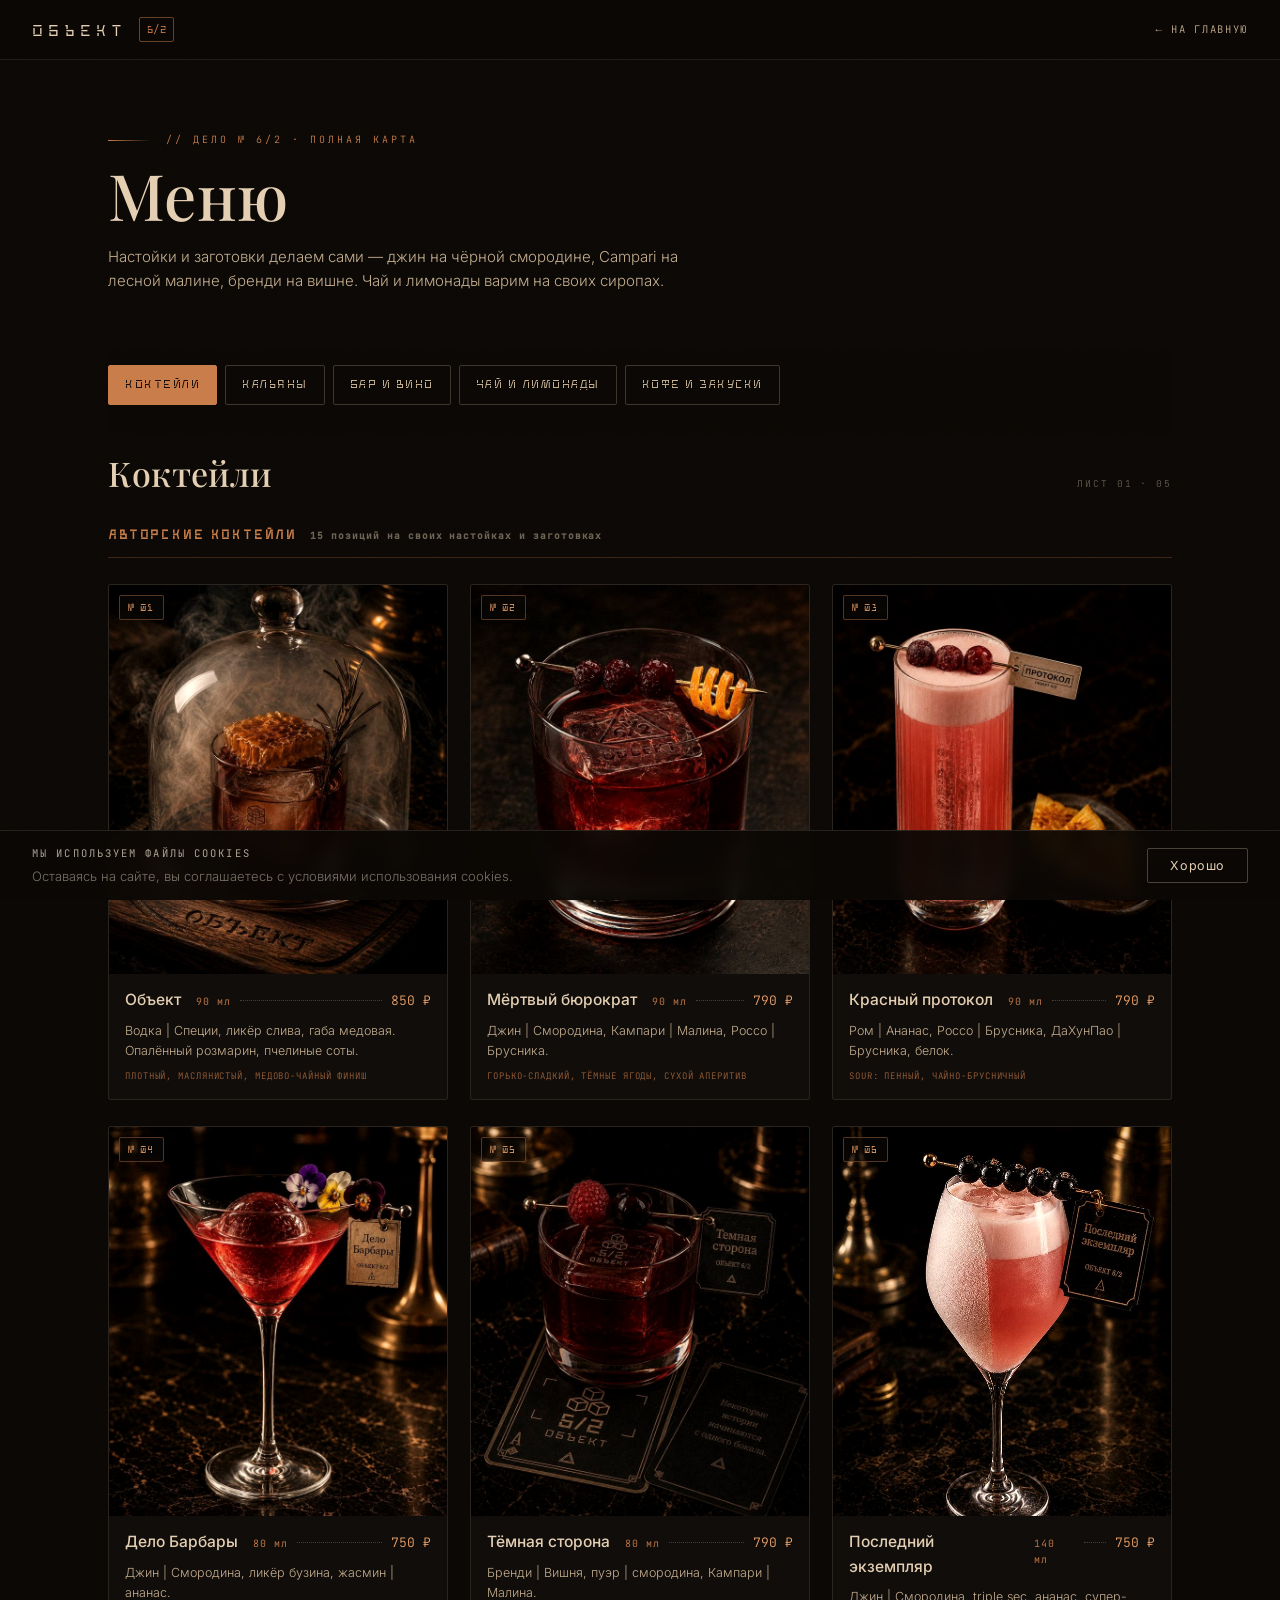
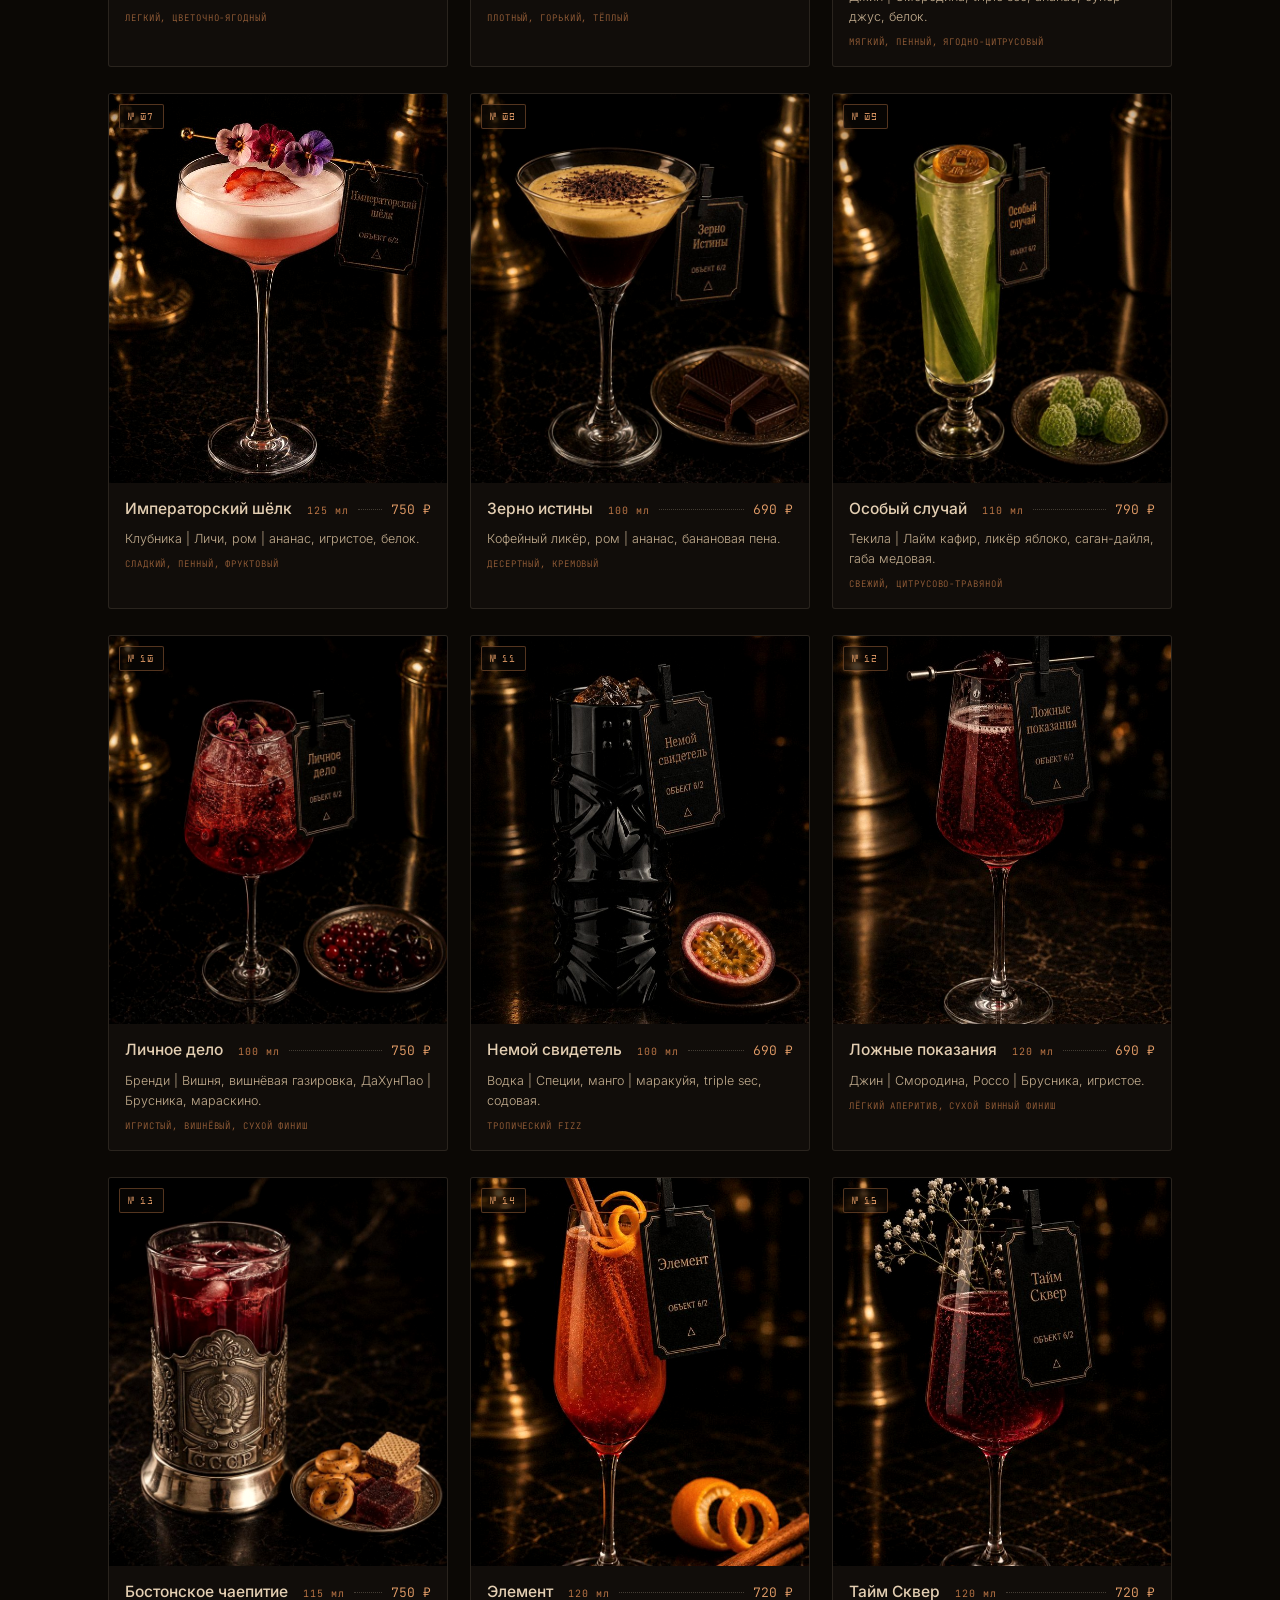
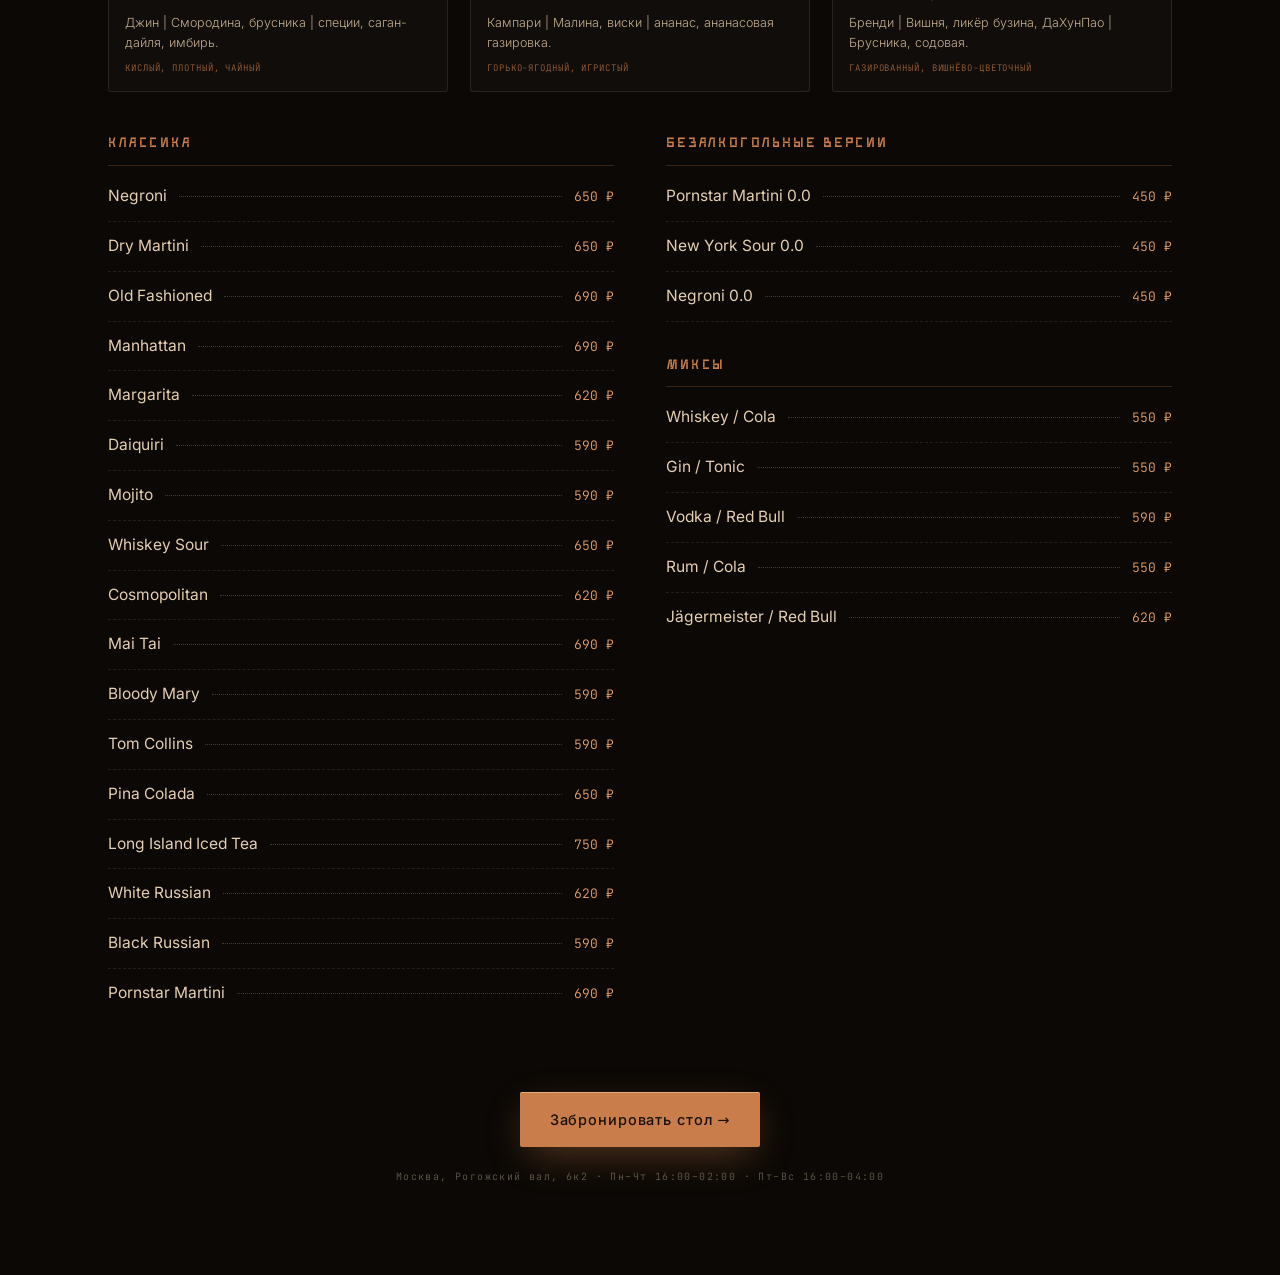
==== commit 7f0bfc59: "демо: фото коктейлей по полному адресу, заглушка emoji-скрипта Co-Authored-By: Claude Opus 5 <norepl" ====
--- a/menu/index.html
+++ b/menu/index.html
@@ -76,7 +76,7 @@
     <div class="mpanel-head"><h2>Коктейли</h2><div class="sheet-no">ЛИСТ 01 · 05</div></div>
             <h3 class="m-sub-head">Авторские коктейли<span class="m-sub-note">15 позиций на своих настойках и заготовках</span></h3>                    <div class="dcards">
                           <figure class="dcard">
-                <div class="dcard-ph"><img src="https://rodrigesdmitriy-ux.github.io/o62-demo/menu/dr-obekt.jpg" alt="Коктейль Объект" loading="lazy">                  <span class="dcard-no">№ 01</span></div>
+                <div class="dcard-ph"><img src="https://rodrigesdmitriy-ux.github.io/o62-demo/wp-content/themes/object62/assets/dr-obekt.jpg" alt="Коктейль Объект" loading="lazy">                  <span class="dcard-no">№ 01</span></div>
                 <figcaption>
                   <div class="dcard-top"><b>Объект</b><span class="m-vol">90 мл</span>
                     <span class="m-dots"></span><span class="m-price">850 ₽</span></div>
@@ -85,7 +85,7 @@
                 </figcaption>
               </figure>
                           <figure class="dcard">
-                <div class="dcard-ph"><img src="https://rodrigesdmitriy-ux.github.io/o62-demo/menu/dr-byurokrat.jpg" alt="Коктейль Мёртвый бюрократ" loading="lazy">                  <span class="dcard-no">№ 02</span></div>
+                <div class="dcard-ph"><img src="https://rodrigesdmitriy-ux.github.io/o62-demo/wp-content/themes/object62/assets/dr-byurokrat.jpg" alt="Коктейль Мёртвый бюрократ" loading="lazy">                  <span class="dcard-no">№ 02</span></div>
                 <figcaption>
                   <div class="dcard-top"><b>Мёртвый бюрократ</b><span class="m-vol">90 мл</span>
                     <span class="m-dots"></span><span class="m-price">790 ₽</span></div>
@@ -94,7 +94,7 @@
                 </figcaption>
               </figure>
                           <figure class="dcard">
-                <div class="dcard-ph"><img src="https://rodrigesdmitriy-ux.github.io/o62-demo/menu/dr-protokol.jpg" alt="Коктейль Красный протокол" loading="lazy">                  <span class="dcard-no">№ 03</span></div>
+                <div class="dcard-ph"><img src="https://rodrigesdmitriy-ux.github.io/o62-demo/wp-content/themes/object62/assets/dr-protokol.jpg" alt="Коктейль Красный протокол" loading="lazy">                  <span class="dcard-no">№ 03</span></div>
                 <figcaption>
                   <div class="dcard-top"><b>Красный протокол</b><span class="m-vol">90 мл</span>
                     <span class="m-dots"></span><span class="m-price">790 ₽</span></div>
@@ -103,7 +103,7 @@
                 </figcaption>
               </figure>
                           <figure class="dcard">
-                <div class="dcard-ph"><img src="https://rodrigesdmitriy-ux.github.io/o62-demo/menu/dr-barbary.jpg" alt="Коктейль Дело Барбары" loading="lazy">                  <span class="dcard-no">№ 04</span></div>
+                <div class="dcard-ph"><img src="https://rodrigesdmitriy-ux.github.io/o62-demo/wp-content/themes/object62/assets/dr-barbary.jpg" alt="Коктейль Дело Барбары" loading="lazy">                  <span class="dcard-no">№ 04</span></div>
                 <figcaption>
                   <div class="dcard-top"><b>Дело Барбары</b><span class="m-vol">80 мл</span>
                     <span class="m-dots"></span><span class="m-price">750 ₽</span></div>
@@ -112,7 +112,7 @@
                 </figcaption>
               </figure>
                           <figure class="dcard">
-                <div class="dcard-ph"><img src="https://rodrigesdmitriy-ux.github.io/o62-demo/menu/dr-storona.jpg" alt="Коктейль Тёмная сторона" loading="lazy">                  <span class="dcard-no">№ 05</span></div>
+                <div class="dcard-ph"><img src="https://rodrigesdmitriy-ux.github.io/o62-demo/wp-content/themes/object62/assets/dr-storona.jpg" alt="Коктейль Тёмная сторона" loading="lazy">                  <span class="dcard-no">№ 05</span></div>
                 <figcaption>
                   <div class="dcard-top"><b>Тёмная сторона</b><span class="m-vol">80 мл</span>
                     <span class="m-dots"></span><span class="m-price">790 ₽</span></div>
@@ -121,7 +121,7 @@
                 </figcaption>
               </figure>
                           <figure class="dcard">
-                <div class="dcard-ph"><img src="https://rodrigesdmitriy-ux.github.io/o62-demo/menu/dr-ekzemplyar.jpg" alt="Коктейль Последний экземпляр" loading="lazy">                  <span class="dcard-no">№ 06</span></div>
+                <div class="dcard-ph"><img src="https://rodrigesdmitriy-ux.github.io/o62-demo/wp-content/themes/object62/assets/dr-ekzemplyar.jpg" alt="Коктейль Последний экземпляр" loading="lazy">                  <span class="dcard-no">№ 06</span></div>
                 <figcaption>
                   <div class="dcard-top"><b>Последний экземпляр</b><span class="m-vol">140 мл</span>
                     <span class="m-dots"></span><span class="m-price">750 ₽</span></div>
@@ -130,7 +130,7 @@
                 </figcaption>
               </figure>
                           <figure class="dcard">
-                <div class="dcard-ph"><img src="https://rodrigesdmitriy-ux.github.io/o62-demo/menu/dr-shelk.jpg" alt="Коктейль Императорский шёлк" loading="lazy">                  <span class="dcard-no">№ 07</span></div>
+                <div class="dcard-ph"><img src="https://rodrigesdmitriy-ux.github.io/o62-demo/wp-content/themes/object62/assets/dr-shelk.jpg" alt="Коктейль Императорский шёлк" loading="lazy">                  <span class="dcard-no">№ 07</span></div>
                 <figcaption>
                   <div class="dcard-top"><b>Императорский шёлк</b><span class="m-vol">125 мл</span>
                     <span class="m-dots"></span><span class="m-price">750 ₽</span></div>
@@ -139,7 +139,7 @@
                 </figcaption>
               </figure>
                           <figure class="dcard">
-                <div class="dcard-ph"><img src="https://rodrigesdmitriy-ux.github.io/o62-demo/menu/dr-zerno.jpg" alt="Коктейль Зерно истины" loading="lazy">                  <span class="dcard-no">№ 08</span></div>
+                <div class="dcard-ph"><img src="https://rodrigesdmitriy-ux.github.io/o62-demo/wp-content/themes/object62/assets/dr-zerno.jpg" alt="Коктейль Зерно истины" loading="lazy">                  <span class="dcard-no">№ 08</span></div>
                 <figcaption>
                   <div class="dcard-top"><b>Зерно истины</b><span class="m-vol">100 мл</span>
                     <span class="m-dots"></span><span class="m-price">690 ₽</span></div>
@@ -148,7 +148,7 @@
                 </figcaption>
               </figure>
                           <figure class="dcard">
-                <div class="dcard-ph"><img src="https://rodrigesdmitriy-ux.github.io/o62-demo/menu/dr-sluchay.jpg" alt="Коктейль Особый случай" loading="lazy">                  <span class="dcard-no">№ 09</span></div>
+                <div class="dcard-ph"><img src="https://rodrigesdmitriy-ux.github.io/o62-demo/wp-content/themes/object62/assets/dr-sluchay.jpg" alt="Коктейль Особый случай" loading="lazy">                  <span class="dcard-no">№ 09</span></div>
                 <figcaption>
                   <div class="dcard-top"><b>Особый случай</b><span class="m-vol">110 мл</span>
                     <span class="m-dots"></span><span class="m-price">790 ₽</span></div>
@@ -157,7 +157,7 @@
                 </figcaption>
               </figure>
                           <figure class="dcard">
-                <div class="dcard-ph"><img src="https://rodrigesdmitriy-ux.github.io/o62-demo/menu/dr-delo.jpg" alt="Коктейль Личное дело" loading="lazy">                  <span class="dcard-no">№ 10</span></div>
+                <div class="dcard-ph"><img src="https://rodrigesdmitriy-ux.github.io/o62-demo/wp-content/themes/object62/assets/dr-delo.jpg" alt="Коктейль Личное дело" loading="lazy">                  <span class="dcard-no">№ 10</span></div>
                 <figcaption>
                   <div class="dcard-top"><b>Личное дело</b><span class="m-vol">100 мл</span>
                     <span class="m-dots"></span><span class="m-price">750 ₽</span></div>
@@ -166,7 +166,7 @@
                 </figcaption>
               </figure>
                           <figure class="dcard">
-                <div class="dcard-ph"><img src="https://rodrigesdmitriy-ux.github.io/o62-demo/menu/dr-svidetel.jpg" alt="Коктейль Немой свидетель" loading="lazy">                  <span class="dcard-no">№ 11</span></div>
+                <div class="dcard-ph"><img src="https://rodrigesdmitriy-ux.github.io/o62-demo/wp-content/themes/object62/assets/dr-svidetel.jpg" alt="Коктейль Немой свидетель" loading="lazy">                  <span class="dcard-no">№ 11</span></div>
                 <figcaption>
                   <div class="dcard-top"><b>Немой свидетель</b><span class="m-vol">100 мл</span>
                     <span class="m-dots"></span><span class="m-price">690 ₽</span></div>
@@ -175,7 +175,7 @@
                 </figcaption>
               </figure>
                           <figure class="dcard">
-                <div class="dcard-ph"><img src="https://rodrigesdmitriy-ux.github.io/o62-demo/menu/dr-pokazaniya.jpg" alt="Коктейль Ложные показания" loading="lazy">                  <span class="dcard-no">№ 12</span></div>
+                <div class="dcard-ph"><img src="https://rodrigesdmitriy-ux.github.io/o62-demo/wp-content/themes/object62/assets/dr-pokazaniya.jpg" alt="Коктейль Ложные показания" loading="lazy">                  <span class="dcard-no">№ 12</span></div>
                 <figcaption>
                   <div class="dcard-top"><b>Ложные показания</b><span class="m-vol">120 мл</span>
                     <span class="m-dots"></span><span class="m-price">690 ₽</span></div>
@@ -184,7 +184,7 @@
                 </figcaption>
               </figure>
                           <figure class="dcard">
-                <div class="dcard-ph"><img src="https://rodrigesdmitriy-ux.github.io/o62-demo/menu/dr-boston.jpg" alt="Коктейль Бостонское чаепитие" loading="lazy">                  <span class="dcard-no">№ 13</span></div>
+                <div class="dcard-ph"><img src="https://rodrigesdmitriy-ux.github.io/o62-demo/wp-content/themes/object62/assets/dr-boston.jpg" alt="Коктейль Бостонское чаепитие" loading="lazy">                  <span class="dcard-no">№ 13</span></div>
                 <figcaption>
                   <div class="dcard-top"><b>Бостонское чаепитие</b><span class="m-vol">115 мл</span>
                     <span class="m-dots"></span><span class="m-price">750 ₽</span></div>
@@ -193,7 +193,7 @@
                 </figcaption>
               </figure>
                           <figure class="dcard">
-                <div class="dcard-ph"><img src="https://rodrigesdmitriy-ux.github.io/o62-demo/menu/dr-element.jpg" alt="Коктейль Элемент" loading="lazy">                  <span class="dcard-no">№ 14</span></div>
+                <div class="dcard-ph"><img src="https://rodrigesdmitriy-ux.github.io/o62-demo/wp-content/themes/object62/assets/dr-element.jpg" alt="Коктейль Элемент" loading="lazy">                  <span class="dcard-no">№ 14</span></div>
                 <figcaption>
                   <div class="dcard-top"><b>Элемент</b><span class="m-vol">120 мл</span>
                     <span class="m-dots"></span><span class="m-price">720 ₽</span></div>
@@ -202,7 +202,7 @@
                 </figcaption>
               </figure>
                           <figure class="dcard">
-                <div class="dcard-ph"><img src="https://rodrigesdmitriy-ux.github.io/o62-demo/menu/dr-skver.jpg" alt="Коктейль Тайм Сквер" loading="lazy">                  <span class="dcard-no">№ 15</span></div>
+                <div class="dcard-ph"><img src="https://rodrigesdmitriy-ux.github.io/o62-demo/wp-content/themes/object62/assets/dr-skver.jpg" alt="Коктейль Тайм Сквер" loading="lazy">                  <span class="dcard-no">№ 15</span></div>
                 <figcaption>
                   <div class="dcard-top"><b>Тайм Сквер</b><span class="m-vol">120 мл</span>
                     <span class="m-dots"></span><span class="m-price">720 ₽</span></div>
